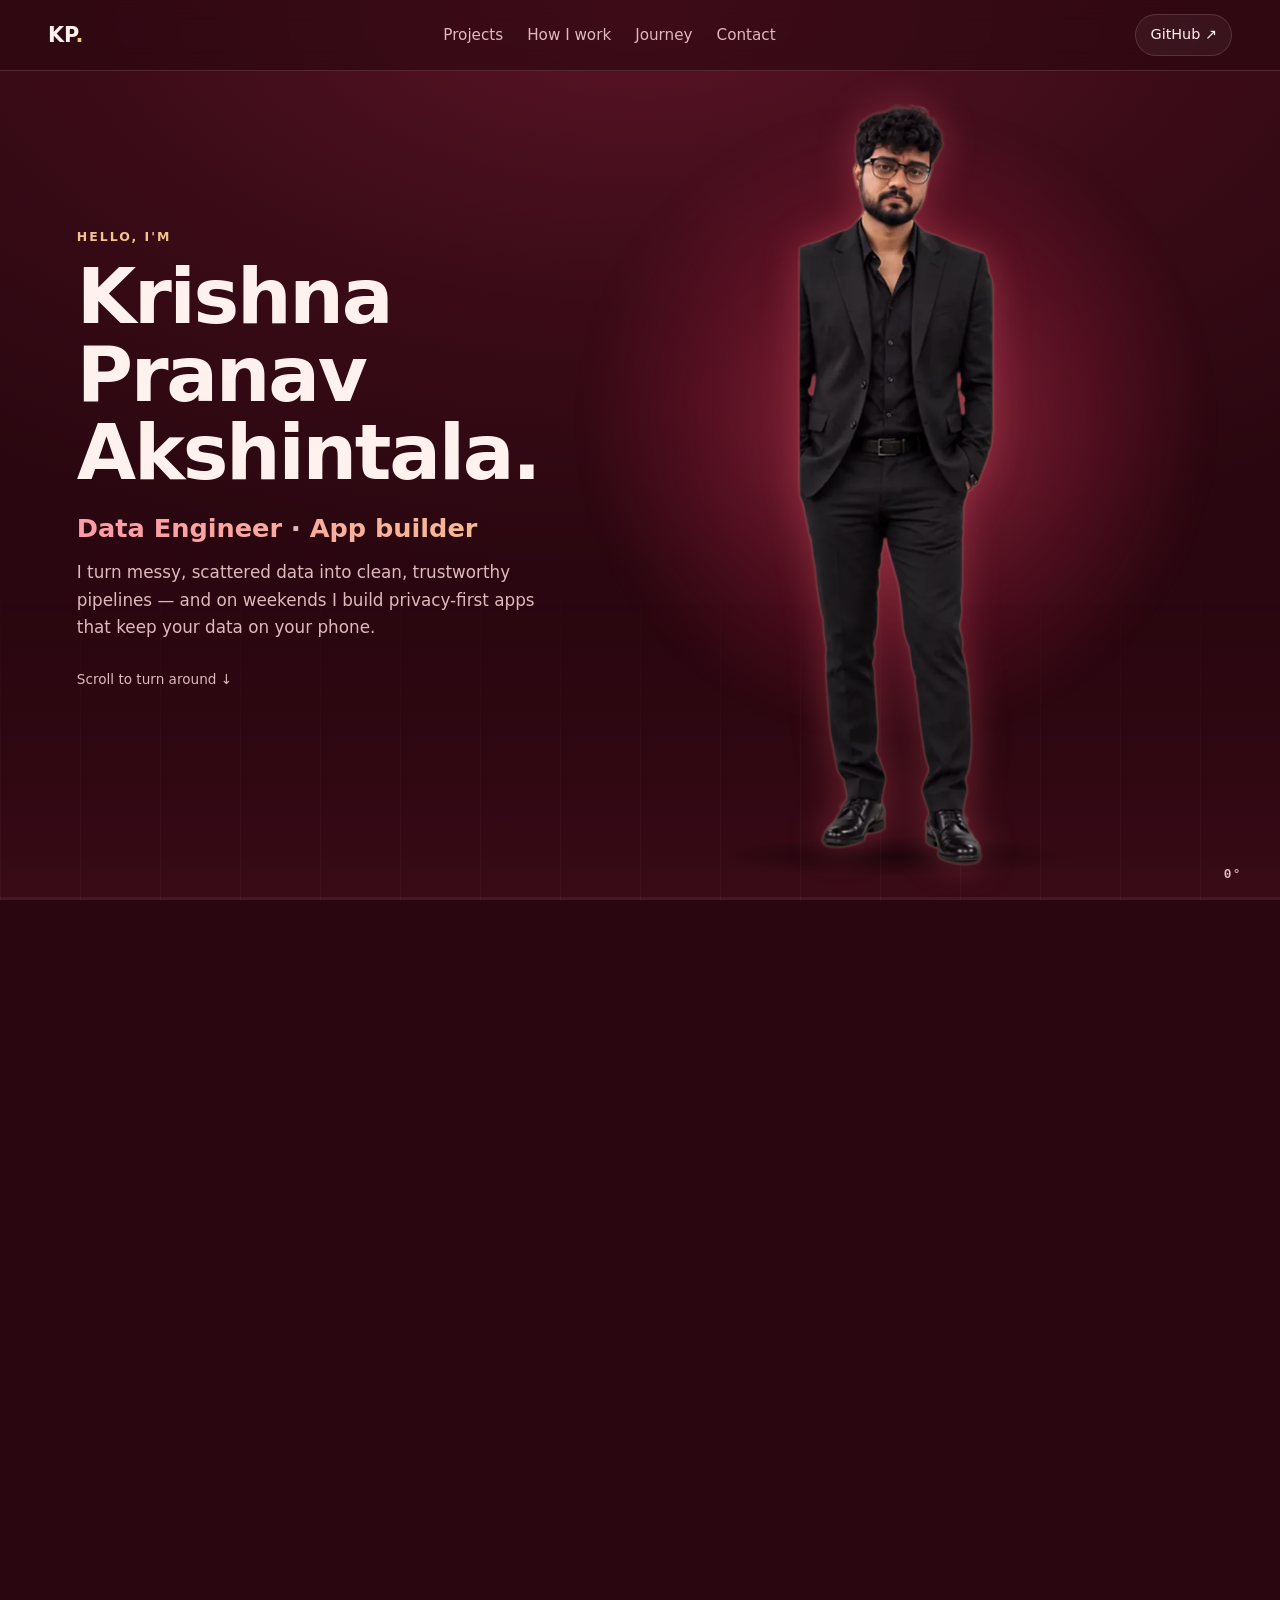
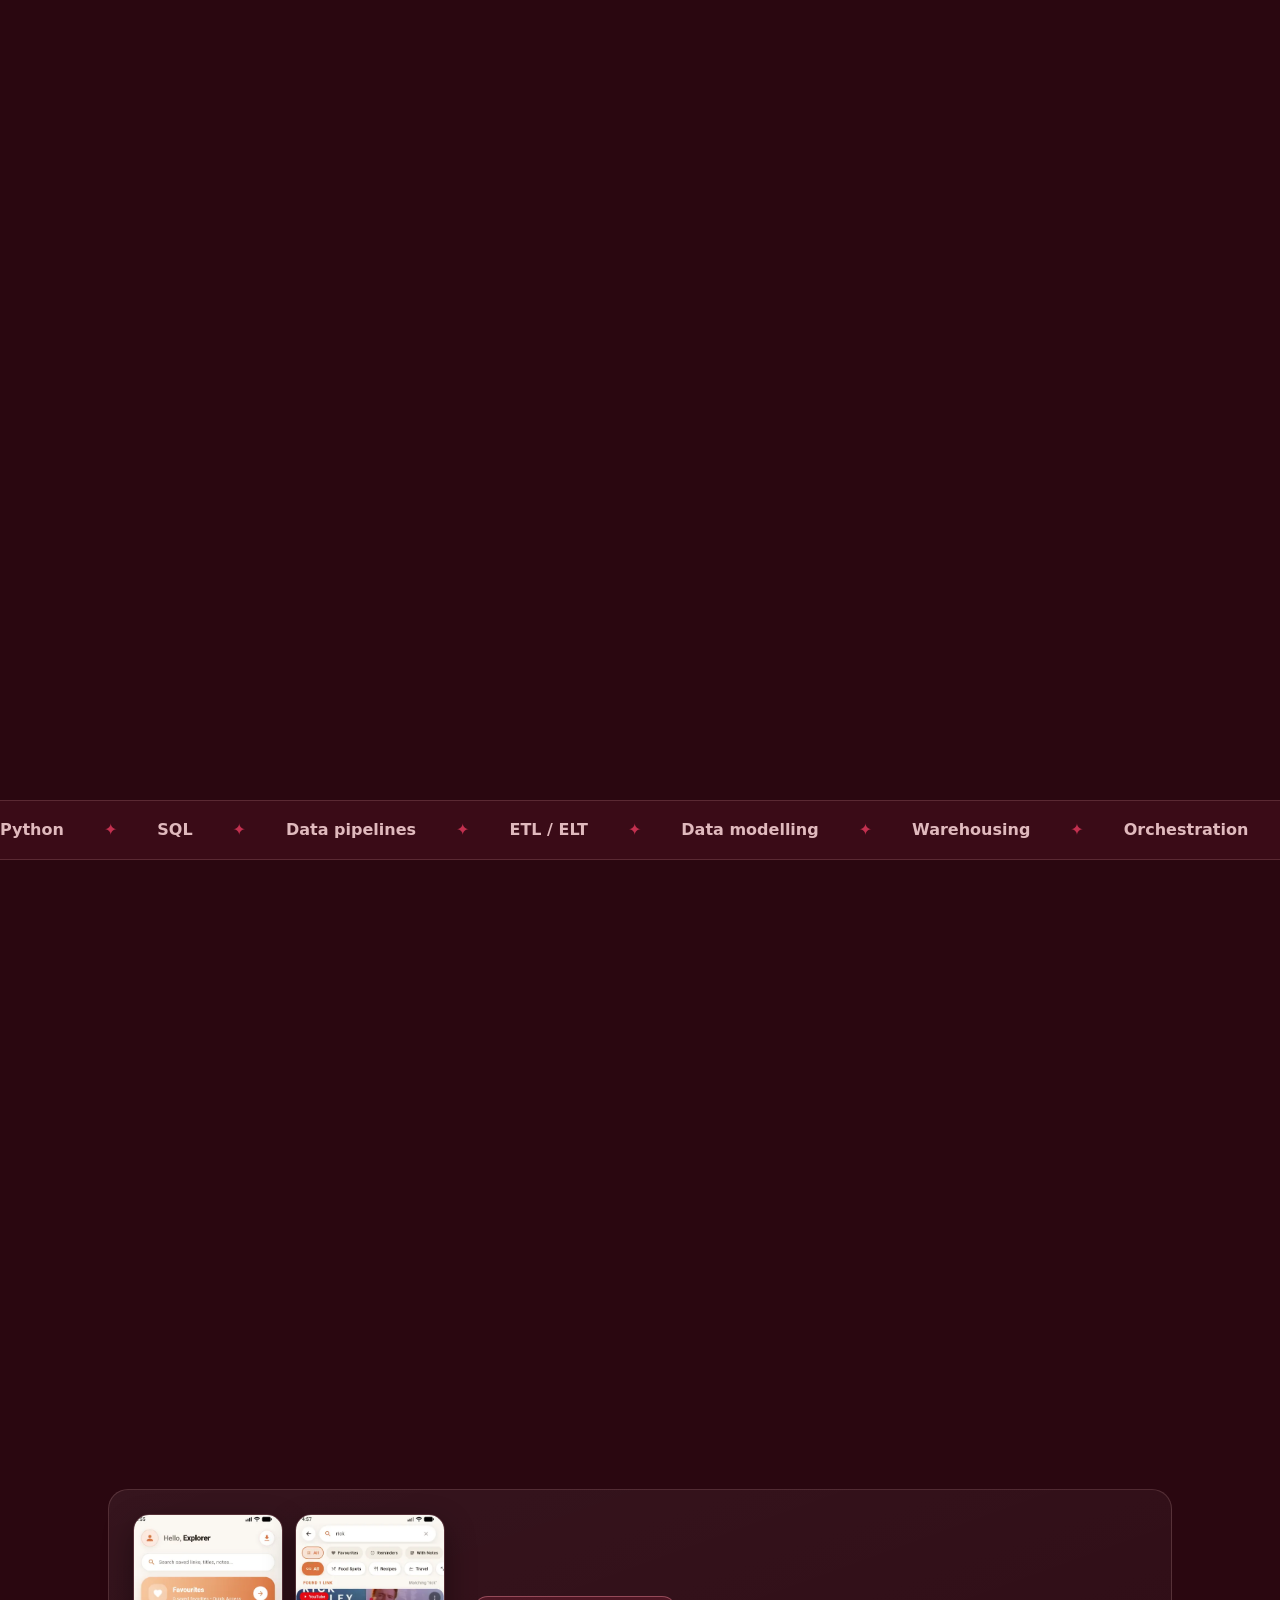
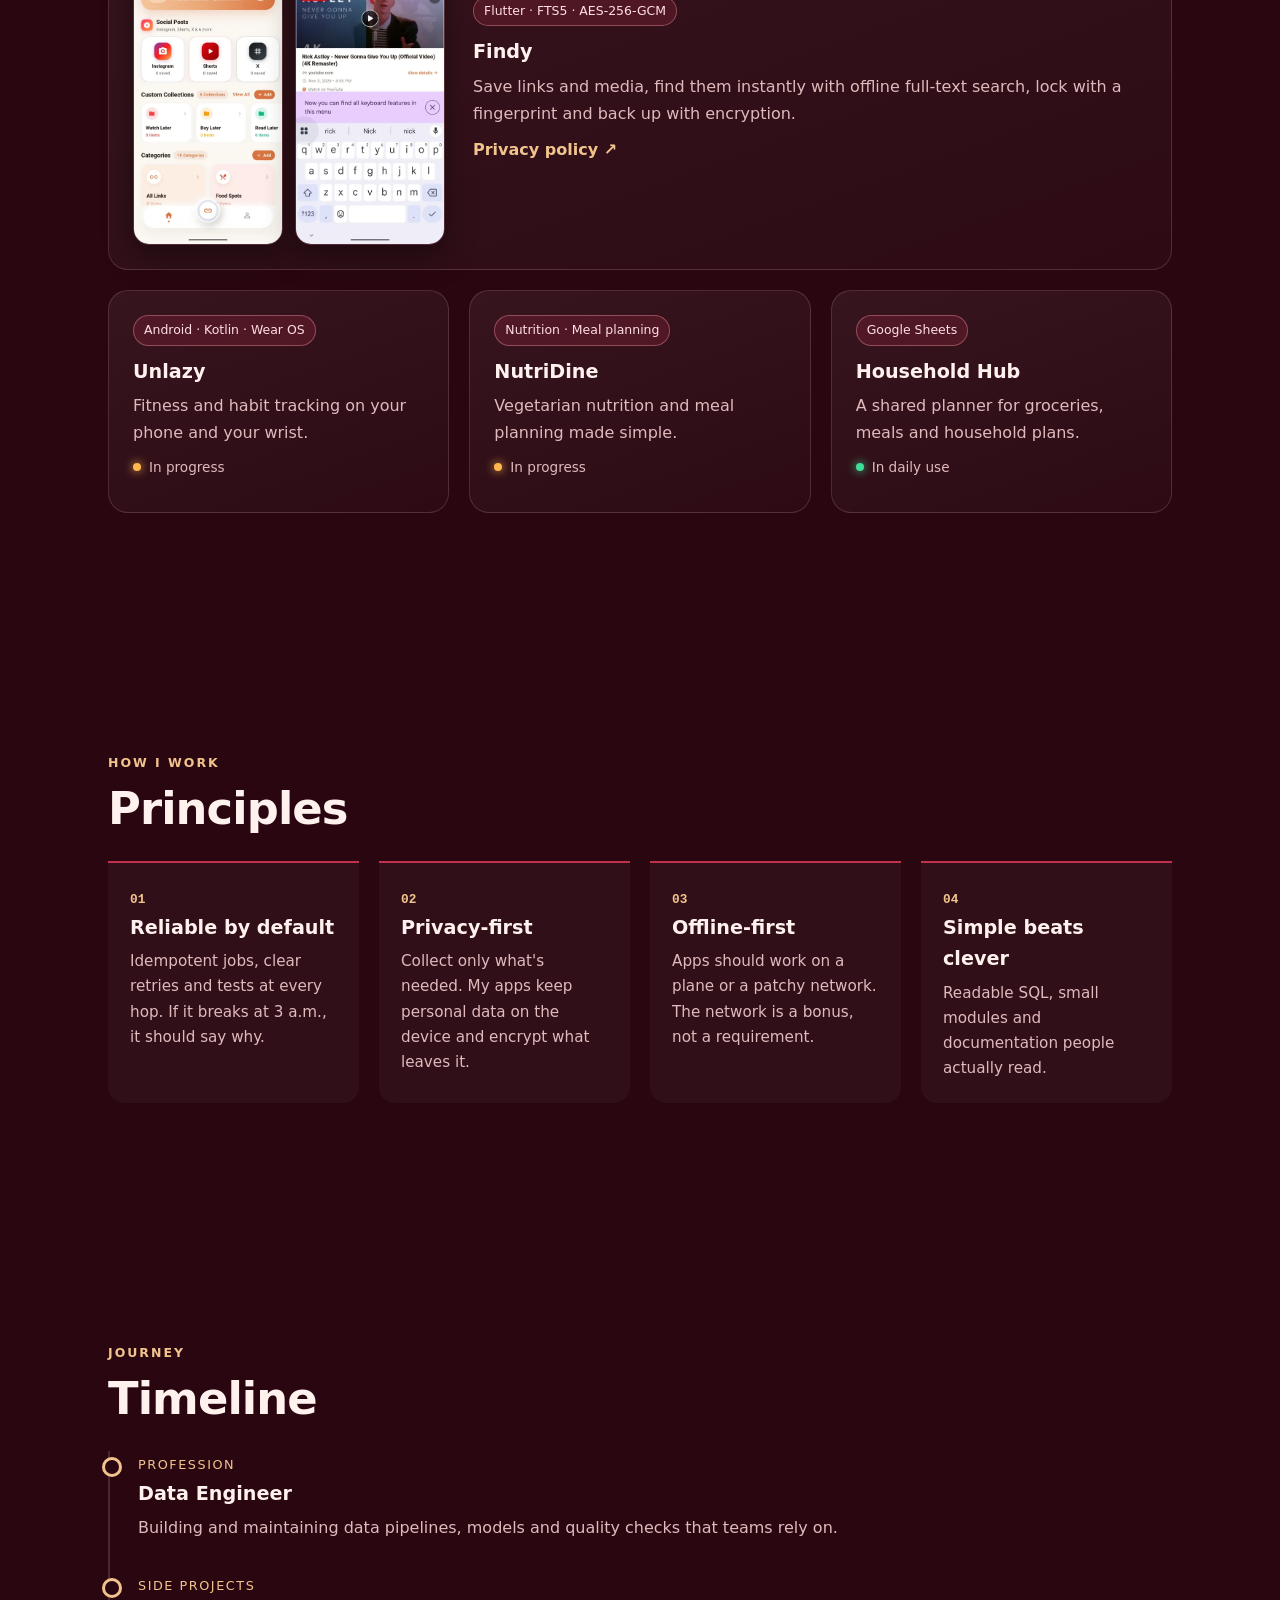
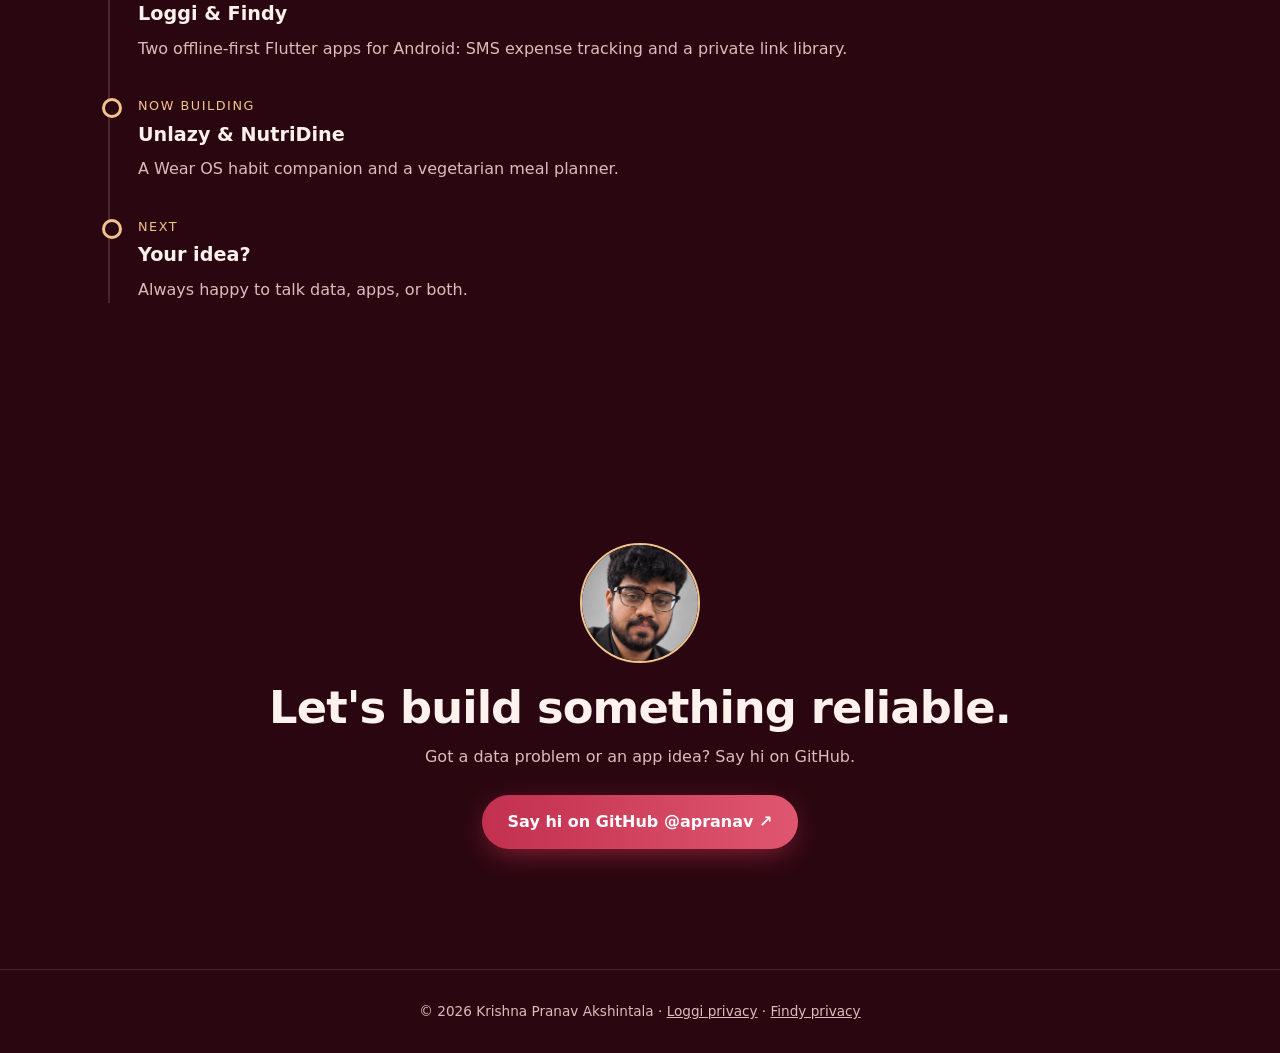
==== index.html @ 2c896a31 "v3: burgundy theme, clean birefnet cut-outs with wider crop (hands/shoes visible), mobile stage fit" ====
<!doctype html>
<html lang="en">
<head>
<meta charset="utf-8"><meta name="viewport" content="width=device-width,initial-scale=1">
<title>Krishna Pranav Akshintala — Data Engineer &amp; App Builder</title>
<meta name="description" content="Krishna Pranav Akshintala is a data engineer who builds reliable data pipelines by day and privacy-first, offline apps like Loggi, Findy, Unlazy and NutriDine on the side.">
<meta name="theme-color" content="#2a0710">
<meta property="og:type" content="website"><meta property="og:title" content="Krishna Pranav Akshintala — Data Engineer &amp; App Builder">
<meta property="og:description" content="Reliable data pipelines by day. Privacy-first, offline apps by night.">
<meta property="og:image" content="https://apranav.github.io/portfolio/assets/og.jpg"><meta property="og:image:width" content="1200"><meta property="og:image:height" content="630">
<meta property="og:url" content="https://apranav.github.io/portfolio/"><meta name="twitter:card" content="summary_large_image"><meta name="twitter:image" content="https://apranav.github.io/portfolio/assets/og.jpg">
<link rel="icon" href="favicon.ico" sizes="32x32"><link rel="icon" type="image/png" href="assets/favicon.png"><link rel="apple-touch-icon" href="assets/favicon.png">
<link rel="preload" as="image" href="sequence/frame_000.webp">
<link rel="stylesheet" href="styles.css">
</head>
<body>
<a class="skip" href="#main">Skip to content</a>
<header class="nav">
  <a class="logo" href="#top" aria-label="Back to top">KP<span>.</span></a>
  <nav aria-label="Primary"><ul>
    <li><a href="#work">Projects</a></li><li><a href="#principles">How I work</a></li><li><a href="#timeline">Journey</a></li><li><a href="#contact">Contact</a></li></ul></nav>
  <a class="navcta" href="https://github.com/apranav" target="_blank" rel="noopener">GitHub ↗</a>
</header>
<main id="main">
<section id="top" class="scrolly" aria-label="Story: who I am and what I build">
  <div class="sticky">
    <div class="stage" aria-hidden="true"><div class="spot"></div><div class="floor"></div><div class="grid-bg"></div></div>
    <canvas id="seq" role="img" aria-label="Krishna Pranav Akshintala turning a full 360 degrees, in a black suit and glasses"></canvas>
    <div class="loader" id="loader" aria-hidden="true"><span></span></div>

    <article class="ov" data-from="0" data-to=".12">
      <p class="eyebrow">Hello, I'm</p>
      <h1>Krishna Pranav<br>Akshintala.</h1>
      <p class="role">Data Engineer <span>·</span> App builder</p>
      <p class="lead">I turn messy, scattered data into clean, trustworthy pipelines — and on weekends I build privacy-first apps that keep your data on your phone.</p>
      <span class="hint" aria-hidden="true">Scroll to turn around ↓</span>
    </article>

    <article class="ov" data-from=".14" data-to=".30">
      <p class="eyebrow">01 — The day job</p>
      <h2>Data engineering</h2>
      <p class="lead">I design and run the plumbing that gets data from where it's born to where decisions are made.</p>
      <ul class="caps">
        <li><b>Ingestion</b> batch and incremental loads from APIs, databases and files</li>
        <li><b>ETL / ELT</b> transformations in Python and SQL that are readable and testable</li>
        <li><b>Modelling &amp; warehousing</b> clear, well-documented models analysts can trust</li>
        <li><b>Orchestration</b> scheduled, dependency-aware jobs with retries and alerts</li>
        <li><b>Data quality</b> checks, freshness and reconciliation so numbers stay right</li>
        <li><b>Performance &amp; cost</b> partitioning, incremental processing and right-sized compute</li>
      </ul>
    </article>

    <article class="ov ov-wide" data-from=".32" data-to=".46">
      <p class="eyebrow">02 — How data flows</p>
      <h2>From raw to reliable.</h2>
      <svg class="pipe" viewBox="0 0 560 300" role="img" aria-label="Pipeline diagram: sources flow into ingestion, transformation, the warehouse and finally dashboards">
        <defs><linearGradient id="g" x1="0" x2="1"><stop offset="0" stop-color="#e0566f"/><stop offset="1" stop-color="#f2c48d"/></linearGradient></defs>
        <path class="flow" d="M70 150 H490" />
        <path class="flow" d="M70 60 C120 60 110 150 160 150" /><path class="flow" d="M70 240 C120 240 110 150 160 150"/>
        <g class="node" data-k="0"><rect x="20" y="40" width="100" height="40" rx="10"/><text x="70" y="65">APIs</text></g>
        <g class="node" data-k="0"><rect x="20" y="130" width="100" height="40" rx="10"/><text x="70" y="155">Databases</text></g>
        <g class="node" data-k="0"><rect x="20" y="220" width="100" height="40" rx="10"/><text x="70" y="245">Files &amp; events</text></g>
        <g class="node" data-k="1"><rect x="150" y="125" width="90" height="50" rx="12"/><text x="195" y="155">Ingest</text></g>
        <g class="node" data-k="2"><rect x="265" y="125" width="100" height="50" rx="12"/><text x="315" y="155">Transform</text></g>
        <g class="node" data-k="3"><rect x="390" y="125" width="100" height="50" rx="12"/><text x="440" y="155">Warehouse</text></g>
        <g class="node" data-k="4"><rect x="400" y="215" width="140" height="44" rx="12"/><text x="470" y="242">Dashboards &amp; ML</text></g>
        <path class="flow" d="M440 175 V215"/>
        <g class="node qa" data-k="3"><rect x="265" y="50" width="100" height="36" rx="18"/><text x="315" y="73">✓ quality checks</text></g>
        <path class="flow thin" d="M315 86 V125"/>
      </svg>
      <p class="small">Every stage is observable, re-runnable and tested — so a bad upstream file becomes an alert, not a wrong number in a meeting.</p>
    </article>

    <article class="ov" data-from=".48" data-to=".58">
      <p class="eyebrow">03 — Beyond the day job</p>
      <h2>Loggi</h2>
      <p class="lead">A privacy-first, offline expense tracker. It reads bank and UPI SMS on the device and turns them into categorised spending insights — no account, no cloud.</p>
      <ul class="tags"><li>Flutter</li><li>Dart</li><li>Riverpod</li><li>SQLite / Drift</li><li>On-device parsing</li></ul>
      <p class="status"><i class="dot live"></i>Android app · actively developed</p>
    </article>

    <article class="ov" data-from=".60" data-to=".70">
      <p class="eyebrow">04 — Beyond the day job</p>
      <h2>Findy</h2>
      <p class="lead"><em>Save it. Find it.</em> Share any link or video into Findy and it's organised into categories, searchable offline, and backed up with encryption.</p>
      <ul class="tags"><li>Flutter</li><li>Dart</li><li>Riverpod</li><li>SQLite / Drift · FTS5</li><li>AES-256-GCM</li><li>Fingerprint lock</li></ul>
      <p class="status"><i class="dot live"></i>Android app · actively developed</p>
    </article>

    <article class="ov" data-from=".72" data-to=".80">
      <p class="eyebrow">05 — Beyond the day job</p>
      <h2>Unlazy</h2>
      <p class="lead">A fitness and habit companion for Android with a Wear OS app on the wrist — small nudges that make showing up a little easier.</p>
      <ul class="tags"><li>Android</li><li>Kotlin</li><li>Wear OS</li></ul>
      <p class="status"><i class="dot wip"></i>In progress</p>
    </article>

    <article class="ov" data-from=".82" data-to=".89">
      <p class="eyebrow">06 — Beyond the day job</p>
      <h2>NutriDine</h2>
      <p class="lead">Vegetarian nutrition and meal planning — balanced plans and a clear picture of what's on your plate.</p>
      <ul class="tags"><li>Mobile app</li><li>Nutrition</li><li>Meal planning</li></ul>
      <p class="status"><i class="dot wip"></i>In progress</p>
    </article>

    <article class="ov" data-from=".91" data-to="1.01">
      <p class="eyebrow">07 — Beyond the day job</p>
      <h2>Household Hub</h2>
      <p class="lead">A shared Google Sheets planner for groceries, meals and plans — proof that the right spreadsheet beats a new app.</p>
      <ul class="tags"><li>Google Sheets</li><li>Data modelling</li><li>Shared planning</li></ul>
      <div class="counters">
        <div><b data-count="4">0</b><span>personal apps</span></div>
        <div><b data-count="5">0</b><span>side projects</span></div>
        <div><b data-count="2">0</b><span>platforms: phone + watch</span></div>
      </div>
    </article>

    <div class="progress" aria-hidden="true"><span id="bar"></span></div>
    <div class="angle" aria-hidden="true"><span id="deg">0</span>°</div>
  </div>
</section>

<div class="ticker" aria-label="Skills"><div class="track">
  <span>Python</span><span>SQL</span><span>Data pipelines</span><span>ETL / ELT</span><span>Data modelling</span><span>Warehousing</span><span>Orchestration</span><span>Data quality</span><span>Flutter</span><span>Dart</span><span>Riverpod</span><span>SQLite / Drift</span><span>Kotlin</span><span>Wear OS</span><span>AES-256 encryption</span><span>Figma</span><span>Git</span>
  <span aria-hidden="true">Python</span><span aria-hidden="true">SQL</span><span aria-hidden="true">Data pipelines</span><span aria-hidden="true">ETL / ELT</span><span aria-hidden="true">Data modelling</span><span aria-hidden="true">Warehousing</span><span aria-hidden="true">Orchestration</span><span aria-hidden="true">Data quality</span><span aria-hidden="true">Flutter</span><span aria-hidden="true">Dart</span><span aria-hidden="true">Riverpod</span><span aria-hidden="true">SQLite / Drift</span><span aria-hidden="true">Kotlin</span><span aria-hidden="true">Wear OS</span><span aria-hidden="true">AES-256 encryption</span><span aria-hidden="true">Figma</span><span aria-hidden="true">Git</span>
</div></div>

<section id="work" class="sec">
  <p class="eyebrow reveal">Selected work</p><h2 class="reveal">Projects</h2>
  <div class="grid">
    <article class="card reveal feat">
      <div class="shots"><img src="assets/shots/loggi-home.webp" width="405" height="900" loading="lazy" alt="Loggi home screen with monthly spending summary"><img src="assets/shots/loggi-categories.webp" width="405" height="900" loading="lazy" alt="Loggi spending breakdown by category"></div>
      <div><span class="tag">Flutter · Riverpod · Drift</span><h3>Loggi</h3><p>Offline expense tracking from bank and UPI SMS. Parsing, categorising and insights all happen on the phone.</p><a href="https://github.com/apranav/Loggi" target="_blank" rel="noopener">Privacy policy ↗</a></div>
    </article>
    <article class="card reveal feat">
      <div class="shots"><img src="assets/shots/findy-home.webp" width="405" height="900" loading="lazy" alt="Findy home screen with saved links"><img src="assets/shots/findy-search.webp" width="405" height="900" loading="lazy" alt="Findy offline search results"></div>
      <div><span class="tag">Flutter · FTS5 · AES-256-GCM</span><h3>Findy</h3><p>Save links and media, find them instantly with offline full-text search, lock with a fingerprint and back up with encryption.</p><a href="https://github.com/apranav/Findy" target="_blank" rel="noopener">Privacy policy ↗</a></div>
    </article>
    <article class="card reveal"><span class="tag">Android · Kotlin · Wear OS</span><h3>Unlazy</h3><p>Fitness and habit tracking on your phone and your wrist.</p><p class="status"><i class="dot wip"></i>In progress</p></article>
    <article class="card reveal"><span class="tag">Nutrition · Meal planning</span><h3>NutriDine</h3><p>Vegetarian nutrition and meal planning made simple.</p><p class="status"><i class="dot wip"></i>In progress</p></article>
    <article class="card reveal"><span class="tag">Google Sheets</span><h3>Household Hub</h3><p>A shared planner for groceries, meals and household plans.</p><p class="status"><i class="dot live"></i>In daily use</p></article>
  </div>
</section>

<section id="principles" class="sec">
  <p class="eyebrow reveal">How I work</p><h2 class="reveal">Principles</h2>
  <div class="prin">
    <div class="reveal"><span>01</span><h3>Reliable by default</h3><p>Idempotent jobs, clear retries and tests at every hop. If it breaks at 3 a.m., it should say why.</p></div>
    <div class="reveal"><span>02</span><h3>Privacy-first</h3><p>Collect only what's needed. My apps keep personal data on the device and encrypt what leaves it.</p></div>
    <div class="reveal"><span>03</span><h3>Offline-first</h3><p>Apps should work on a plane or a patchy network. The network is a bonus, not a requirement.</p></div>
    <div class="reveal"><span>04</span><h3>Simple beats clever</h3><p>Readable SQL, small modules and documentation people actually read.</p></div>
  </div>
</section>

<section id="timeline" class="sec">
  <p class="eyebrow reveal">Journey</p><h2 class="reveal">Timeline</h2>
  <ol class="timeline">
    <li class="reveal"><span class="when">Profession</span><h3>Data Engineer</h3><p>Building and maintaining data pipelines, models and quality checks that teams rely on.</p></li>
    <li class="reveal"><span class="when">Side projects</span><h3>Loggi &amp; Findy</h3><p>Two offline-first Flutter apps for Android: SMS expense tracking and a private link library.</p></li>
    <li class="reveal"><span class="when">Now building</span><h3>Unlazy &amp; NutriDine</h3><p>A Wear OS habit companion and a vegetarian meal planner.</p></li>
    <li class="reveal"><span class="when">Next</span><h3>Your idea?</h3><p>Always happy to talk data, apps, or both.</p></li>
  </ol>
</section>

<section id="contact" class="sec contact reveal">
  <img class="head" src="assets/krishna.webp" width="120" height="120" loading="lazy" alt="Headshot of Krishna Pranav Akshintala">
  <h2>Let's build something reliable.</h2>
  <p>Got a data problem or an app idea? Say hi on GitHub.</p>
  <a class="btn" href="https://github.com/apranav" target="_blank" rel="noopener">Say hi on GitHub @apranav ↗</a>
</section>
</main>
<footer><p>© <span id="yr"></span> Krishna Pranav Akshintala · <a href="https://github.com/apranav/Loggi" target="_blank" rel="noopener">Loggi privacy</a> · <a href="https://github.com/apranav/Findy" target="_blank" rel="noopener">Findy privacy</a></p></footer>
<script src="main.js" defer></script>
</body></html>
---- styles.css ----
:root{--bg:#2a0710;--bg2:#3a0b17;--fg:#fff1ee;--mute:#e0b9bd;--blue:#c2304f;--cyan:#f2c48d;--line:rgba(255,200,200,.16);--glass:rgba(48,8,20,.62)}
*{box-sizing:border-box;margin:0;padding:0}
html{scroll-behavior:smooth}
body{background:linear-gradient(180deg,#2a0710,#4a0e1c 50%,#2a0710) fixed;font:16px/1.65 Inter,system-ui,-apple-system,"Segoe UI",Roboto,sans-serif;background:var(--bg);color:var(--fg);overflow-x:hidden}
a{color:inherit}img{max-width:100%;display:block}
.skip{position:absolute;left:-999px;top:8px;background:var(--cyan);color:#2a0710;padding:8px 12px;z-index:99}.skip:focus{left:8px}
.nav{position:fixed;inset:0 0 auto;z-index:50;display:flex;align-items:center;justify-content:space-between;gap:16px;padding:14px clamp(16px,4vw,48px);backdrop-filter:blur(12px);background:rgba(42,7,16,.6);border-bottom:1px solid var(--line)}
.logo{font-weight:800;font-size:1.3rem;text-decoration:none}.logo span{color:var(--cyan)}
.nav ul{display:flex;gap:24px;list-style:none}.nav ul a{text-decoration:none;color:var(--mute);font-size:.95rem}.nav ul a:hover{color:var(--fg)}
.navcta{text-decoration:none;font-size:.9rem;padding:8px 14px;border:1px solid var(--line);border-radius:999px;background:rgba(255,255,255,.05)}
@media(max-width:760px){.nav ul{display:none}}
/* scroll story */
.scrolly{height:800vh;position:relative}
.sticky{position:sticky;top:0;height:100vh;height:100svh;overflow:hidden}
.stage{position:absolute;inset:0;background:radial-gradient(120% 90% at 50% 0%,#5a1426 0%,#3a0b17 38%,var(--bg) 70%)}
.spot{position:absolute;width:min(70vh,640px);aspect-ratio:1;right:var(--fx,8vw);top:12%;transform:translateX(50%);border-radius:50%;background:radial-gradient(circle,rgba(196,58,88,.62),rgba(139,26,53,.35) 45%,transparent 70%);filter:blur(10px)}
.floor{position:absolute;right:var(--fx,8vw);bottom:var(--fy,5%);transform:translateX(50%);width:min(40vh,360px);height:40px;border-radius:50%;background:radial-gradient(closest-side,rgba(0,0,0,.65),transparent);}
.grid-bg{position:absolute;inset:auto 0 0;height:38%;background:linear-gradient(transparent,rgba(194,48,79,.10)),repeating-linear-gradient(90deg,rgba(255,255,255,.04) 0 1px,transparent 1px 80px);mask:linear-gradient(transparent,#000)}
#seq{position:absolute;inset:0;width:100%;height:100%;filter:drop-shadow(0 0 1px rgba(255,190,170,.55)) drop-shadow(0 0 18px rgba(230,90,110,.35))}
.loader{position:absolute;left:0;right:0;bottom:0;height:2px}.loader span{display:block;height:100%;width:0;background:var(--cyan);transition:width .2s}
.ov{position:absolute;left:clamp(20px,6vw,96px);top:50%;width:min(540px,46vw);opacity:0;visibility:hidden;transform:translateY(calc(-50% + 40px));transition:opacity .5s,transform .6s cubic-bezier(.2,.7,.2,1),visibility .5s;padding:28px;border-radius:22px;background:var(--glass);border:1px solid var(--line);backdrop-filter:blur(14px)}
.ov.on{opacity:1;visibility:visible;transform:translateY(calc(-50% + var(--py,0px)))}
.ov-wide{width:min(620px,52vw)}
.ov:first-of-type{background:none;border:0;backdrop-filter:none;padding:0}
.eyebrow{text-transform:uppercase;letter-spacing:.16em;font-size:.78rem;color:var(--cyan);margin-bottom:10px;font-weight:600}
h1{font-size:clamp(2.4rem,6vw,5rem);line-height:1.02;letter-spacing:-.03em;font-weight:800}
h2{font-size:clamp(1.8rem,3.6vw,2.8rem);line-height:1.1;letter-spacing:-.02em;margin-bottom:12px}
h3{font-size:1.2rem;margin-bottom:6px}
.role{font-size:clamp(1.2rem,2.2vw,1.6rem);font-weight:600;margin:14px 0 10px;background:linear-gradient(90deg,#ff9aa8,var(--cyan));-webkit-background-clip:text;background-clip:text;color:transparent}.role span{color:var(--mute)}
.lead{color:var(--mute);font-size:1.05rem;max-width:46ch}
.hint{display:inline-block;margin-top:26px;font-size:.85rem;color:var(--mute);animation:bob 2s infinite}
@keyframes bob{50%{transform:translateY(6px)}}
.caps{list-style:none;margin-top:16px;display:grid;gap:8px}
.caps li{font-size:.92rem;color:var(--mute);padding-left:16px;position:relative}.caps li::before{content:"";position:absolute;left:0;top:.6em;width:6px;height:6px;border-radius:50%;background:var(--cyan)}
.caps b{color:var(--fg);margin-right:6px}
.tags{list-style:none;display:flex;flex-wrap:wrap;gap:8px;margin:16px 0 12px}
.tags li,.tag{font-size:.78rem;padding:4px 10px;border-radius:999px;border:1px solid rgba(255,154,168,.4);background:rgba(194,48,79,.2);color:#ffdfe2}
.status{font-size:.85rem;color:var(--mute);display:flex;align-items:center;gap:8px}
.dot{width:8px;height:8px;border-radius:50%;display:inline-block}.dot.live{background:#3ddc97;box-shadow:0 0 10px #3ddc97}.dot.wip{background:#ffb84d;box-shadow:0 0 10px #ffb84d}
.small{font-size:.88rem;color:var(--mute);margin-top:10px}
.pipe{width:100%;height:auto;margin-top:6px}
.pipe .flow{fill:none;stroke:url(#g);stroke-width:3;stroke-dasharray:6 8;opacity:.25;transition:opacity .4s}
.pipe .flow.thin{stroke-width:2}
.pipe.go .flow{opacity:1;animation:dash 1.2s linear infinite}
@keyframes dash{to{stroke-dashoffset:-28}}
.pipe .node rect{fill:#3d0c19;stroke:rgba(255,170,180,.35)}
.pipe .node text{fill:#ffe6e8;font-size:13px;text-anchor:middle;font-family:inherit}
.pipe .node{opacity:.25;transition:opacity .4s}.pipe .node.lit{opacity:1}.pipe .node.lit rect{stroke:var(--cyan);filter:drop-shadow(0 0 6px rgba(242,196,141,.5))}
.pipe .qa rect{fill:rgba(61,220,151,.12);stroke:#3ddc97}
.counters{display:flex;gap:22px;margin-top:16px}.counters b{display:block;font-size:2.4rem;line-height:1;color:var(--fg)}.counters span{font-size:.78rem;color:var(--mute)}
.progress{position:absolute;left:0;right:0;bottom:0;height:3px;background:rgba(255,255,255,.06)}.progress span{display:block;height:100%;width:0;background:linear-gradient(90deg,var(--blue),var(--cyan))}
.angle{position:absolute;right:clamp(16px,3vw,40px);bottom:18px;font:600 .8rem ui-monospace,monospace;color:var(--mute);letter-spacing:.1em}
@media(max-width:820px){
 .scrolly{height:700vh}
 .ov,.ov-wide{left:12px;right:12px;width:auto;top:auto;bottom:16px;transform:translateY(40px);padding:18px}
 .ov.on{transform:translateY(0)}
 .ov:first-of-type{background:var(--glass);border:1px solid var(--line);backdrop-filter:blur(14px);padding:18px}
 h1{font-size:2.1rem}h2{font-size:1.5rem}.lead{font-size:.92rem}.role{margin:8px 0 6px;font-size:1.1rem}
 .caps{gap:4px}.caps li{font-size:.8rem}.hint{margin-top:10px}
 .tags{margin:10px 0 8px}.counters b{font-size:1.8rem}.small{display:none}
 .spot{right:50%;top:6%;width:80vw}.floor{right:50%}
 .angle{top:70px;bottom:auto}
}
/* ticker */
.ticker{overflow:hidden;border-block:1px solid var(--line);background:var(--bg2);padding:16px 0}
.track{display:flex;gap:40px;width:max-content;animation:mq 40s linear infinite}
.track span{font-weight:600;color:var(--mute);white-space:nowrap}.track span::after{content:"✦";margin-left:40px;color:var(--blue)}
@keyframes mq{to{transform:translateX(-50%)}}
/* sections */
.sec{max-width:1160px;margin:0 auto;padding:clamp(72px,10vw,120px) clamp(20px,4vw,48px)}
.grid{display:grid;grid-template-columns:repeat(3,1fr);gap:20px;margin-top:28px}
.card{padding:24px;border-radius:20px;background:linear-gradient(160deg,rgba(255,255,255,.06),rgba(255,255,255,.02));border:1px solid var(--line);transition:transform .3s,box-shadow .3s,border-color .3s}
.card:hover{transform:translateY(-4px);border-color:rgba(242,196,141,.5);box-shadow:0 10px 50px -10px rgba(194,48,79,.6)}
.card p{color:var(--mute);margin:6px 0 10px}.card .tag{display:inline-block;margin-bottom:10px}
.card a{color:var(--cyan);text-decoration:none;font-weight:600}
.card.feat{grid-column:span 3;display:grid;grid-template-columns:auto 1fr;gap:28px;align-items:center}
.shots{display:flex;gap:12px}.shots img{width:150px;height:auto;border-radius:16px;border:1px solid var(--line);box-shadow:0 12px 30px rgba(0,0,0,.4)}
.prin{display:grid;grid-template-columns:repeat(4,1fr);gap:20px;margin-top:28px}
.prin div{padding:22px;border-top:2px solid var(--blue);background:rgba(255,255,255,.03);border-radius:0 0 16px 16px}
.prin span{font:600 .8rem ui-monospace,monospace;color:var(--cyan)}.prin p{color:var(--mute);font-size:.95rem}
.timeline{list-style:none;margin-top:28px;border-left:2px solid var(--line);padding-left:28px;display:grid;gap:30px}
.timeline li{position:relative}.timeline li::before{content:"";position:absolute;left:-36px;top:6px;width:14px;height:14px;border-radius:50%;background:var(--bg);border:3px solid var(--cyan)}
.when{font-size:.8rem;text-transform:uppercase;letter-spacing:.12em;color:var(--cyan)}.timeline p{color:var(--mute)}
.contact{text-align:center}.contact p{color:var(--mute);margin-bottom:24px}
.head{width:120px;height:120px;border-radius:50%;object-fit:cover;object-position:50% 8%;margin:0 auto 20px;border:2px solid var(--cyan)}
.btn{display:inline-block;padding:14px 26px;border-radius:999px;background:linear-gradient(90deg,var(--blue),#e0566f);color:#fff;text-decoration:none;font-weight:600;box-shadow:0 8px 30px -8px rgba(194,48,79,.8)}
footer{text-align:center;padding:30px;color:var(--mute);font-size:.85rem;border-top:1px solid var(--line)}
.reveal{opacity:0;transform:translateY(24px);transition:opacity .7s,transform .7s}.reveal.in{opacity:1;transform:none}
@media(max-width:900px){.grid{grid-template-columns:1fr}.card.feat{grid-column:auto;grid-template-columns:1fr}.prin{grid-template-columns:1fr 1fr}.shots img{width:46%}}
@media(max-width:520px){.prin{grid-template-columns:1fr}}
@media (prefers-reduced-motion:reduce){html{scroll-behavior:auto}*,*::before{animation:none!important;transition:none!important}.reveal{opacity:1;transform:none}}
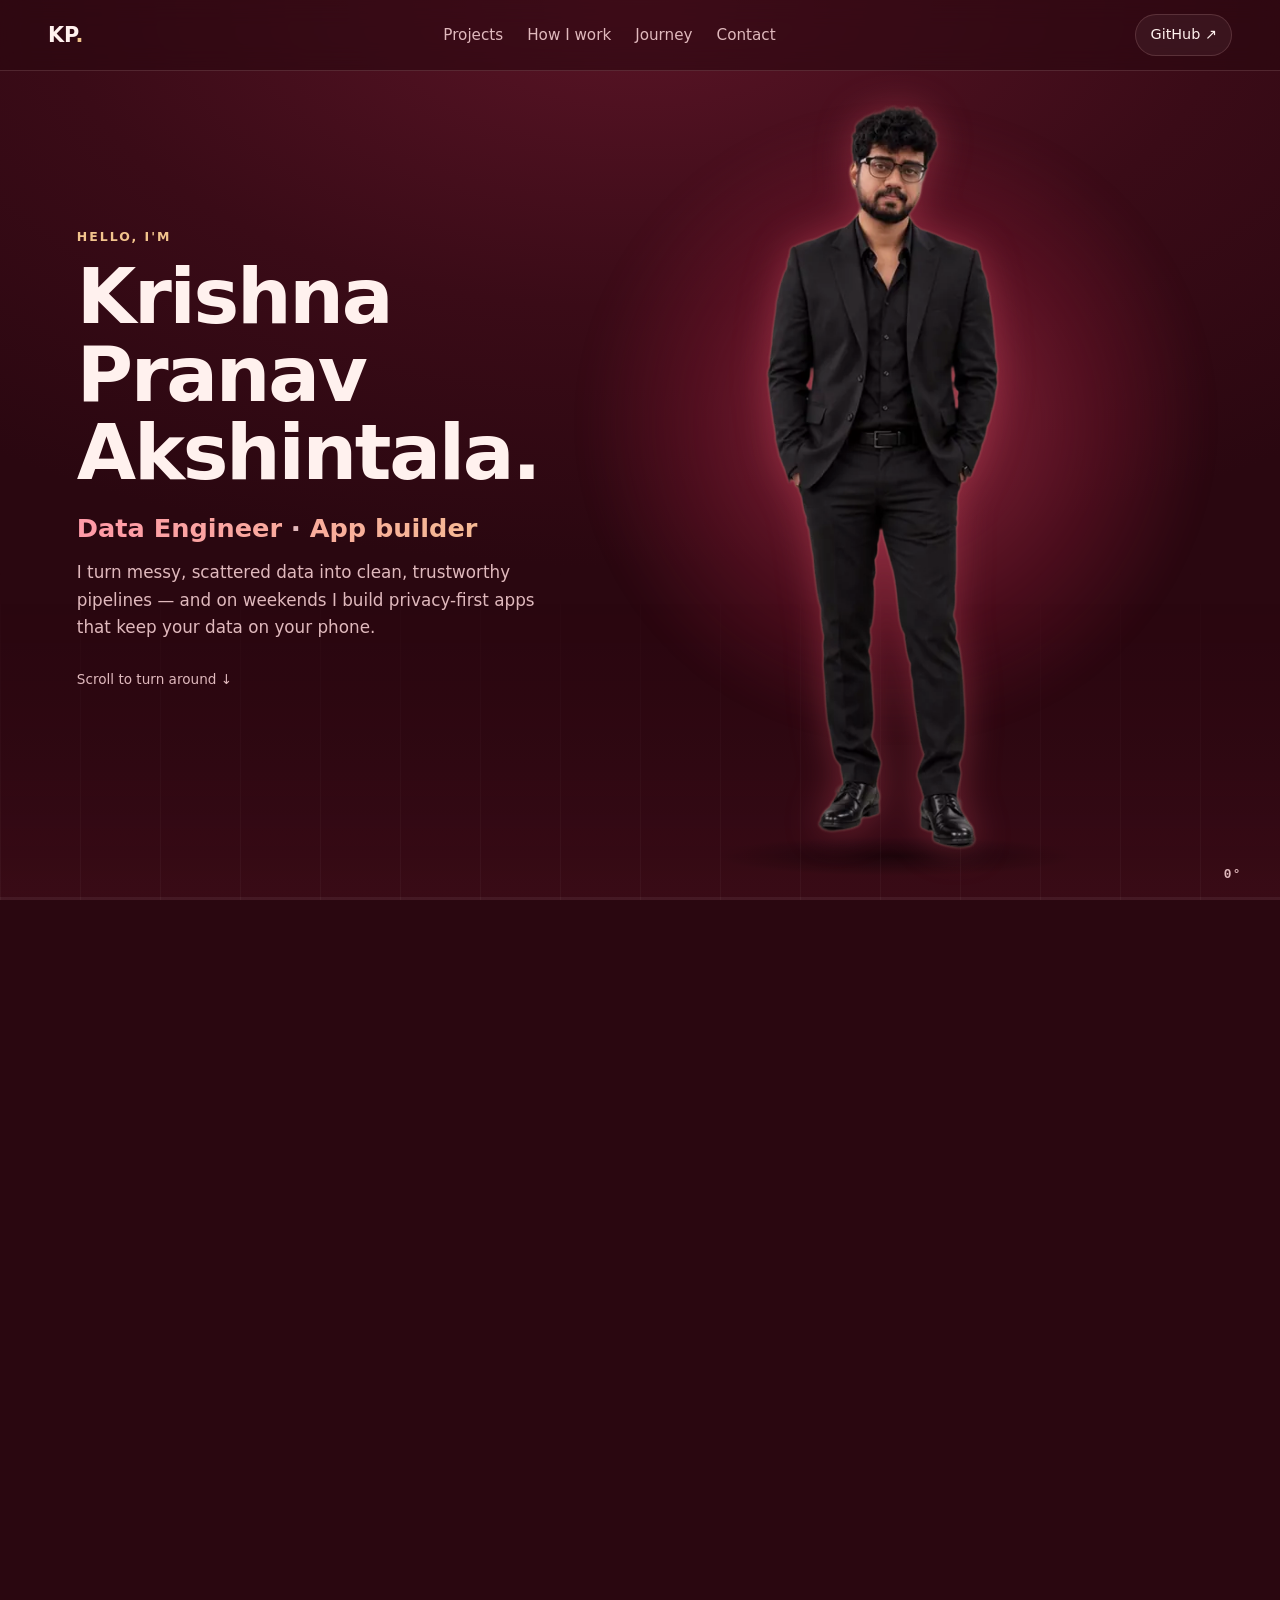
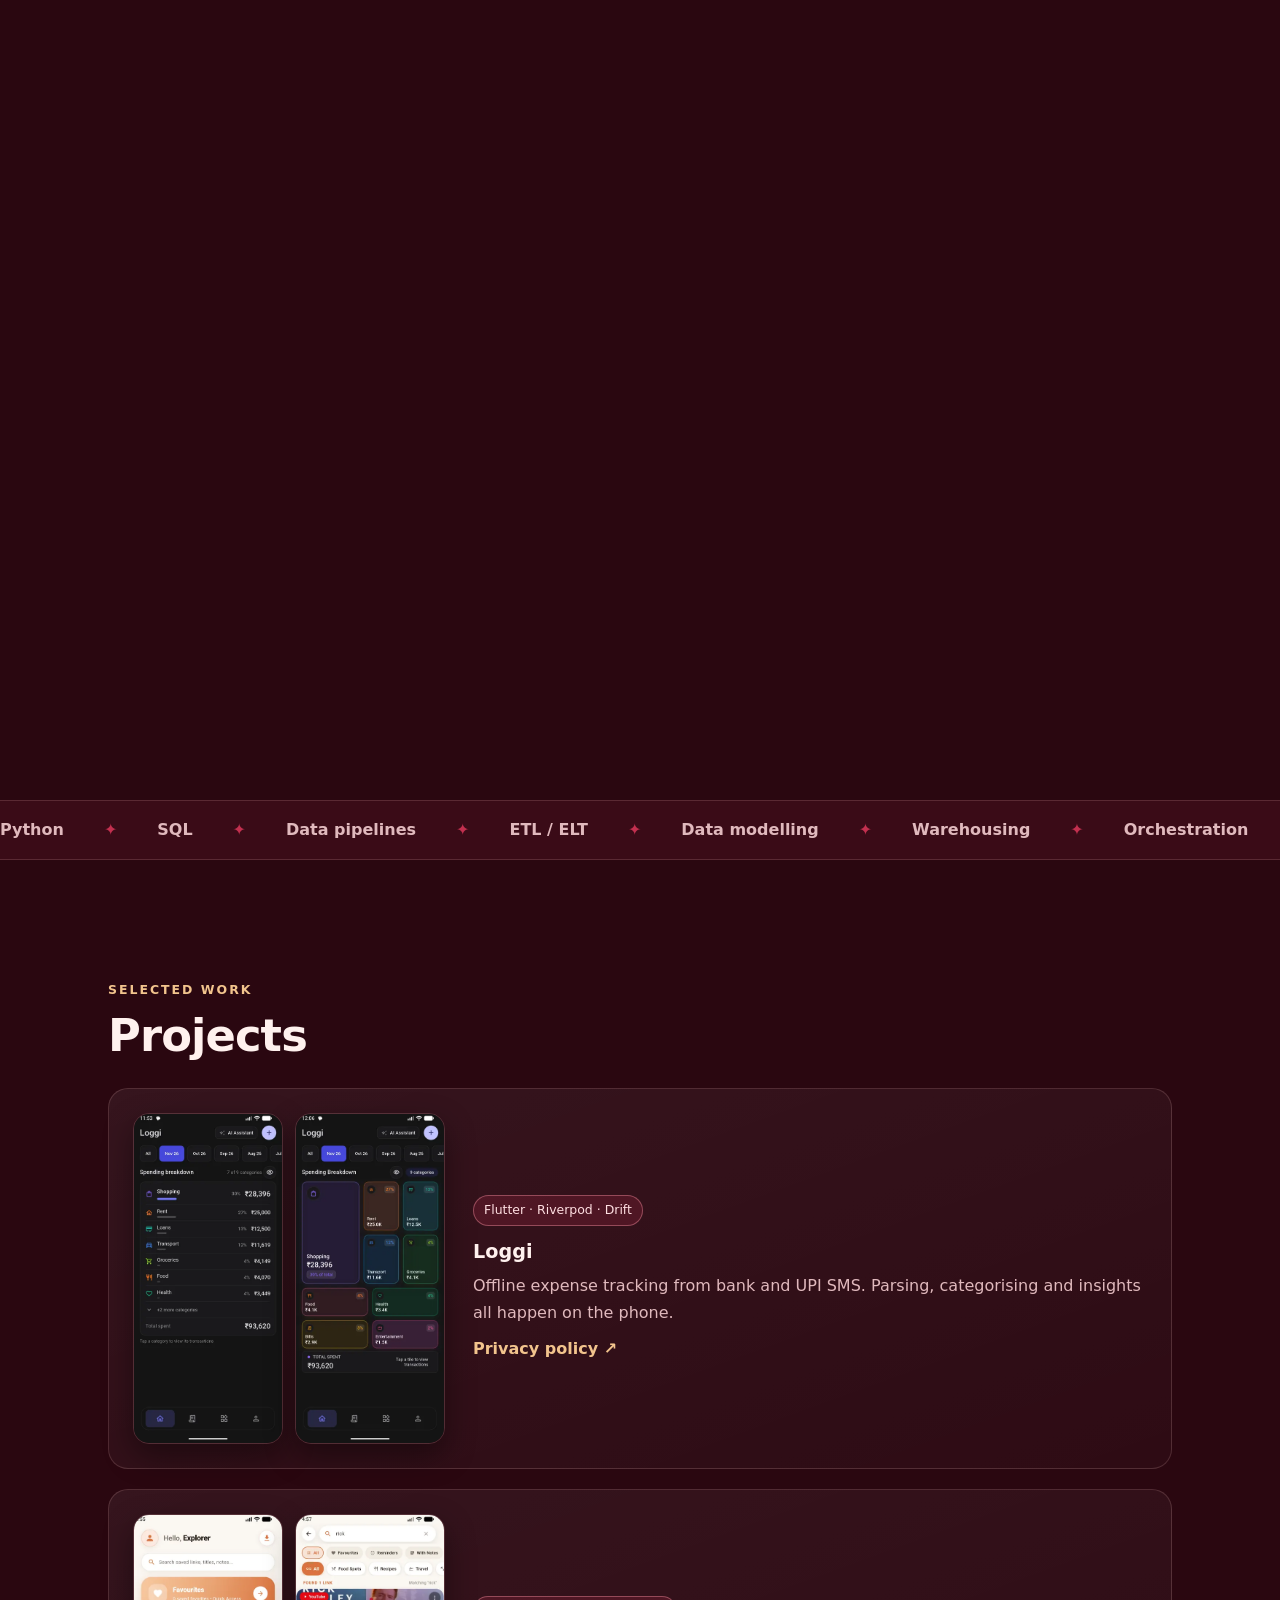
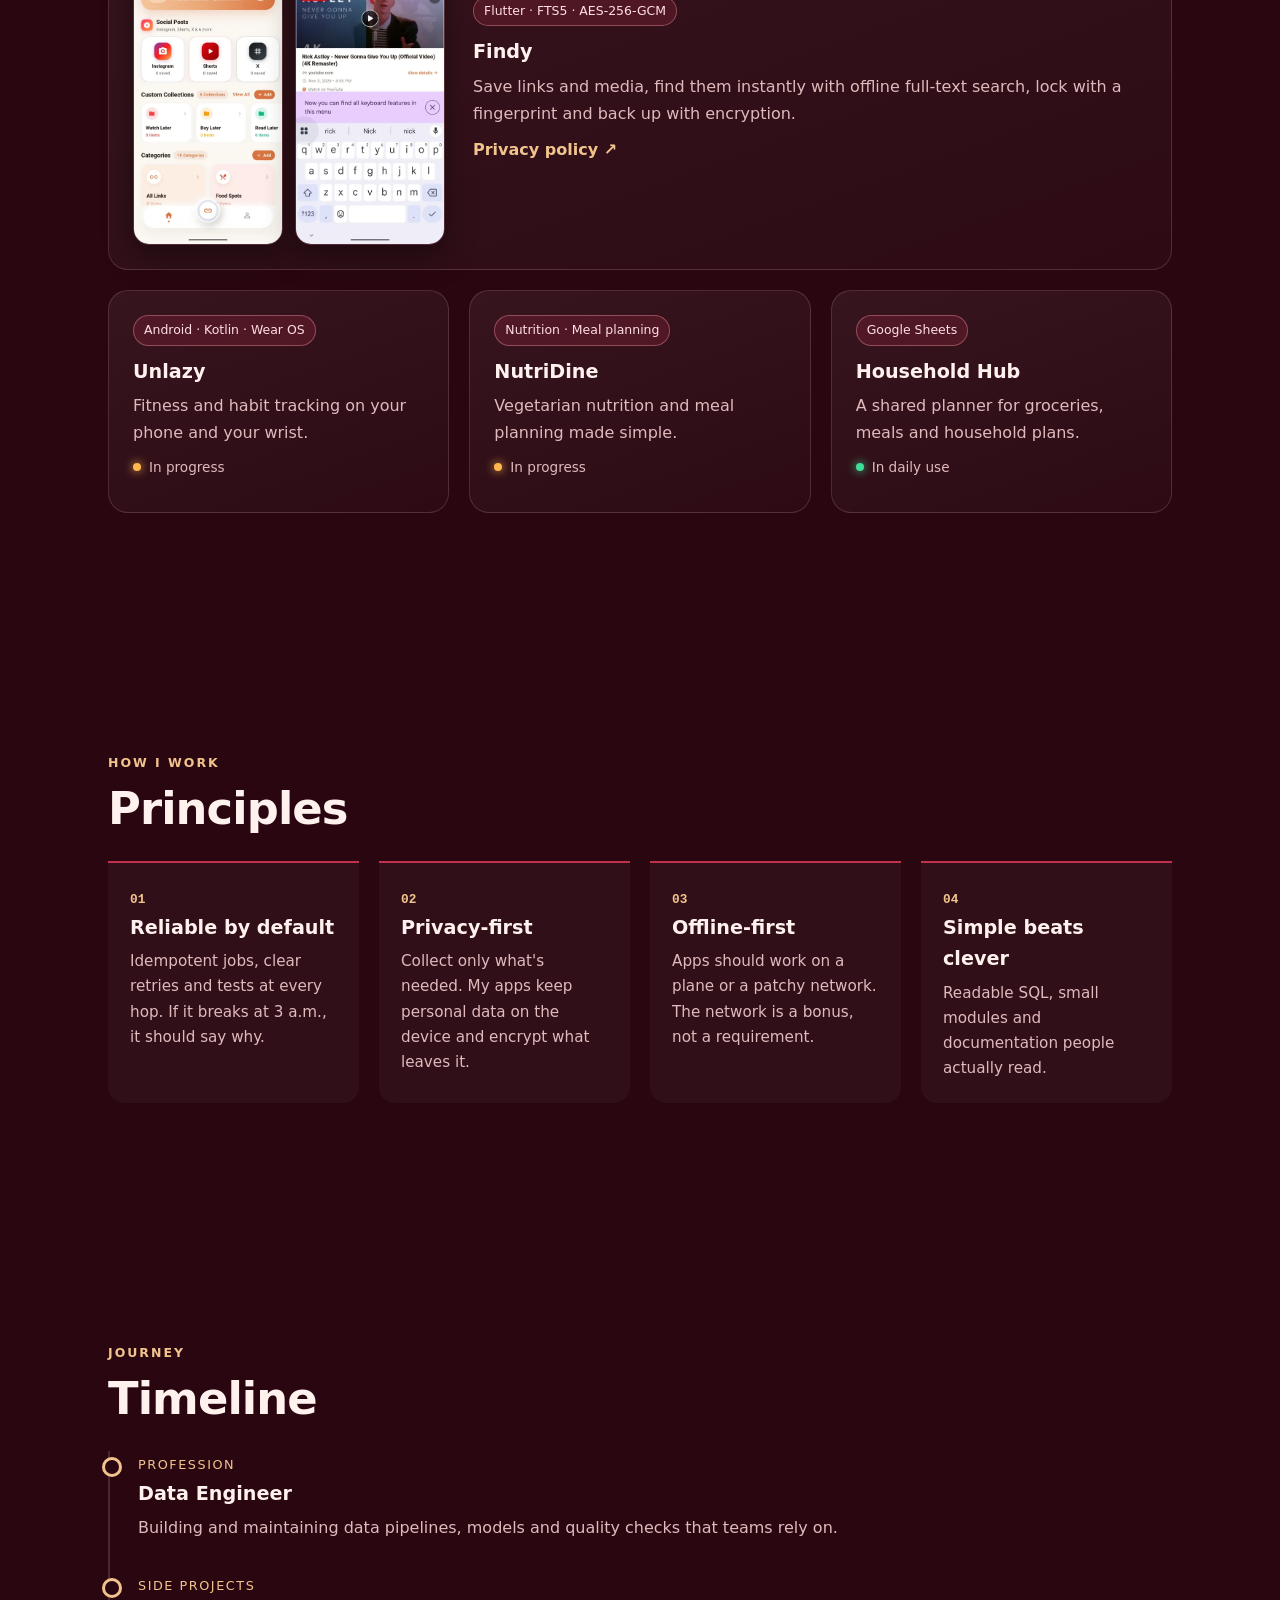
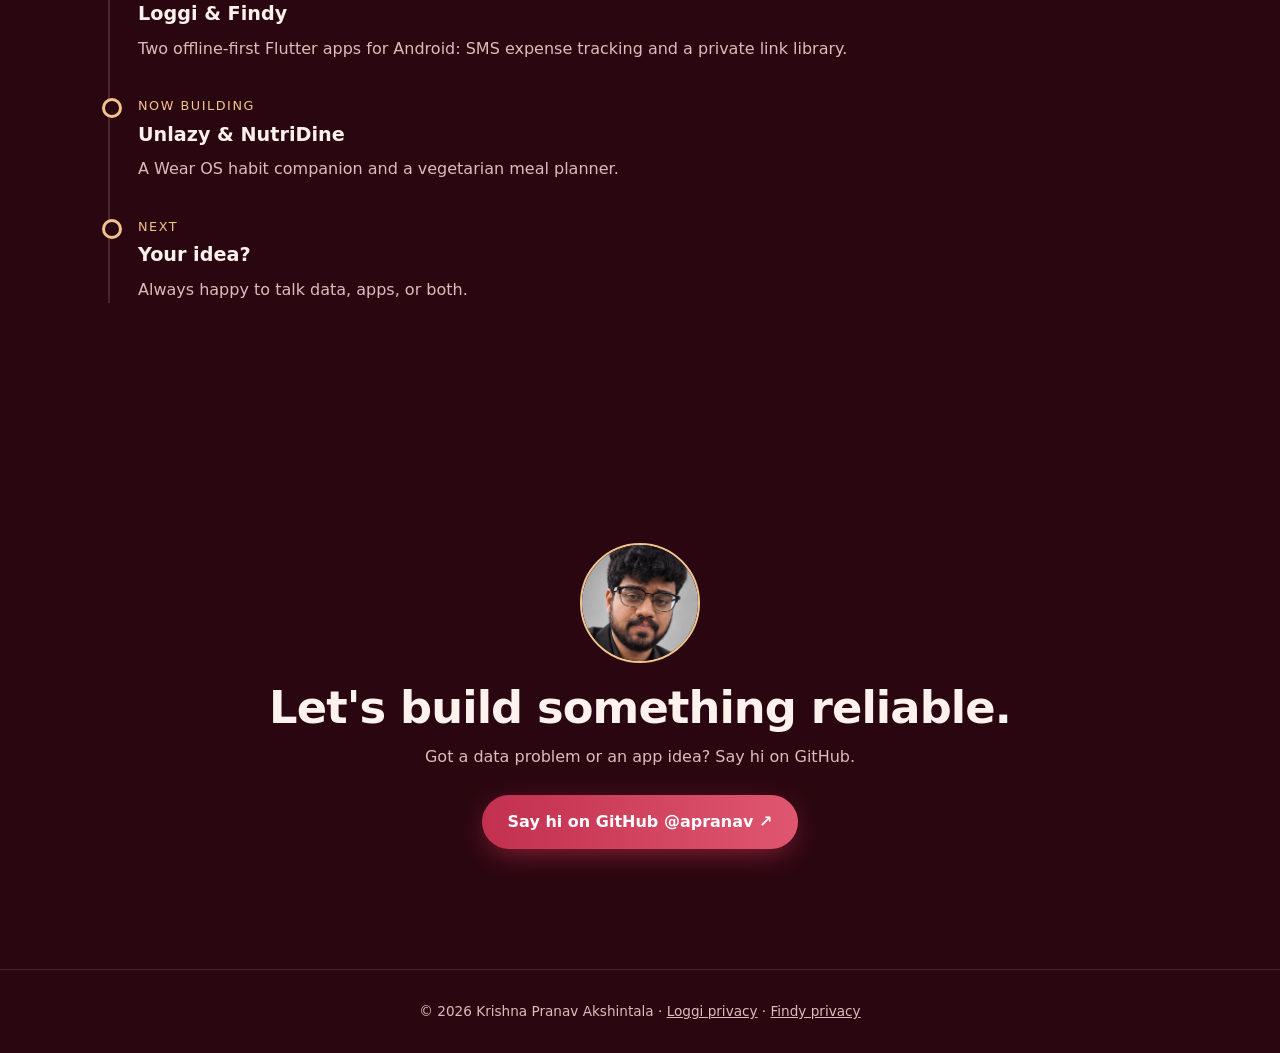
==== commit 54fe2724: "v4: new turntable2 360° cut-outs (birefnet, 360px), compact mobile panels so full body stays visible" ====
--- a/index.html
+++ b/index.html
@@ -41,12 +41,12 @@
       <h2>Data engineering</h2>
       <p class="lead">I design and run the plumbing that gets data from where it's born to where decisions are made.</p>
       <ul class="caps">
-        <li><b>Ingestion</b> batch and incremental loads from APIs, databases and files</li>
-        <li><b>ETL / ELT</b> transformations in Python and SQL that are readable and testable</li>
-        <li><b>Modelling &amp; warehousing</b> clear, well-documented models analysts can trust</li>
-        <li><b>Orchestration</b> scheduled, dependency-aware jobs with retries and alerts</li>
-        <li><b>Data quality</b> checks, freshness and reconciliation so numbers stay right</li>
-        <li><b>Performance &amp; cost</b> partitioning, incremental processing and right-sized compute</li>
+        <li><b>Ingestion</b><span class="d"> batch and incremental loads from APIs, databases and files</span></li>
+        <li><b>ETL / ELT</b><span class="d"> transformations in Python and SQL that are readable and testable</span></li>
+        <li><b>Modelling &amp; warehousing</b><span class="d"> clear, well-documented models analysts can trust</span></li>
+        <li><b>Orchestration</b><span class="d"> scheduled, dependency-aware jobs with retries and alerts</span></li>
+        <li><b>Data quality</b><span class="d"> checks, freshness and reconciliation so numbers stay right</span></li>
+        <li><b>Performance &amp; cost</b><span class="d"> partitioning, incremental processing and right-sized compute</span></li>
       </ul>
     </article>
 
--- a/styles.css
+++ b/styles.css
@@ -60,6 +60,9 @@
  .tags{margin:10px 0 8px}.counters b{font-size:1.8rem}.small{display:none}
  .spot{right:50%;top:6%;width:80vw}.floor{right:50%}
  .angle{top:70px;bottom:auto}
+ .counters{gap:16px;margin-top:8px}.counters b{font-size:1.4rem}.counters span{font-size:.68rem}
+ .caps{display:flex;flex-wrap:wrap;gap:6px;margin-top:10px}.caps li{padding:3px 9px;border:1px solid var(--line);border-radius:999px;font-size:.74rem}.caps li::before{display:none}.caps b{margin:0;font-weight:600}.caps .d{display:none}
+ .ov,.ov-wide{max-height:44vh;max-height:44svh;overflow:hidden}
 }
 /* ticker */
 .ticker{overflow:hidden;border-block:1px solid var(--line);background:var(--bg2);padding:16px 0}
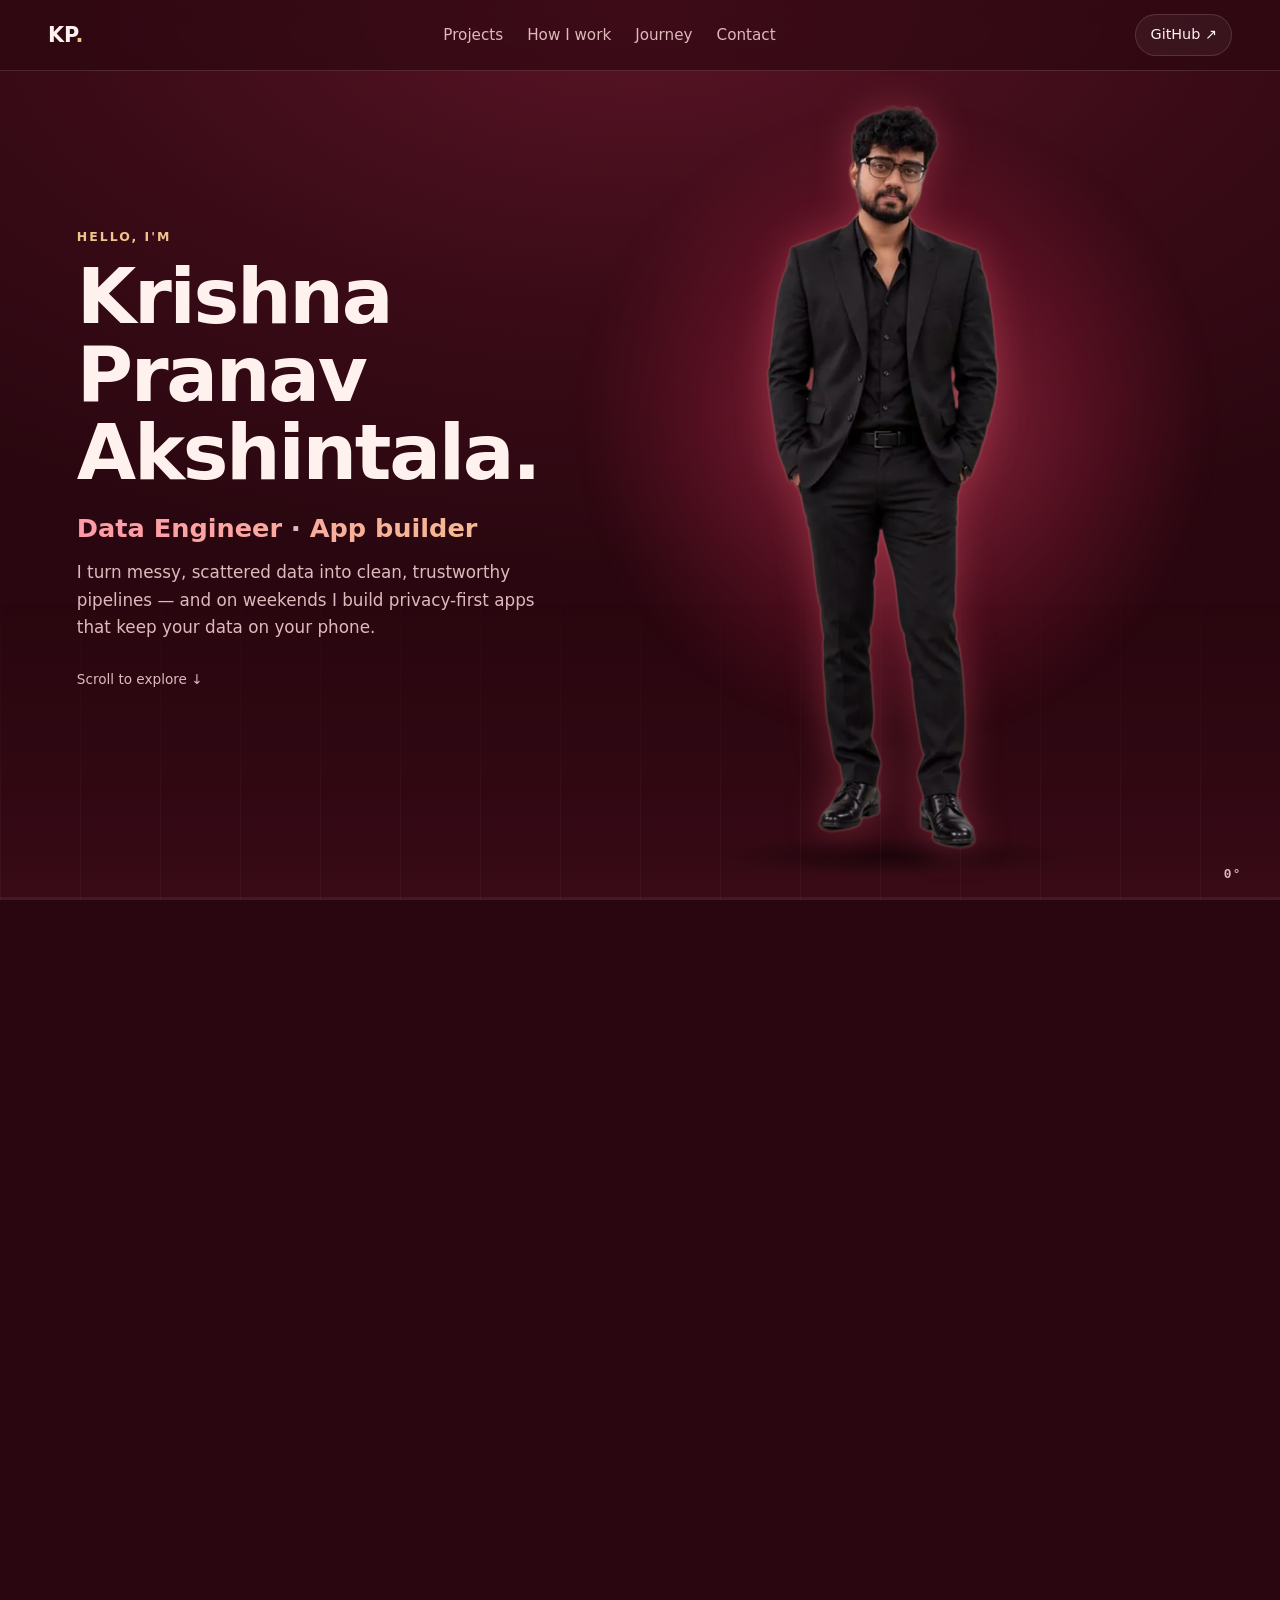
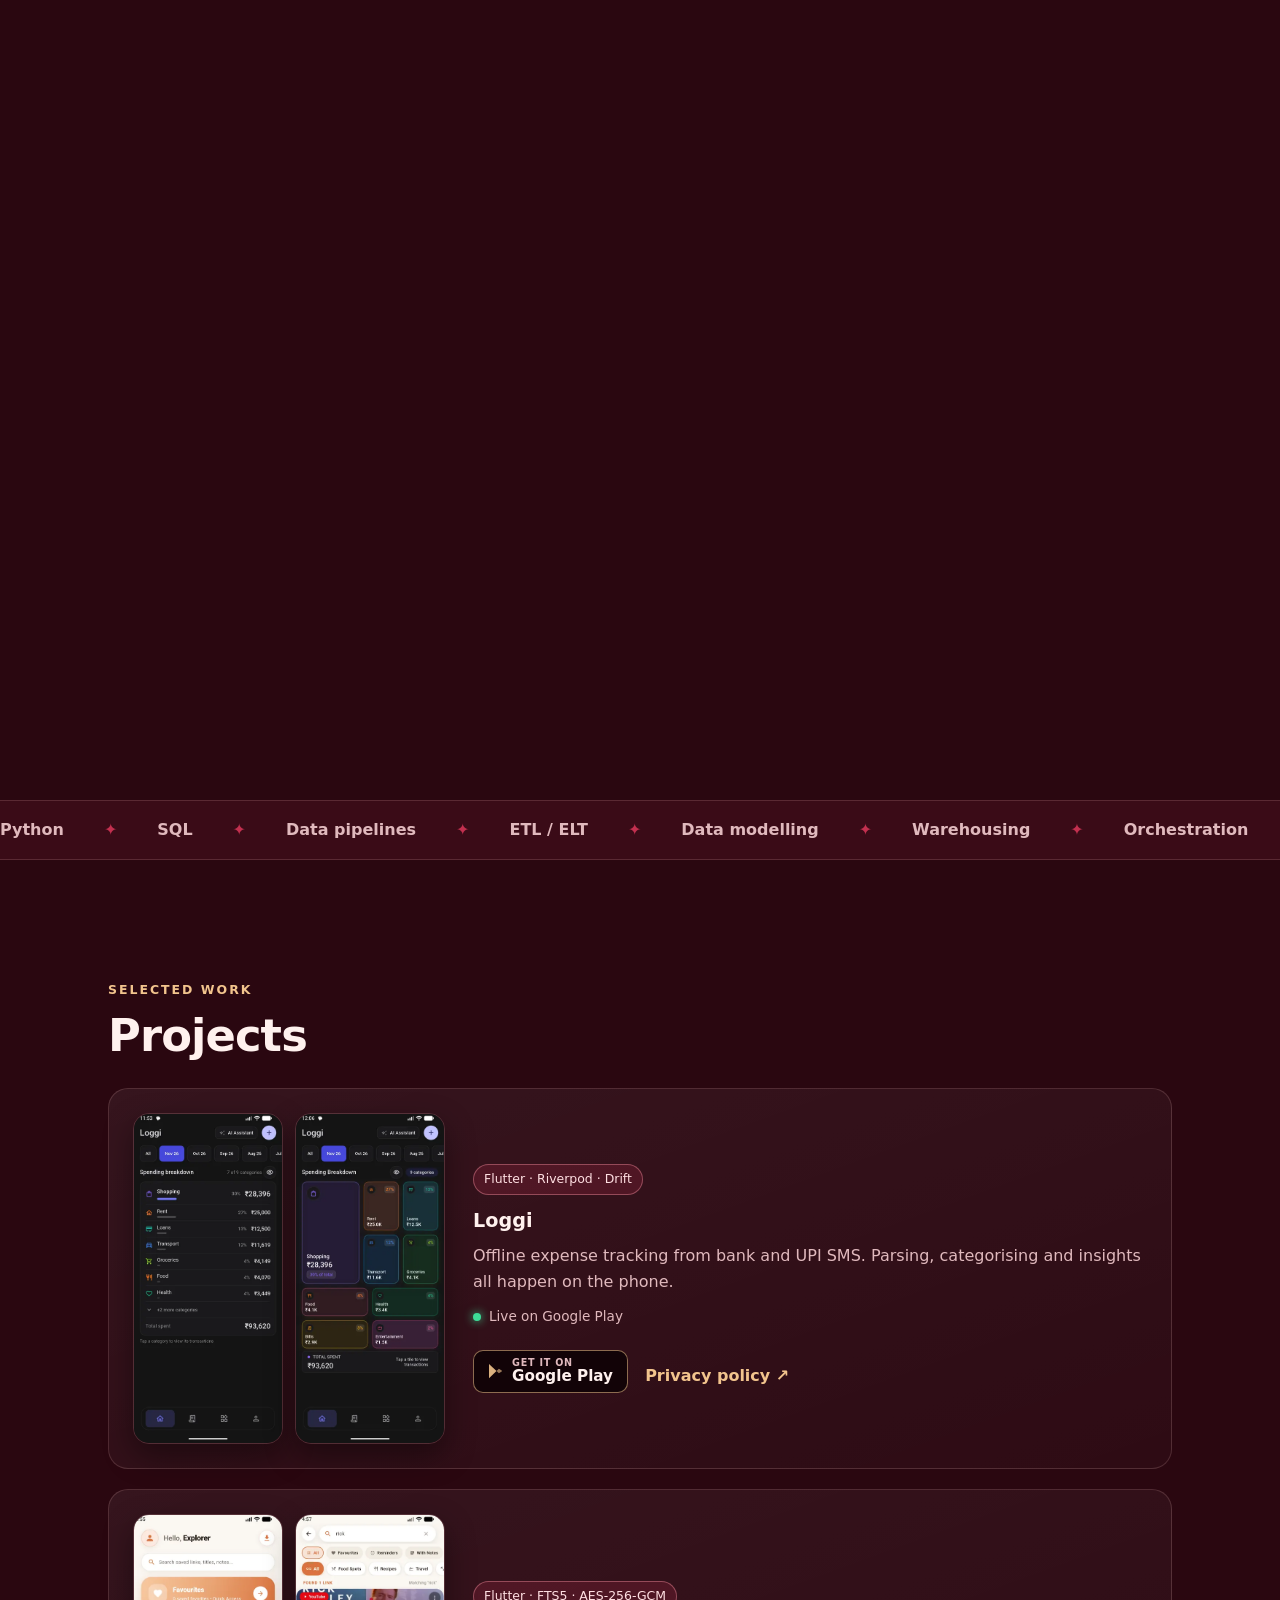
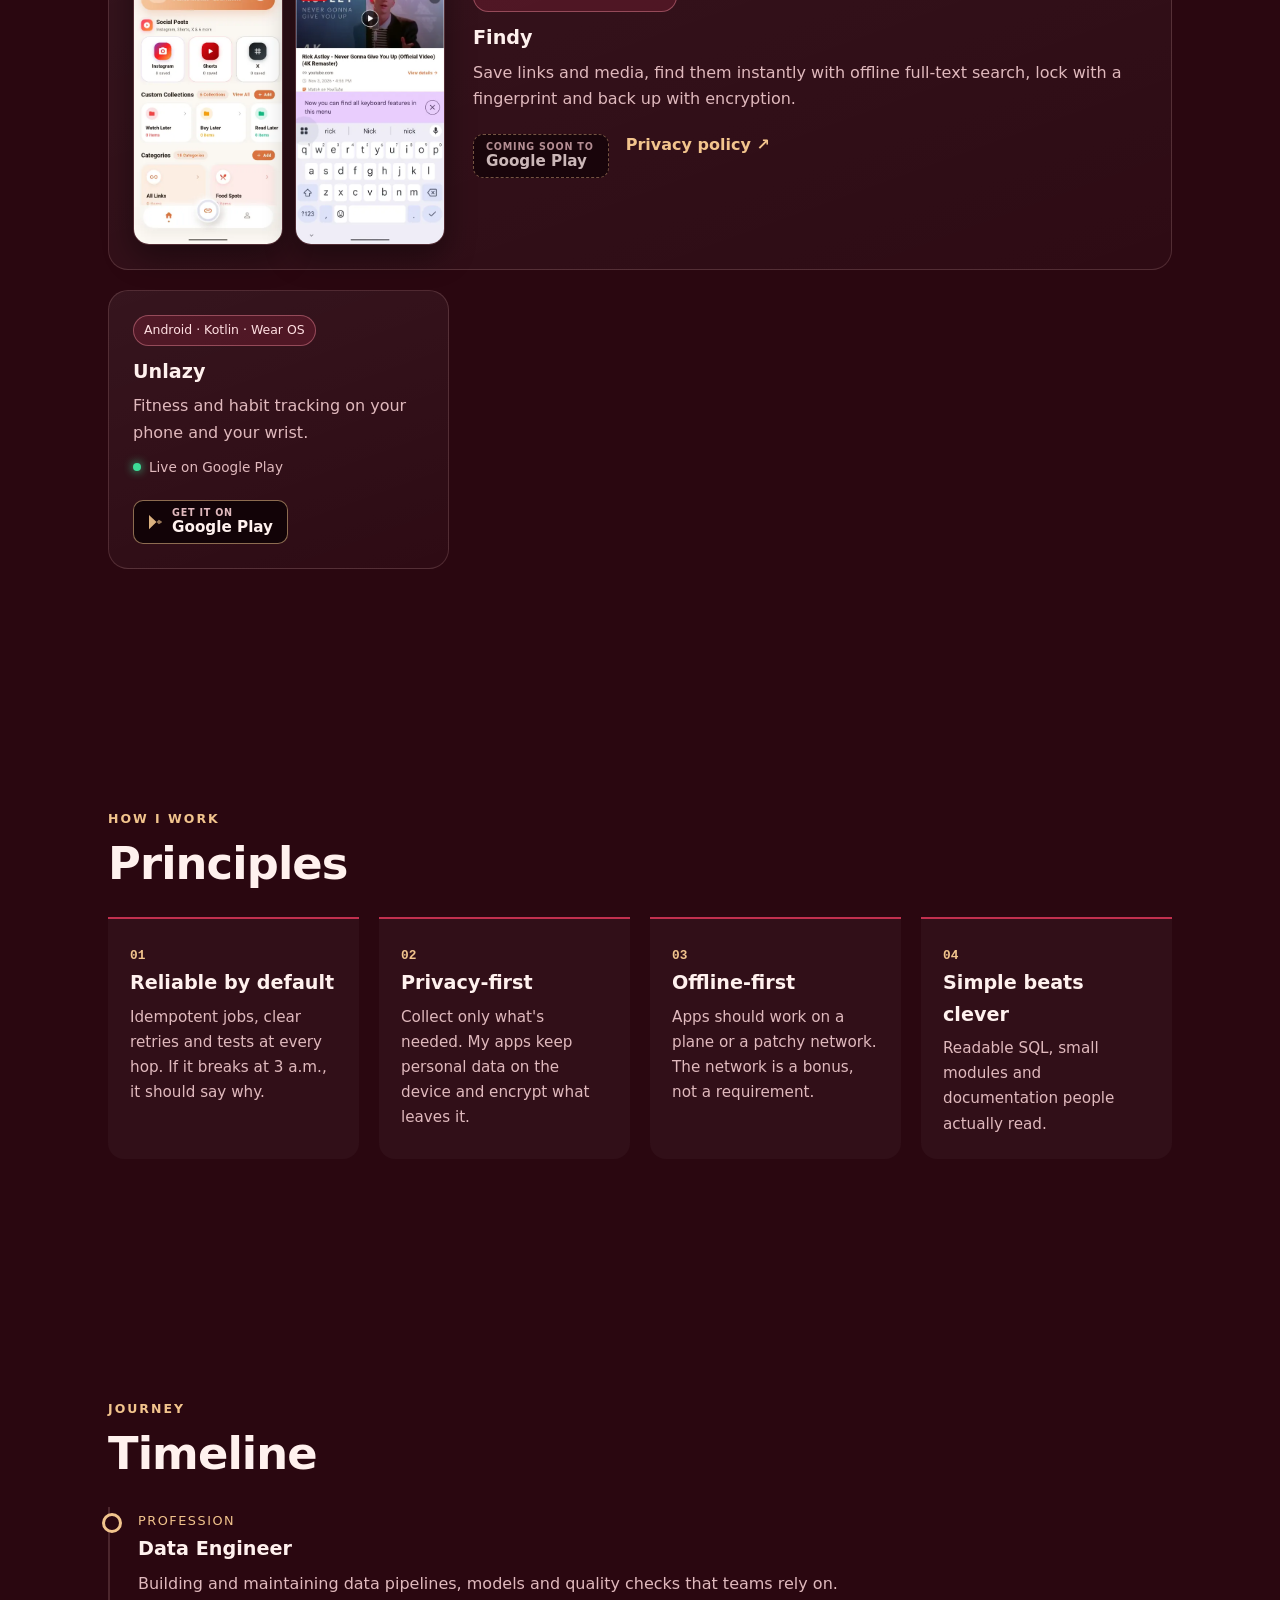
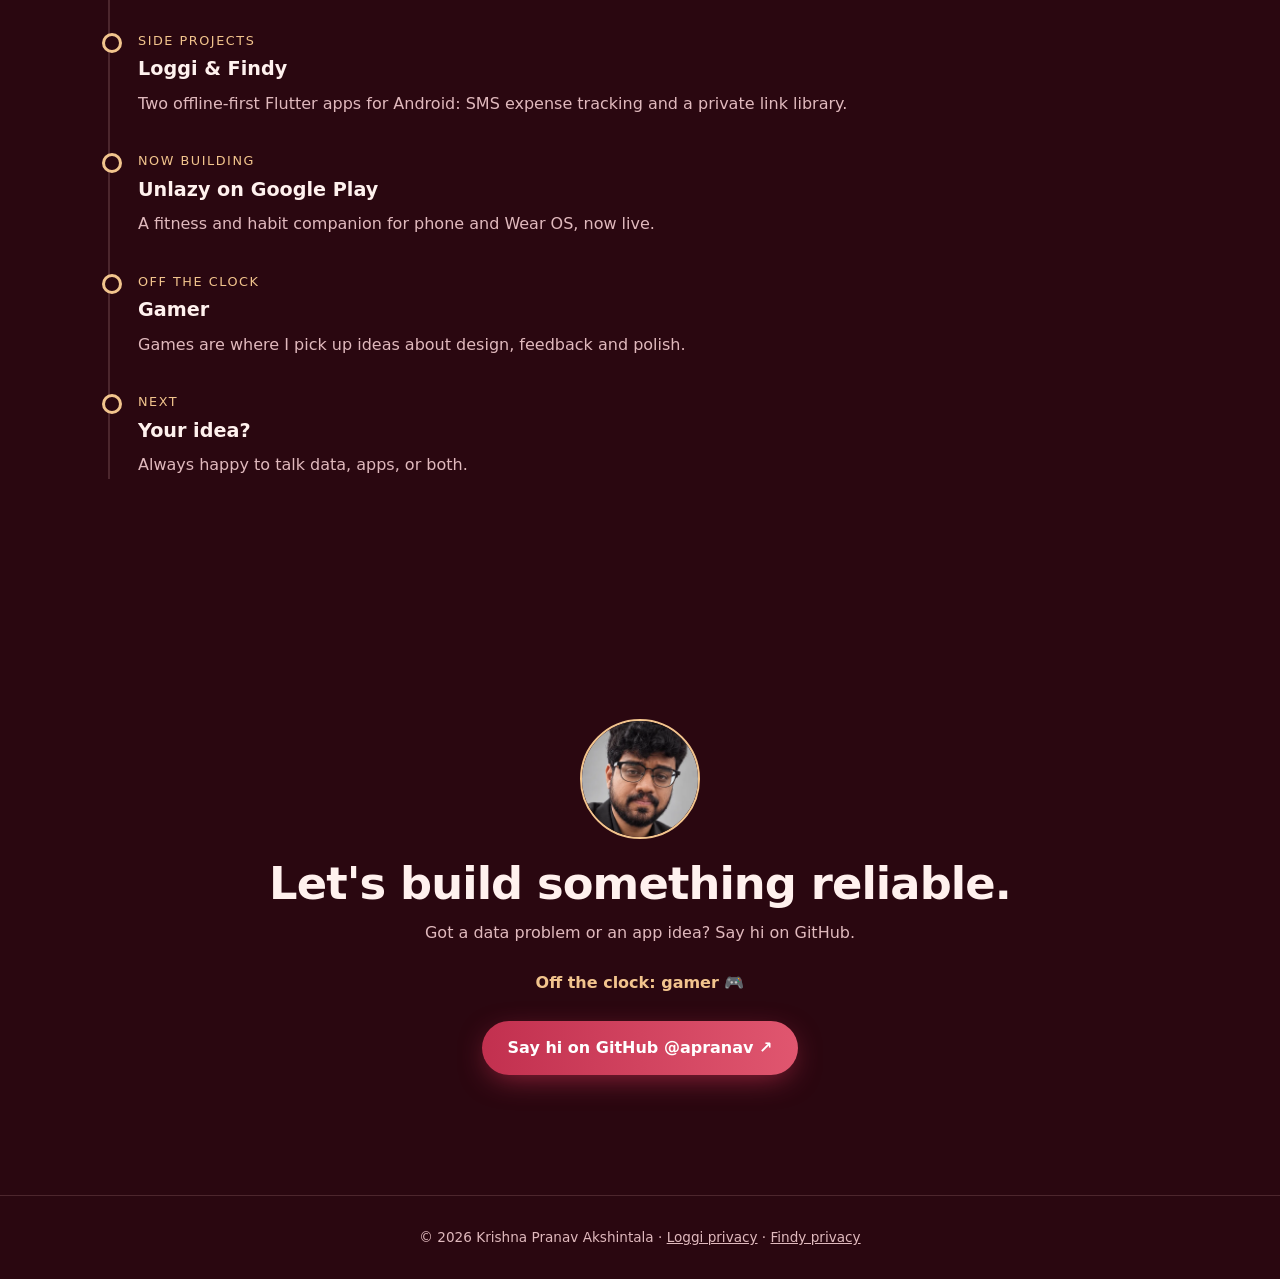
==== commit 0bc55ebe: "v6: drop NutriDine & Household Hub, Google Play badges, gamer chapter, true counters" ====
--- a/index.html
+++ b/index.html
@@ -3,7 +3,7 @@
 <head>
 <meta charset="utf-8"><meta name="viewport" content="width=device-width,initial-scale=1">
 <title>Krishna Pranav Akshintala — Data Engineer &amp; App Builder</title>
-<meta name="description" content="Krishna Pranav Akshintala is a data engineer who builds reliable data pipelines by day and privacy-first, offline apps like Loggi, Findy, Unlazy and NutriDine on the side.">
+<meta name="description" content="Krishna Pranav Akshintala is a data engineer who builds reliable data pipelines by day and privacy-first, offline apps like Loggi, Findy and Unlazy on the side — and games in his free time.">
 <meta name="theme-color" content="#2a0710">
 <meta property="og:type" content="website"><meta property="og:title" content="Krishna Pranav Akshintala — Data Engineer &amp; App Builder">
 <meta property="og:description" content="Reliable data pipelines by day. Privacy-first, offline apps by night.">
@@ -25,18 +25,18 @@
 <section id="top" class="scrolly" aria-label="Story: who I am and what I build">
   <div class="sticky">
     <div class="stage" aria-hidden="true"><div class="spot"></div><div class="floor"></div><div class="grid-bg"></div></div>
-    <canvas id="seq" role="img" aria-label="Krishna Pranav Akshintala turning a full 360 degrees, in a black suit and glasses"></canvas>
+    <canvas id="seq" role="img" aria-label="Krishna Pranav Akshintala swinging side to side, in a black suit and glasses"></canvas>
     <div class="loader" id="loader" aria-hidden="true"><span></span></div>
 
-    <article class="ov" data-from="0" data-to=".12">
+    <article class="ov" data-from="0" data-to=".13">
       <p class="eyebrow">Hello, I'm</p>
       <h1>Krishna Pranav<br>Akshintala.</h1>
       <p class="role">Data Engineer <span>·</span> App builder</p>
       <p class="lead">I turn messy, scattered data into clean, trustworthy pipelines — and on weekends I build privacy-first apps that keep your data on your phone.</p>
-      <span class="hint" aria-hidden="true">Scroll to turn around ↓</span>
+      <span class="hint" aria-hidden="true">Scroll to explore ↓</span>
     </article>
 
-    <article class="ov" data-from=".14" data-to=".30">
+    <article class="ov" data-from=".143" data-to=".27">
       <p class="eyebrow">01 — The day job</p>
       <h2>Data engineering</h2>
       <p class="lead">I design and run the plumbing that gets data from where it's born to where decisions are made.</p>
@@ -50,7 +50,7 @@
       </ul>
     </article>
 
-    <article class="ov ov-wide" data-from=".32" data-to=".46">
+    <article class="ov ov-wide" data-from=".286" data-to=".41">
       <p class="eyebrow">02 — How data flows</p>
       <h2>From raw to reliable.</h2>
       <svg class="pipe" viewBox="0 0 560 300" role="img" aria-label="Pipeline diagram: sources flow into ingestion, transformation, the warehouse and finally dashboards">
@@ -71,47 +71,42 @@
       <p class="small">Every stage is observable, re-runnable and tested — so a bad upstream file becomes an alert, not a wrong number in a meeting.</p>
     </article>
 
-    <article class="ov" data-from=".48" data-to=".58">
+    <article class="ov" data-from=".429" data-to=".55">
       <p class="eyebrow">03 — Beyond the day job</p>
       <h2>Loggi</h2>
       <p class="lead">A privacy-first, offline expense tracker. It reads bank and UPI SMS on the device and turns them into categorised spending insights — no account, no cloud.</p>
       <ul class="tags"><li>Flutter</li><li>Dart</li><li>Riverpod</li><li>SQLite / Drift</li><li>On-device parsing</li></ul>
-      <p class="status"><i class="dot live"></i>Android app · actively developed</p>
+      <p class="status"><i class="dot live"></i>Live on Google Play</p>
+      <a class="play" href="https://play.google.com/store/apps/details?id=com.AutoLedger" target="_blank" rel="noopener"><svg viewBox="0 0 24 24" width="18" height="18" aria-hidden="true"><path fill="currentColor" d="M4 2.5v19l10-9.5z" opacity=".9"/><path fill="currentColor" d="M14 12l3.2 3 3.3-1.9c.9-.5.9-1.7 0-2.2L17.2 9z" opacity=".6"/></svg><span><small>GET IT ON</small>Google Play</span></a>
     </article>
 
-    <article class="ov" data-from=".60" data-to=".70">
+    <article class="ov" data-from=".571" data-to=".70">
       <p class="eyebrow">04 — Beyond the day job</p>
       <h2>Findy</h2>
       <p class="lead"><em>Save it. Find it.</em> Share any link or video into Findy and it's organised into categories, searchable offline, and backed up with encryption.</p>
       <ul class="tags"><li>Flutter</li><li>Dart</li><li>Riverpod</li><li>SQLite / Drift · FTS5</li><li>AES-256-GCM</li><li>Fingerprint lock</li></ul>
-      <p class="status"><i class="dot live"></i>Android app · actively developed</p>
+      <p class="status"><i class="dot wip"></i>Android app · actively developed</p>
+      <span class="play soon"><span><small>COMING SOON TO</small>Google Play</span></span>
     </article>
 
-    <article class="ov" data-from=".72" data-to=".80">
+    <article class="ov" data-from=".714" data-to=".84">
       <p class="eyebrow">05 — Beyond the day job</p>
       <h2>Unlazy</h2>
       <p class="lead">A fitness and habit companion for Android with a Wear OS app on the wrist — small nudges that make showing up a little easier.</p>
       <ul class="tags"><li>Android</li><li>Kotlin</li><li>Wear OS</li></ul>
-      <p class="status"><i class="dot wip"></i>In progress</p>
+      <p class="status"><i class="dot live"></i>Live on Google Play</p>
+      <a class="play" href="https://play.google.com/store/apps/details?id=com.unlazy" target="_blank" rel="noopener"><svg viewBox="0 0 24 24" width="18" height="18" aria-hidden="true"><path fill="currentColor" d="M4 2.5v19l10-9.5z" opacity=".9"/><path fill="currentColor" d="M14 12l3.2 3 3.3-1.9c.9-.5.9-1.7 0-2.2L17.2 9z" opacity=".6"/></svg><span><small>GET IT ON</small>Google Play</span></a>
     </article>
 
-    <article class="ov" data-from=".82" data-to=".89">
-      <p class="eyebrow">06 — Beyond the day job</p>
-      <h2>NutriDine</h2>
-      <p class="lead">Vegetarian nutrition and meal planning — balanced plans and a clear picture of what's on your plate.</p>
-      <ul class="tags"><li>Mobile app</li><li>Nutrition</li><li>Meal planning</li></ul>
-      <p class="status"><i class="dot wip"></i>In progress</p>
-    </article>
-
-    <article class="ov" data-from=".91" data-to="1.01">
-      <p class="eyebrow">07 — Beyond the day job</p>
-      <h2>Household Hub</h2>
-      <p class="lead">A shared Google Sheets planner for groceries, meals and plans — proof that the right spreadsheet beats a new app.</p>
-      <ul class="tags"><li>Google Sheets</li><li>Data modelling</li><li>Shared planning</li></ul>
+    <article class="ov" data-from=".857" data-to="1.01">
+      <p class="eyebrow">06 — Off the clock</p>
+      <h2>Gamer at heart</h2>
+      <p class="lead">When the laptop closes, the controller comes out. I love games for their design, the puzzles they make you solve and a good bit of friendly competition — and they quietly shape how I build: the polish, the feedback and the feel I chase in every app.</p>
+      <ul class="tags gtags"><li>Game design</li><li>Problem-solving</li><li>Competition</li></ul>
       <div class="counters">
-        <div><b data-count="4">0</b><span>personal apps</span></div>
-        <div><b data-count="5">0</b><span>side projects</span></div>
-        <div><b data-count="2">0</b><span>platforms: phone + watch</span></div>
+        <div><b data-count="3">0</b><span>personal apps</span></div>
+        <div><b data-count="2">0</b><span>live on Google Play</span></div>
+        <div><b data-count="2">0</b><span>platforms: phone + Wear OS</span></div>
       </div>
     </article>
 
@@ -121,8 +116,8 @@
 </section>
 
 <div class="ticker" aria-label="Skills"><div class="track">
-  <span>Python</span><span>SQL</span><span>Data pipelines</span><span>ETL / ELT</span><span>Data modelling</span><span>Warehousing</span><span>Orchestration</span><span>Data quality</span><span>Flutter</span><span>Dart</span><span>Riverpod</span><span>SQLite / Drift</span><span>Kotlin</span><span>Wear OS</span><span>AES-256 encryption</span><span>Figma</span><span>Git</span>
-  <span aria-hidden="true">Python</span><span aria-hidden="true">SQL</span><span aria-hidden="true">Data pipelines</span><span aria-hidden="true">ETL / ELT</span><span aria-hidden="true">Data modelling</span><span aria-hidden="true">Warehousing</span><span aria-hidden="true">Orchestration</span><span aria-hidden="true">Data quality</span><span aria-hidden="true">Flutter</span><span aria-hidden="true">Dart</span><span aria-hidden="true">Riverpod</span><span aria-hidden="true">SQLite / Drift</span><span aria-hidden="true">Kotlin</span><span aria-hidden="true">Wear OS</span><span aria-hidden="true">AES-256 encryption</span><span aria-hidden="true">Figma</span><span aria-hidden="true">Git</span>
+  <span>Python</span><span>SQL</span><span>Data pipelines</span><span>ETL / ELT</span><span>Data modelling</span><span>Warehousing</span><span>Orchestration</span><span>Data quality</span><span>Flutter</span><span>Dart</span><span>Riverpod</span><span>SQLite / Drift</span><span>Kotlin</span><span>Wear OS</span><span>AES-256 encryption</span><span>Figma</span><span>Git</span><span>Gaming</span>
+  <span aria-hidden="true">Python</span><span aria-hidden="true">SQL</span><span aria-hidden="true">Data pipelines</span><span aria-hidden="true">ETL / ELT</span><span aria-hidden="true">Data modelling</span><span aria-hidden="true">Warehousing</span><span aria-hidden="true">Orchestration</span><span aria-hidden="true">Data quality</span><span aria-hidden="true">Flutter</span><span aria-hidden="true">Dart</span><span aria-hidden="true">Riverpod</span><span aria-hidden="true">SQLite / Drift</span><span aria-hidden="true">Kotlin</span><span aria-hidden="true">Wear OS</span><span aria-hidden="true">AES-256 encryption</span><span aria-hidden="true">Figma</span><span aria-hidden="true">Git</span><span aria-hidden="true">Gaming</span>
 </div></div>
 
 <section id="work" class="sec">
@@ -130,15 +125,13 @@
   <div class="grid">
     <article class="card reveal feat">
       <div class="shots"><img src="assets/shots/loggi-home.webp" width="405" height="900" loading="lazy" alt="Loggi home screen with monthly spending summary"><img src="assets/shots/loggi-categories.webp" width="405" height="900" loading="lazy" alt="Loggi spending breakdown by category"></div>
-      <div><span class="tag">Flutter · Riverpod · Drift</span><h3>Loggi</h3><p>Offline expense tracking from bank and UPI SMS. Parsing, categorising and insights all happen on the phone.</p><a href="https://github.com/apranav/Loggi" target="_blank" rel="noopener">Privacy policy ↗</a></div>
+      <div><span class="tag">Flutter · Riverpod · Drift</span><h3>Loggi</h3><p>Offline expense tracking from bank and UPI SMS. Parsing, categorising and insights all happen on the phone.</p><p class="status"><i class="dot live"></i>Live on Google Play</p><a class="play" href="https://play.google.com/store/apps/details?id=com.AutoLedger" target="_blank" rel="noopener"><svg viewBox="0 0 24 24" width="18" height="18" aria-hidden="true"><path fill="currentColor" d="M4 2.5v19l10-9.5z" opacity=".9"/><path fill="currentColor" d="M14 12l3.2 3 3.3-1.9c.9-.5.9-1.7 0-2.2L17.2 9z" opacity=".6"/></svg><span><small>GET IT ON</small>Google Play</span></a> <a href="https://github.com/apranav/Loggi" target="_blank" rel="noopener">Privacy policy ↗</a></div>
     </article>
     <article class="card reveal feat">
       <div class="shots"><img src="assets/shots/findy-home.webp" width="405" height="900" loading="lazy" alt="Findy home screen with saved links"><img src="assets/shots/findy-search.webp" width="405" height="900" loading="lazy" alt="Findy offline search results"></div>
-      <div><span class="tag">Flutter · FTS5 · AES-256-GCM</span><h3>Findy</h3><p>Save links and media, find them instantly with offline full-text search, lock with a fingerprint and back up with encryption.</p><a href="https://github.com/apranav/Findy" target="_blank" rel="noopener">Privacy policy ↗</a></div>
+      <div><span class="tag">Flutter · FTS5 · AES-256-GCM</span><h3>Findy</h3><p>Save links and media, find them instantly with offline full-text search, lock with a fingerprint and back up with encryption.</p><span class="play soon"><span><small>COMING SOON TO</small>Google Play</span></span> <a href="https://github.com/apranav/Findy" target="_blank" rel="noopener">Privacy policy ↗</a></div>
     </article>
-    <article class="card reveal"><span class="tag">Android · Kotlin · Wear OS</span><h3>Unlazy</h3><p>Fitness and habit tracking on your phone and your wrist.</p><p class="status"><i class="dot wip"></i>In progress</p></article>
-    <article class="card reveal"><span class="tag">Nutrition · Meal planning</span><h3>NutriDine</h3><p>Vegetarian nutrition and meal planning made simple.</p><p class="status"><i class="dot wip"></i>In progress</p></article>
-    <article class="card reveal"><span class="tag">Google Sheets</span><h3>Household Hub</h3><p>A shared planner for groceries, meals and household plans.</p><p class="status"><i class="dot live"></i>In daily use</p></article>
+    <article class="card reveal"><span class="tag">Android · Kotlin · Wear OS</span><h3>Unlazy</h3><p>Fitness and habit tracking on your phone and your wrist.</p><p class="status"><i class="dot live"></i>Live on Google Play</p><a class="play" href="https://play.google.com/store/apps/details?id=com.unlazy" target="_blank" rel="noopener"><svg viewBox="0 0 24 24" width="18" height="18" aria-hidden="true"><path fill="currentColor" d="M4 2.5v19l10-9.5z" opacity=".9"/><path fill="currentColor" d="M14 12l3.2 3 3.3-1.9c.9-.5.9-1.7 0-2.2L17.2 9z" opacity=".6"/></svg><span><small>GET IT ON</small>Google Play</span></a></article>
   </div>
 </section>
 
@@ -157,7 +150,8 @@
   <ol class="timeline">
     <li class="reveal"><span class="when">Profession</span><h3>Data Engineer</h3><p>Building and maintaining data pipelines, models and quality checks that teams rely on.</p></li>
     <li class="reveal"><span class="when">Side projects</span><h3>Loggi &amp; Findy</h3><p>Two offline-first Flutter apps for Android: SMS expense tracking and a private link library.</p></li>
-    <li class="reveal"><span class="when">Now building</span><h3>Unlazy &amp; NutriDine</h3><p>A Wear OS habit companion and a vegetarian meal planner.</p></li>
+    <li class="reveal"><span class="when">Now building</span><h3>Unlazy on Google Play</h3><p>A fitness and habit companion for phone and Wear OS, now live.</p></li>
+    <li class="reveal"><span class="when">Off the clock</span><h3>Gamer</h3><p>Games are where I pick up ideas about design, feedback and polish.</p></li>
     <li class="reveal"><span class="when">Next</span><h3>Your idea?</h3><p>Always happy to talk data, apps, or both.</p></li>
   </ol>
 </section>
@@ -166,6 +160,7 @@
   <img class="head" src="assets/krishna.webp" width="120" height="120" loading="lazy" alt="Headshot of Krishna Pranav Akshintala">
   <h2>Let's build something reliable.</h2>
   <p>Got a data problem or an app idea? Say hi on GitHub.</p>
+  <p class="hobby">Off the clock: gamer 🎮</p>
   <a class="btn" href="https://github.com/apranav" target="_blank" rel="noopener">Say hi on GitHub @apranav ↗</a>
 </section>
 </main>
--- a/styles.css
+++ b/styles.css
@@ -92,3 +92,10 @@
 @media(max-width:900px){.grid{grid-template-columns:1fr}.card.feat{grid-column:auto;grid-template-columns:1fr}.prin{grid-template-columns:1fr 1fr}.shots img{width:46%}}
 @media(max-width:520px){.prin{grid-template-columns:1fr}}
 @media (prefers-reduced-motion:reduce){html{scroll-behavior:auto}*,*::before{animation:none!important;transition:none!important}.reveal{opacity:1;transform:none}}
+.play{display:inline-flex;align-items:center;gap:8px;margin-top:12px;padding:7px 14px 7px 12px;border-radius:10px;background:#120307;border:1px solid rgba(242,196,141,.55);color:#fff1ee;text-decoration:none;line-height:1.1;font-weight:700;font-size:.95rem;transition:border-color .2s,box-shadow .2s}
+.play small{display:block;font-size:.6rem;font-weight:600;letter-spacing:.08em;color:var(--mute)}.play svg{color:var(--cyan)}
+a.play:hover{border-color:var(--cyan);box-shadow:0 0 18px rgba(242,196,141,.35)}.play.soon{opacity:.75;border-style:dashed;cursor:default}
+.card .play{color:#fff1ee;margin-right:12px}.hobby{font-weight:600;color:var(--cyan)!important}
+@media(max-width:820px){.ov .play{margin-top:8px;padding:5px 11px;font-size:.85rem}}
+@media(max-width:820px){.ov .tags{gap:5px;margin:8px 0 6px}.ov .tags li{font-size:.68rem;padding:2px 8px}.ov .gtags{display:none}.ov .status{font-size:.78rem}}
+@media(max-width:820px) and (max-height:780px){.ov .tags{display:none}.ov .lead{font-size:.86rem;line-height:1.5}}
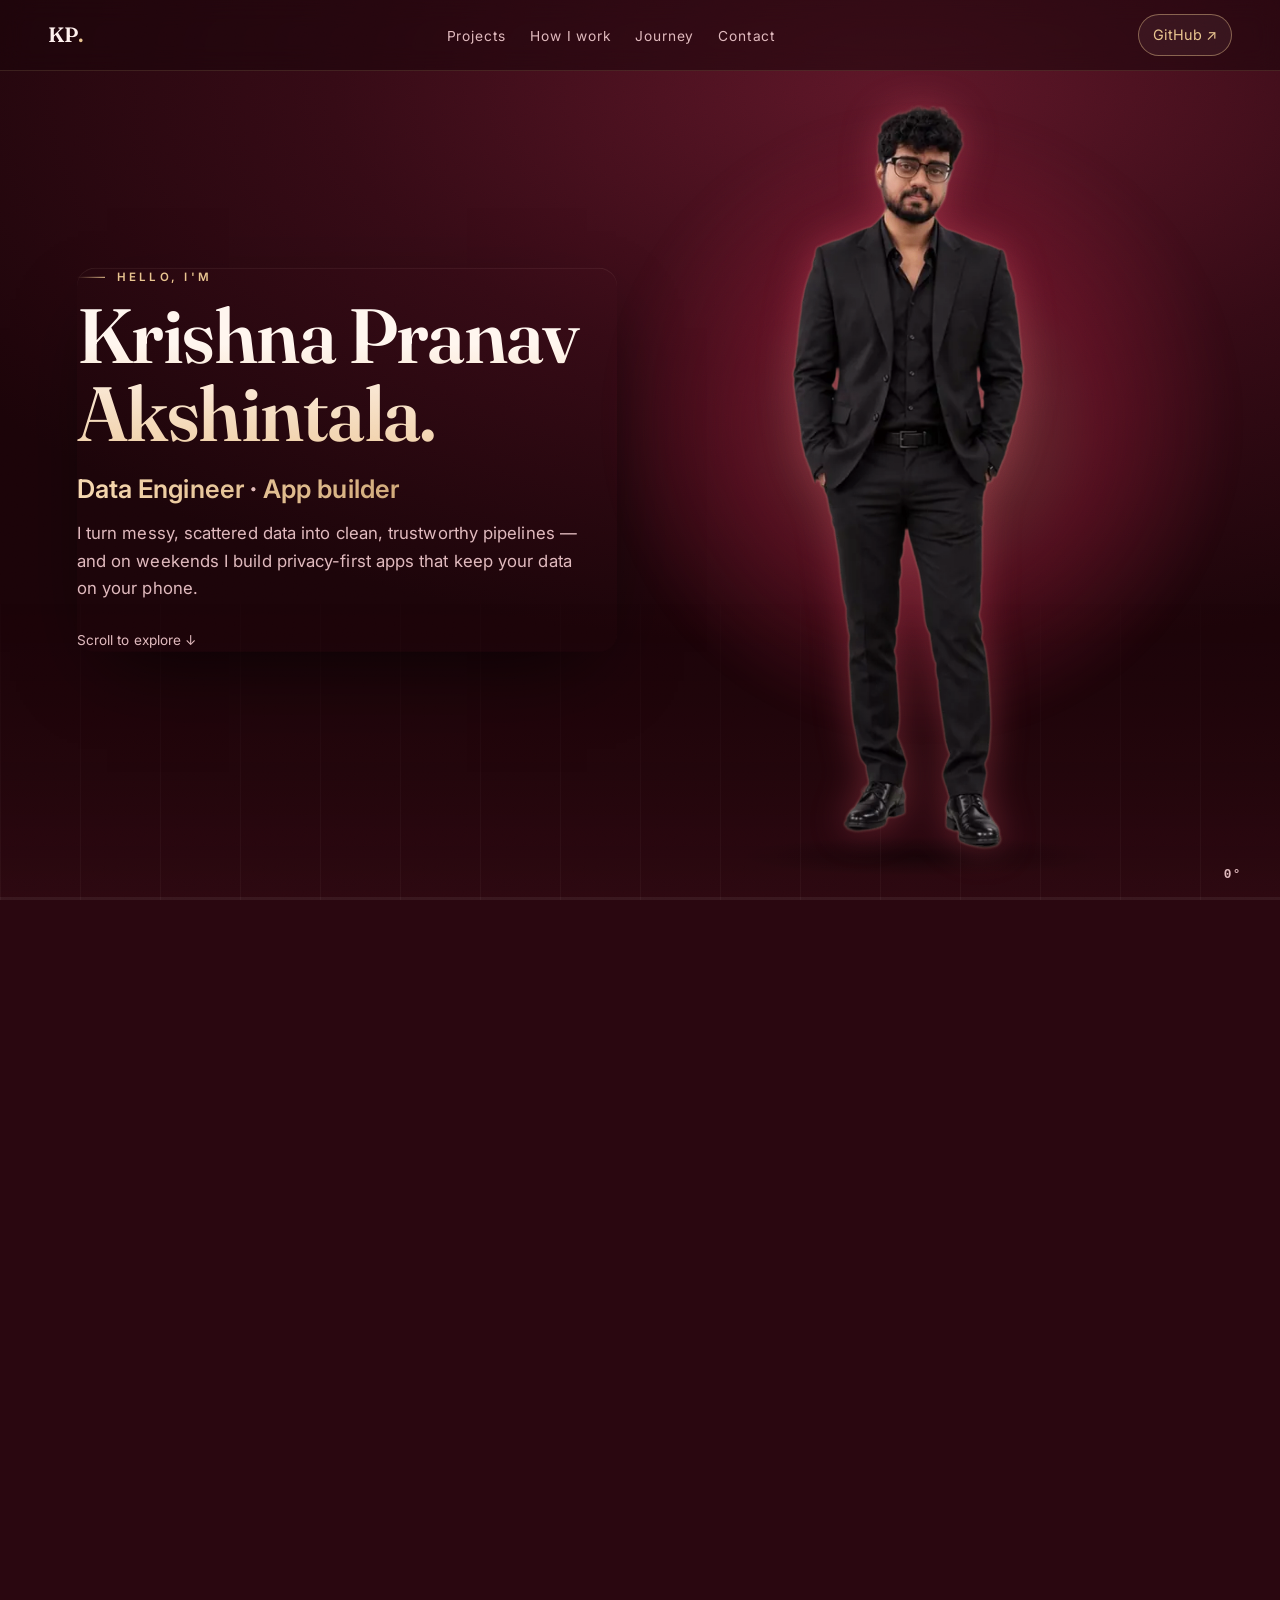
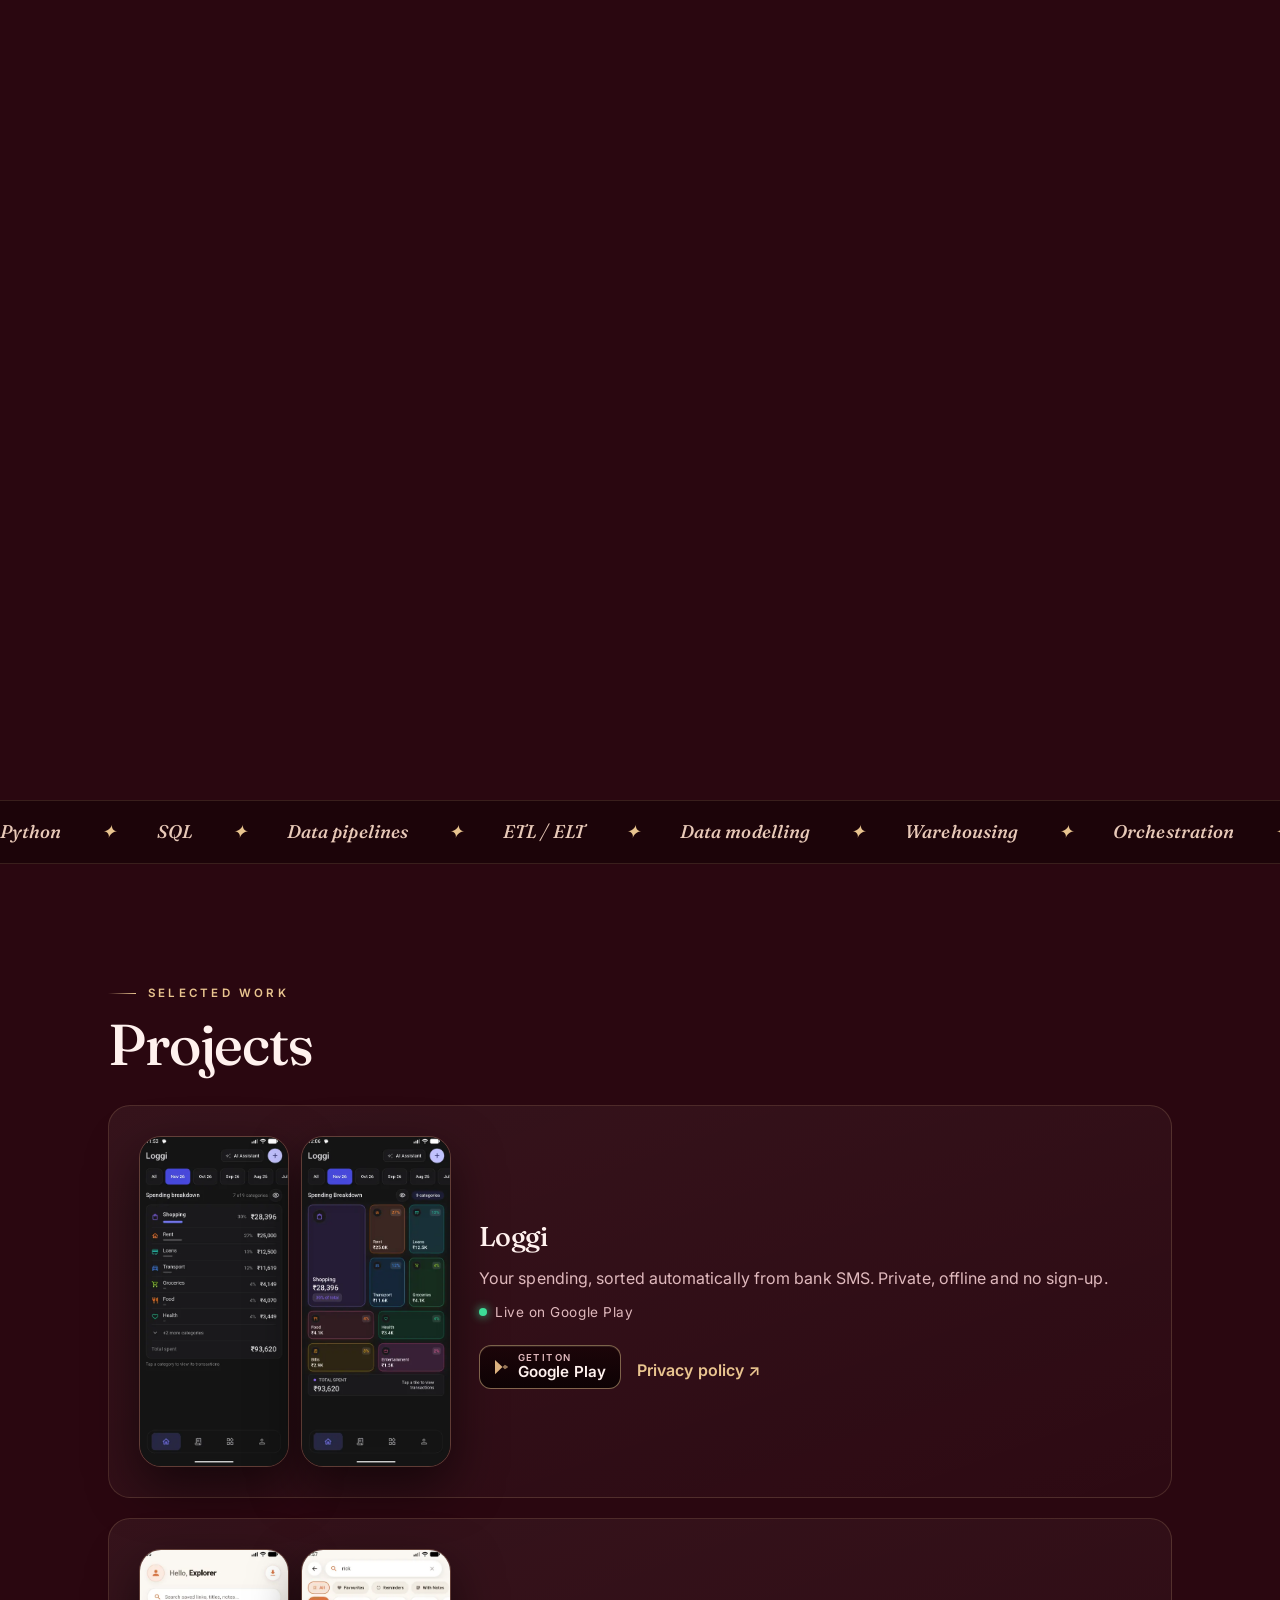
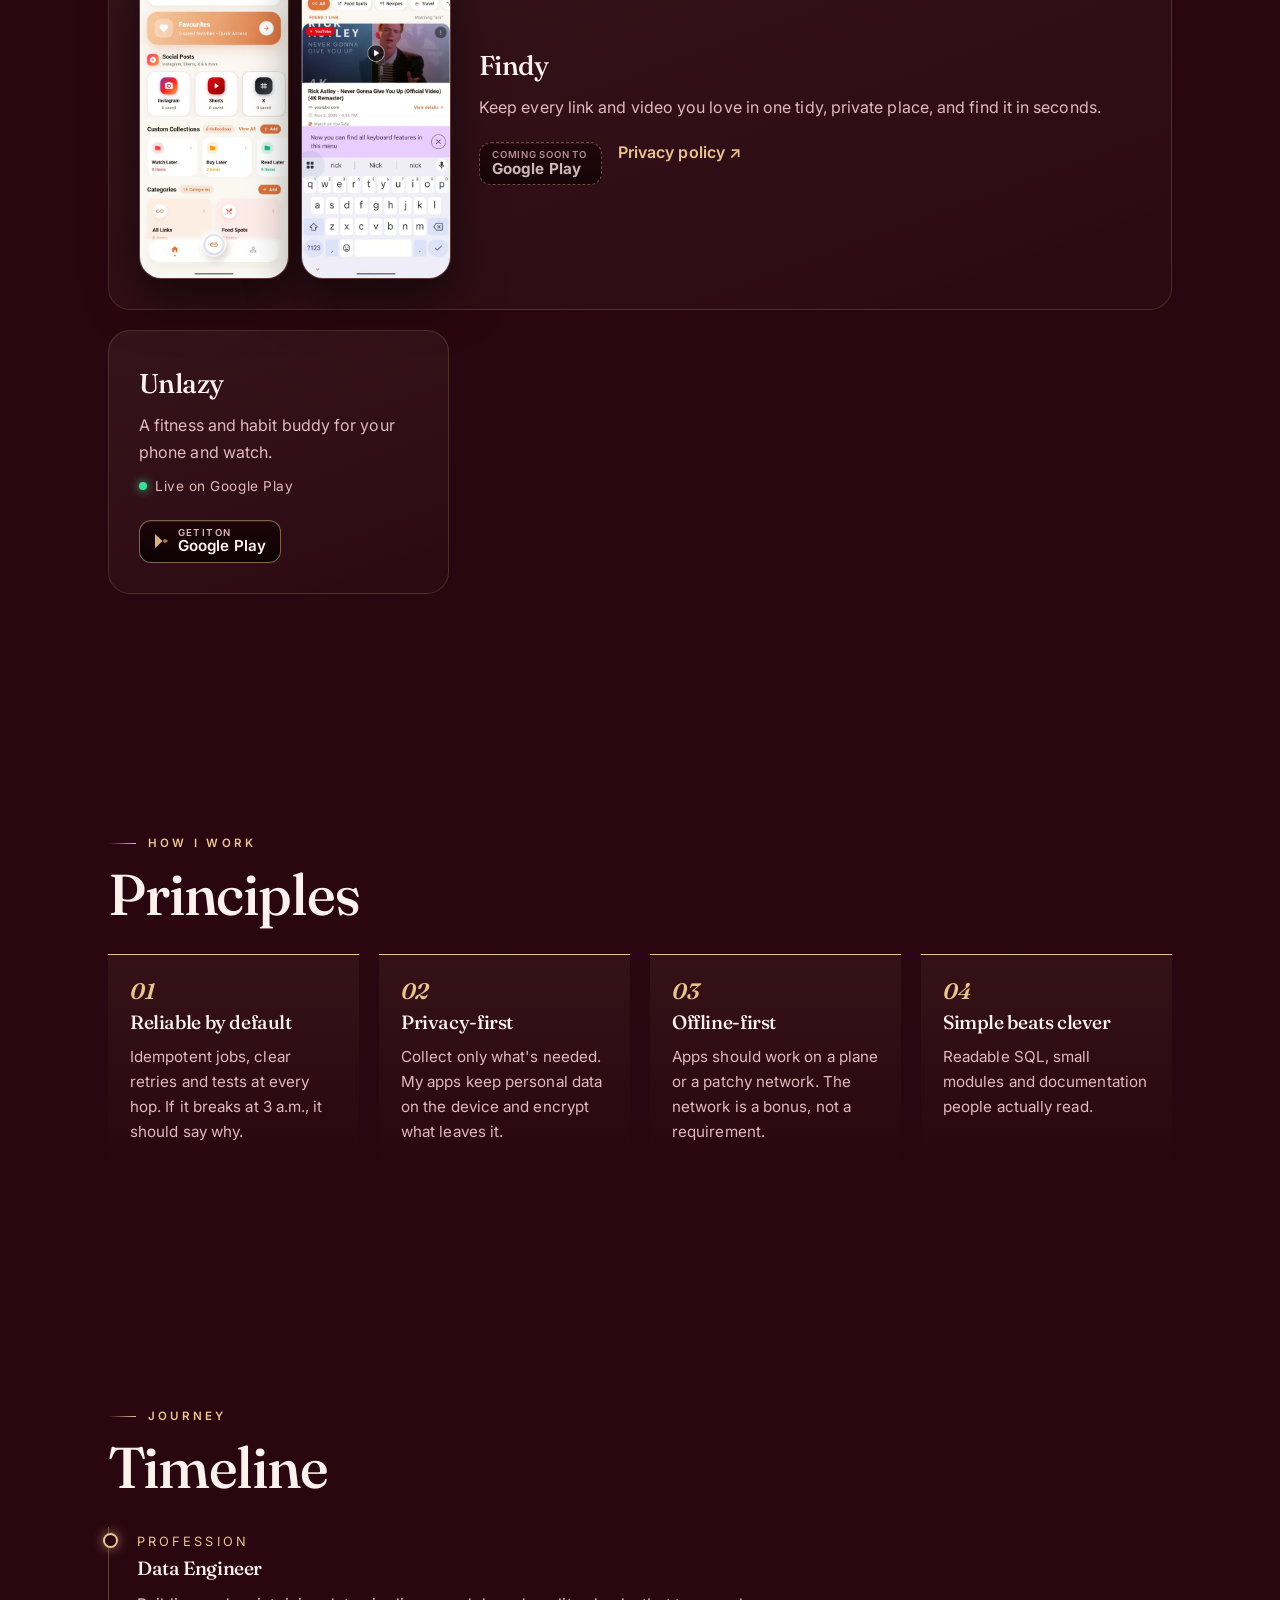
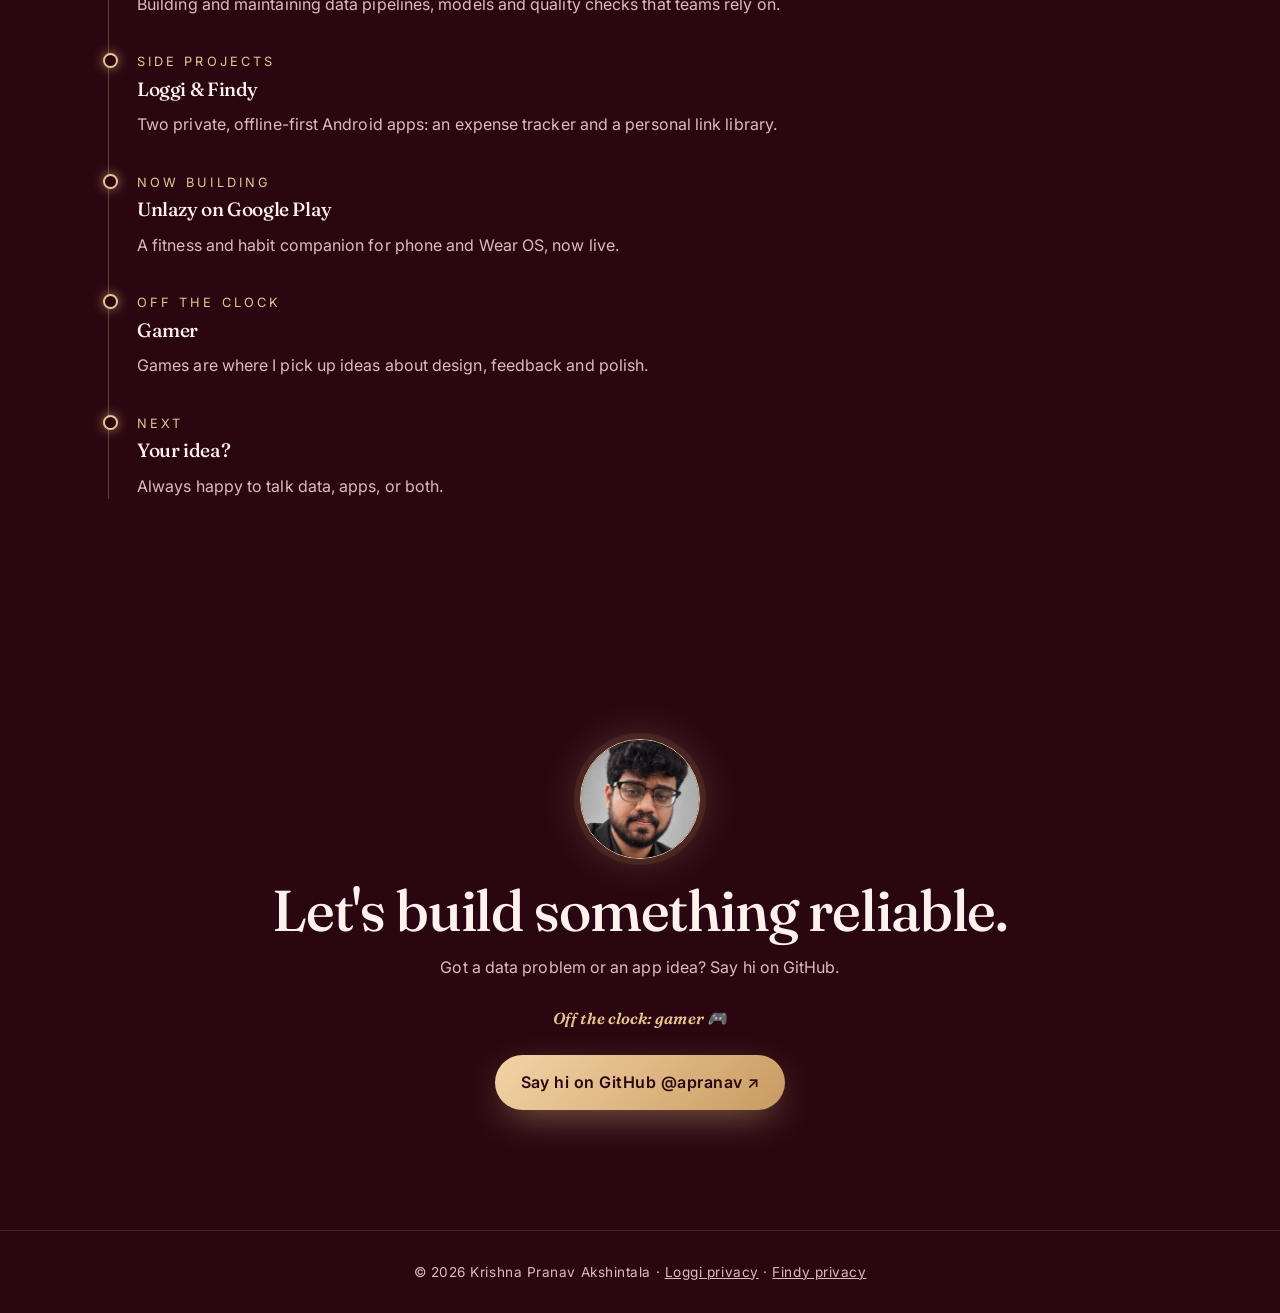
==== commit 0159a28c: "v8: premium polish (serif type, gold accents, grain, refined cards); short app descriptions, tech st" ====
--- a/index.html
+++ b/index.html
@@ -11,9 +11,12 @@
 <meta property="og:url" content="https://apranav.github.io/portfolio/"><meta name="twitter:card" content="summary_large_image"><meta name="twitter:image" content="https://apranav.github.io/portfolio/assets/og.jpg">
 <link rel="icon" href="favicon.ico" sizes="32x32"><link rel="icon" type="image/png" href="assets/favicon.png"><link rel="apple-touch-icon" href="assets/favicon.png">
 <link rel="preload" as="image" href="sequence/frame_000.webp">
+<link rel="preconnect" href="https://fonts.googleapis.com"><link rel="preconnect" href="https://fonts.gstatic.com" crossorigin>
+<link href="https://fonts.googleapis.com/css2?family=Fraunces:ital,opsz,wght@0,9..144,500;0,9..144,600;1,9..144,500&family=Inter:wght@400;500;600&display=swap" rel="stylesheet">
 <link rel="stylesheet" href="styles.css">
 </head>
 <body>
+<div class="grain" aria-hidden="true"></div>
 <a class="skip" href="#main">Skip to content</a>
 <header class="nav">
   <a class="logo" href="#top" aria-label="Back to top">KP<span>.</span></a>
@@ -74,8 +77,7 @@
     <article class="ov" data-from=".429" data-to=".55">
       <p class="eyebrow">03 — Beyond the day job</p>
       <h2>Loggi</h2>
-      <p class="lead">A privacy-first, offline expense tracker. It reads bank and UPI SMS on the device and turns them into categorised spending insights — no account, no cloud.</p>
-      <ul class="tags"><li>Flutter</li><li>Dart</li><li>Riverpod</li><li>SQLite / Drift</li><li>On-device parsing</li></ul>
+      <p class="lead">Your spending, sorted automatically from bank SMS. Private, offline and no sign-up.</p>
       <p class="status"><i class="dot live"></i>Live on Google Play</p>
       <a class="play" href="https://play.google.com/store/apps/details?id=com.AutoLedger" target="_blank" rel="noopener"><svg viewBox="0 0 24 24" width="18" height="18" aria-hidden="true"><path fill="currentColor" d="M4 2.5v19l10-9.5z" opacity=".9"/><path fill="currentColor" d="M14 12l3.2 3 3.3-1.9c.9-.5.9-1.7 0-2.2L17.2 9z" opacity=".6"/></svg><span><small>GET IT ON</small>Google Play</span></a>
     </article>
@@ -83,17 +85,15 @@
     <article class="ov" data-from=".571" data-to=".70">
       <p class="eyebrow">04 — Beyond the day job</p>
       <h2>Findy</h2>
-      <p class="lead"><em>Save it. Find it.</em> Share any link or video into Findy and it's organised into categories, searchable offline, and backed up with encryption.</p>
-      <ul class="tags"><li>Flutter</li><li>Dart</li><li>Riverpod</li><li>SQLite / Drift · FTS5</li><li>AES-256-GCM</li><li>Fingerprint lock</li></ul>
-      <p class="status"><i class="dot wip"></i>Android app · actively developed</p>
+      <p class="lead"><em>Save it. Find it.</em> Keep every link and video you love in one tidy, private place.</p>
+      <p class="status"><i class="dot wip"></i>In the works</p>
       <span class="play soon"><span><small>COMING SOON TO</small>Google Play</span></span>
     </article>
 
     <article class="ov" data-from=".714" data-to=".84">
       <p class="eyebrow">05 — Beyond the day job</p>
       <h2>Unlazy</h2>
-      <p class="lead">A fitness and habit companion for Android with a Wear OS app on the wrist — small nudges that make showing up a little easier.</p>
-      <ul class="tags"><li>Android</li><li>Kotlin</li><li>Wear OS</li></ul>
+      <p class="lead">A fitness and habit buddy for your phone and watch that helps you keep showing up.</p>
       <p class="status"><i class="dot live"></i>Live on Google Play</p>
       <a class="play" href="https://play.google.com/store/apps/details?id=com.unlazy" target="_blank" rel="noopener"><svg viewBox="0 0 24 24" width="18" height="18" aria-hidden="true"><path fill="currentColor" d="M4 2.5v19l10-9.5z" opacity=".9"/><path fill="currentColor" d="M14 12l3.2 3 3.3-1.9c.9-.5.9-1.7 0-2.2L17.2 9z" opacity=".6"/></svg><span><small>GET IT ON</small>Google Play</span></a>
     </article>
@@ -116,8 +116,8 @@
 </section>
 
 <div class="ticker" aria-label="Skills"><div class="track">
-  <span>Python</span><span>SQL</span><span>Data pipelines</span><span>ETL / ELT</span><span>Data modelling</span><span>Warehousing</span><span>Orchestration</span><span>Data quality</span><span>Flutter</span><span>Dart</span><span>Riverpod</span><span>SQLite / Drift</span><span>Kotlin</span><span>Wear OS</span><span>AES-256 encryption</span><span>Figma</span><span>Git</span><span>Gaming</span>
-  <span aria-hidden="true">Python</span><span aria-hidden="true">SQL</span><span aria-hidden="true">Data pipelines</span><span aria-hidden="true">ETL / ELT</span><span aria-hidden="true">Data modelling</span><span aria-hidden="true">Warehousing</span><span aria-hidden="true">Orchestration</span><span aria-hidden="true">Data quality</span><span aria-hidden="true">Flutter</span><span aria-hidden="true">Dart</span><span aria-hidden="true">Riverpod</span><span aria-hidden="true">SQLite / Drift</span><span aria-hidden="true">Kotlin</span><span aria-hidden="true">Wear OS</span><span aria-hidden="true">AES-256 encryption</span><span aria-hidden="true">Figma</span><span aria-hidden="true">Git</span><span aria-hidden="true">Gaming</span>
+  <span>Python</span><span>SQL</span><span>Data pipelines</span><span>ETL / ELT</span><span>Data modelling</span><span>Warehousing</span><span>Orchestration</span><span>Data quality</span><span>Figma</span><span>Git</span><span>Gaming</span>
+  <span aria-hidden="true">Python</span><span aria-hidden="true">SQL</span><span aria-hidden="true">Data pipelines</span><span aria-hidden="true">ETL / ELT</span><span aria-hidden="true">Data modelling</span><span aria-hidden="true">Warehousing</span><span aria-hidden="true">Orchestration</span><span aria-hidden="true">Data quality</span><span aria-hidden="true">Figma</span><span aria-hidden="true">Git</span><span aria-hidden="true">Gaming</span>
 </div></div>
 
 <section id="work" class="sec">
@@ -125,13 +125,13 @@
   <div class="grid">
     <article class="card reveal feat">
       <div class="shots"><img src="assets/shots/loggi-home.webp" width="405" height="900" loading="lazy" alt="Loggi home screen with monthly spending summary"><img src="assets/shots/loggi-categories.webp" width="405" height="900" loading="lazy" alt="Loggi spending breakdown by category"></div>
-      <div><span class="tag">Flutter · Riverpod · Drift</span><h3>Loggi</h3><p>Offline expense tracking from bank and UPI SMS. Parsing, categorising and insights all happen on the phone.</p><p class="status"><i class="dot live"></i>Live on Google Play</p><a class="play" href="https://play.google.com/store/apps/details?id=com.AutoLedger" target="_blank" rel="noopener"><svg viewBox="0 0 24 24" width="18" height="18" aria-hidden="true"><path fill="currentColor" d="M4 2.5v19l10-9.5z" opacity=".9"/><path fill="currentColor" d="M14 12l3.2 3 3.3-1.9c.9-.5.9-1.7 0-2.2L17.2 9z" opacity=".6"/></svg><span><small>GET IT ON</small>Google Play</span></a> <a href="https://github.com/apranav/Loggi" target="_blank" rel="noopener">Privacy policy ↗</a></div>
+      <div><h3>Loggi</h3><p>Your spending, sorted automatically from bank SMS. Private, offline and no sign-up.</p><p class="status"><i class="dot live"></i>Live on Google Play</p><a class="play" href="https://play.google.com/store/apps/details?id=com.AutoLedger" target="_blank" rel="noopener"><svg viewBox="0 0 24 24" width="18" height="18" aria-hidden="true"><path fill="currentColor" d="M4 2.5v19l10-9.5z" opacity=".9"/><path fill="currentColor" d="M14 12l3.2 3 3.3-1.9c.9-.5.9-1.7 0-2.2L17.2 9z" opacity=".6"/></svg><span><small>GET IT ON</small>Google Play</span></a> <a href="https://github.com/apranav/Loggi" target="_blank" rel="noopener">Privacy policy ↗</a></div>
     </article>
     <article class="card reveal feat">
       <div class="shots"><img src="assets/shots/findy-home.webp" width="405" height="900" loading="lazy" alt="Findy home screen with saved links"><img src="assets/shots/findy-search.webp" width="405" height="900" loading="lazy" alt="Findy offline search results"></div>
-      <div><span class="tag">Flutter · FTS5 · AES-256-GCM</span><h3>Findy</h3><p>Save links and media, find them instantly with offline full-text search, lock with a fingerprint and back up with encryption.</p><span class="play soon"><span><small>COMING SOON TO</small>Google Play</span></span> <a href="https://github.com/apranav/Findy" target="_blank" rel="noopener">Privacy policy ↗</a></div>
+      <div><h3>Findy</h3><p>Keep every link and video you love in one tidy, private place, and find it in seconds.</p><span class="play soon"><span><small>COMING SOON TO</small>Google Play</span></span> <a href="https://github.com/apranav/Findy" target="_blank" rel="noopener">Privacy policy ↗</a></div>
     </article>
-    <article class="card reveal"><span class="tag">Android · Kotlin · Wear OS</span><h3>Unlazy</h3><p>Fitness and habit tracking on your phone and your wrist.</p><p class="status"><i class="dot live"></i>Live on Google Play</p><a class="play" href="https://play.google.com/store/apps/details?id=com.unlazy" target="_blank" rel="noopener"><svg viewBox="0 0 24 24" width="18" height="18" aria-hidden="true"><path fill="currentColor" d="M4 2.5v19l10-9.5z" opacity=".9"/><path fill="currentColor" d="M14 12l3.2 3 3.3-1.9c.9-.5.9-1.7 0-2.2L17.2 9z" opacity=".6"/></svg><span><small>GET IT ON</small>Google Play</span></a></article>
+    <article class="card reveal"><h3>Unlazy</h3><p>A fitness and habit buddy for your phone and watch.</p><p class="status"><i class="dot live"></i>Live on Google Play</p><a class="play" href="https://play.google.com/store/apps/details?id=com.unlazy" target="_blank" rel="noopener"><svg viewBox="0 0 24 24" width="18" height="18" aria-hidden="true"><path fill="currentColor" d="M4 2.5v19l10-9.5z" opacity=".9"/><path fill="currentColor" d="M14 12l3.2 3 3.3-1.9c.9-.5.9-1.7 0-2.2L17.2 9z" opacity=".6"/></svg><span><small>GET IT ON</small>Google Play</span></a></article>
   </div>
 </section>
 
@@ -149,7 +149,7 @@
   <p class="eyebrow reveal">Journey</p><h2 class="reveal">Timeline</h2>
   <ol class="timeline">
     <li class="reveal"><span class="when">Profession</span><h3>Data Engineer</h3><p>Building and maintaining data pipelines, models and quality checks that teams rely on.</p></li>
-    <li class="reveal"><span class="when">Side projects</span><h3>Loggi &amp; Findy</h3><p>Two offline-first Flutter apps for Android: SMS expense tracking and a private link library.</p></li>
+    <li class="reveal"><span class="when">Side projects</span><h3>Loggi &amp; Findy</h3><p>Two private, offline-first Android apps: an expense tracker and a personal link library.</p></li>
     <li class="reveal"><span class="when">Now building</span><h3>Unlazy on Google Play</h3><p>A fitness and habit companion for phone and Wear OS, now live.</p></li>
     <li class="reveal"><span class="when">Off the clock</span><h3>Gamer</h3><p>Games are where I pick up ideas about design, feedback and polish.</p></li>
     <li class="reveal"><span class="when">Next</span><h3>Your idea?</h3><p>Always happy to talk data, apps, or both.</p></li>
--- a/styles.css
+++ b/styles.css
@@ -99,3 +99,57 @@
 @media(max-width:820px){.ov .play{margin-top:8px;padding:5px 11px;font-size:.85rem}}
 @media(max-width:820px){.ov .tags{gap:5px;margin:8px 0 6px}.ov .tags li{font-size:.68rem;padding:2px 8px}.ov .gtags{display:none}.ov .status{font-size:.78rem}}
 @media(max-width:820px) and (max-height:780px){.ov .tags{display:none}.ov .lead{font-size:.86rem;line-height:1.5}}
+
+/* v7: character pinned to the side */
+@media(max-width:820px){
+ .ov,.ov-wide{left:10px;right:auto;width:54vw;top:50%;bottom:auto;transform:translateY(calc(-50% + 40px));padding:14px;max-height:78vh;max-height:78svh}
+ .ov.on{transform:translateY(-50%)}
+ .ov:first-of-type{padding:14px}
+ h1{font-size:1.7rem}h2{font-size:1.25rem}.lead{font-size:.84rem;line-height:1.5}.role{font-size:.95rem}
+ .counters{flex-wrap:wrap;gap:10px}
+ .spot{right:22vw;top:18%;width:70vw}.floor{right:var(--fx);width:40vw}
+ .angle{right:12px}
+ .pipe{margin-top:2px}
+}
+
+/* v8: premium layer */
+:root{--gold:#e9c48f;--gold2:#b98a55;--serif:"Fraunces",Georgia,serif}
+body{font-family:Inter,system-ui,sans-serif;letter-spacing:.005em}
+.grain{position:fixed;inset:0;z-index:60;pointer-events:none;opacity:.07;mix-blend-mode:overlay;background-image:url("data:image/svg+xml,%3Csvg xmlns='http://www.w3.org/2000/svg' width='160' height='160'%3E%3Cfilter id='n'%3E%3CfeTurbulence type='fractalNoise' baseFrequency='.9' numOctaves='2'/%3E%3C/filter%3E%3Crect width='100%25' height='100%25' filter='url(%23n)'/%3E%3C/svg%3E")}
+h1,h2,h3{font-family:var(--serif);font-weight:500;letter-spacing:-.02em}
+h1{font-weight:600;background:linear-gradient(180deg,#fff6ef 30%,#f0cfa6);-webkit-background-clip:text;background-clip:text;color:transparent}
+h2 em,.lead em{font-family:var(--serif);font-style:italic;color:var(--gold)}
+.eyebrow{color:var(--gold);letter-spacing:.28em;font-size:.72rem;display:flex;align-items:center;gap:12px}
+.eyebrow::before{content:"";width:28px;height:1px;background:linear-gradient(90deg,transparent,var(--gold))}
+.contact .eyebrow,.contact .eyebrow::before{justify-content:center}
+.role{background:linear-gradient(90deg,#f7d9b0,var(--gold2));-webkit-background-clip:text;background-clip:text}
+.nav{background:rgba(26,4,10,.55);border-bottom:1px solid rgba(233,196,143,.14)}
+.logo{font-family:var(--serif);font-weight:600;letter-spacing:.02em}.logo span{color:var(--gold)}
+.nav ul a{letter-spacing:.06em;font-size:.86rem;position:relative}.nav ul a::after{content:"";position:absolute;left:0;right:100%;bottom:-6px;height:1px;background:var(--gold);transition:right .35s}.nav ul a:hover::after{right:0}
+.navcta{border-color:rgba(233,196,143,.45);color:var(--gold)}
+.ov{border-radius:18px;background:linear-gradient(160deg,rgba(70,14,30,.72),rgba(30,5,12,.72));border:1px solid transparent;background-clip:padding-box;box-shadow:0 30px 80px -30px rgba(0,0,0,.8),inset 0 1px 0 rgba(255,230,200,.08);position:absolute}
+.ov::before{content:"";position:absolute;inset:-1px;border-radius:inherit;padding:1px;background:linear-gradient(140deg,rgba(233,196,143,.65),rgba(233,196,143,.05) 40%,rgba(194,48,79,.35));-webkit-mask:linear-gradient(#000 0 0) content-box,linear-gradient(#000 0 0);-webkit-mask-composite:xor;mask-composite:exclude;pointer-events:none}
+.ov:first-of-type::before{display:none}
+.stage{background:radial-gradient(110% 80% at 70% 10%,#5e1628 0%,#350a15 40%,#1c0409 78%)}
+.spot{background:radial-gradient(circle,rgba(233,170,140,.35),rgba(160,30,60,.35) 40%,transparent 70%)}
+.play{border-radius:12px;background:linear-gradient(180deg,#1c0509,#0d0204);border-color:rgba(233,196,143,.5);box-shadow:inset 0 1px 0 rgba(255,230,200,.1)}
+.status{letter-spacing:.04em}
+.ticker{background:#1c0409;border-color:rgba(233,196,143,.14)}
+.track span{font-family:var(--serif);font-style:italic;font-weight:500;font-size:1.15rem;color:#e8c9b8}.track span::after{color:var(--gold)}
+.sec h2{font-size:clamp(2.2rem,4.6vw,3.6rem)}
+.card{border-radius:22px;background:linear-gradient(160deg,rgba(255,235,220,.06),rgba(255,255,255,.015));border-color:rgba(233,196,143,.16);padding:30px}
+.card:hover{border-color:rgba(233,196,143,.55);box-shadow:0 24px 70px -24px rgba(194,48,79,.55)}
+.card h3{font-size:1.7rem;margin-bottom:4px}
+.card a{color:var(--gold)}
+.shots img{border-radius:22px;border-color:rgba(233,196,143,.25);box-shadow:0 20px 50px rgba(0,0,0,.55)}
+.prin div{border-top:1px solid var(--gold);background:linear-gradient(180deg,rgba(233,196,143,.06),transparent)}
+.prin span{color:var(--gold);font-family:var(--serif);font-style:italic;font-size:1.4rem}
+.timeline{border-left:1px solid rgba(233,196,143,.3)}.timeline li::before{border:2px solid var(--gold);width:11px;height:11px;left:-34px;box-shadow:0 0 12px rgba(233,196,143,.6)}
+.when{color:var(--gold);letter-spacing:.24em}
+.head{border:1px solid var(--gold);box-shadow:0 0 0 6px rgba(233,196,143,.08),0 0 40px rgba(233,196,143,.25)}
+.btn{background:linear-gradient(135deg,#f3d4a6,#c99a62);color:#2a0710;letter-spacing:.03em;box-shadow:0 12px 40px -12px rgba(233,196,143,.6);transition:transform .25s,box-shadow .25s}.btn:hover{transform:translateY(-2px);box-shadow:0 18px 50px -12px rgba(233,196,143,.8)}
+.hobby{color:var(--gold)!important;font-family:var(--serif);font-style:italic}
+.counters b{font-family:var(--serif);font-weight:500;color:var(--gold)}
+footer{border-color:rgba(233,196,143,.14);letter-spacing:.04em}
+::selection{background:rgba(233,196,143,.35)}
+@media(max-width:820px){h1{font-size:1.8rem}h2{font-size:1.35rem}}
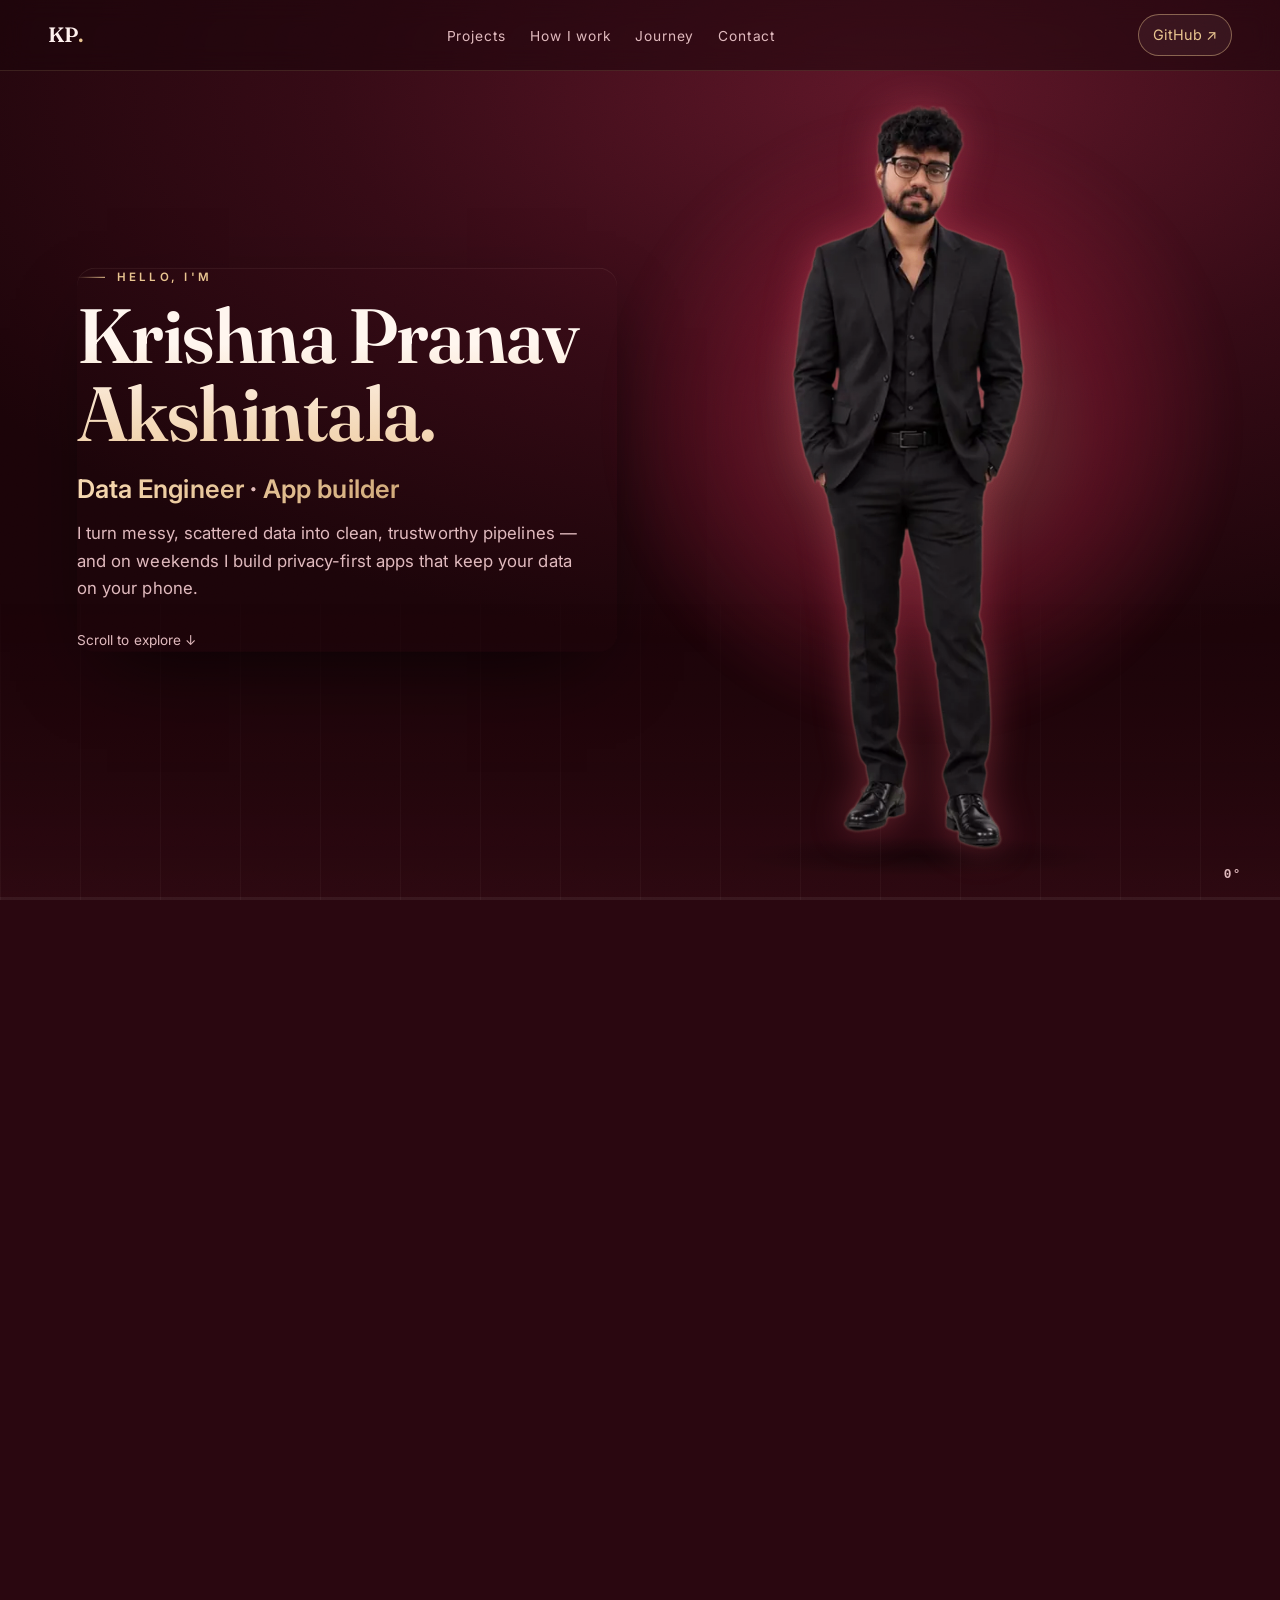
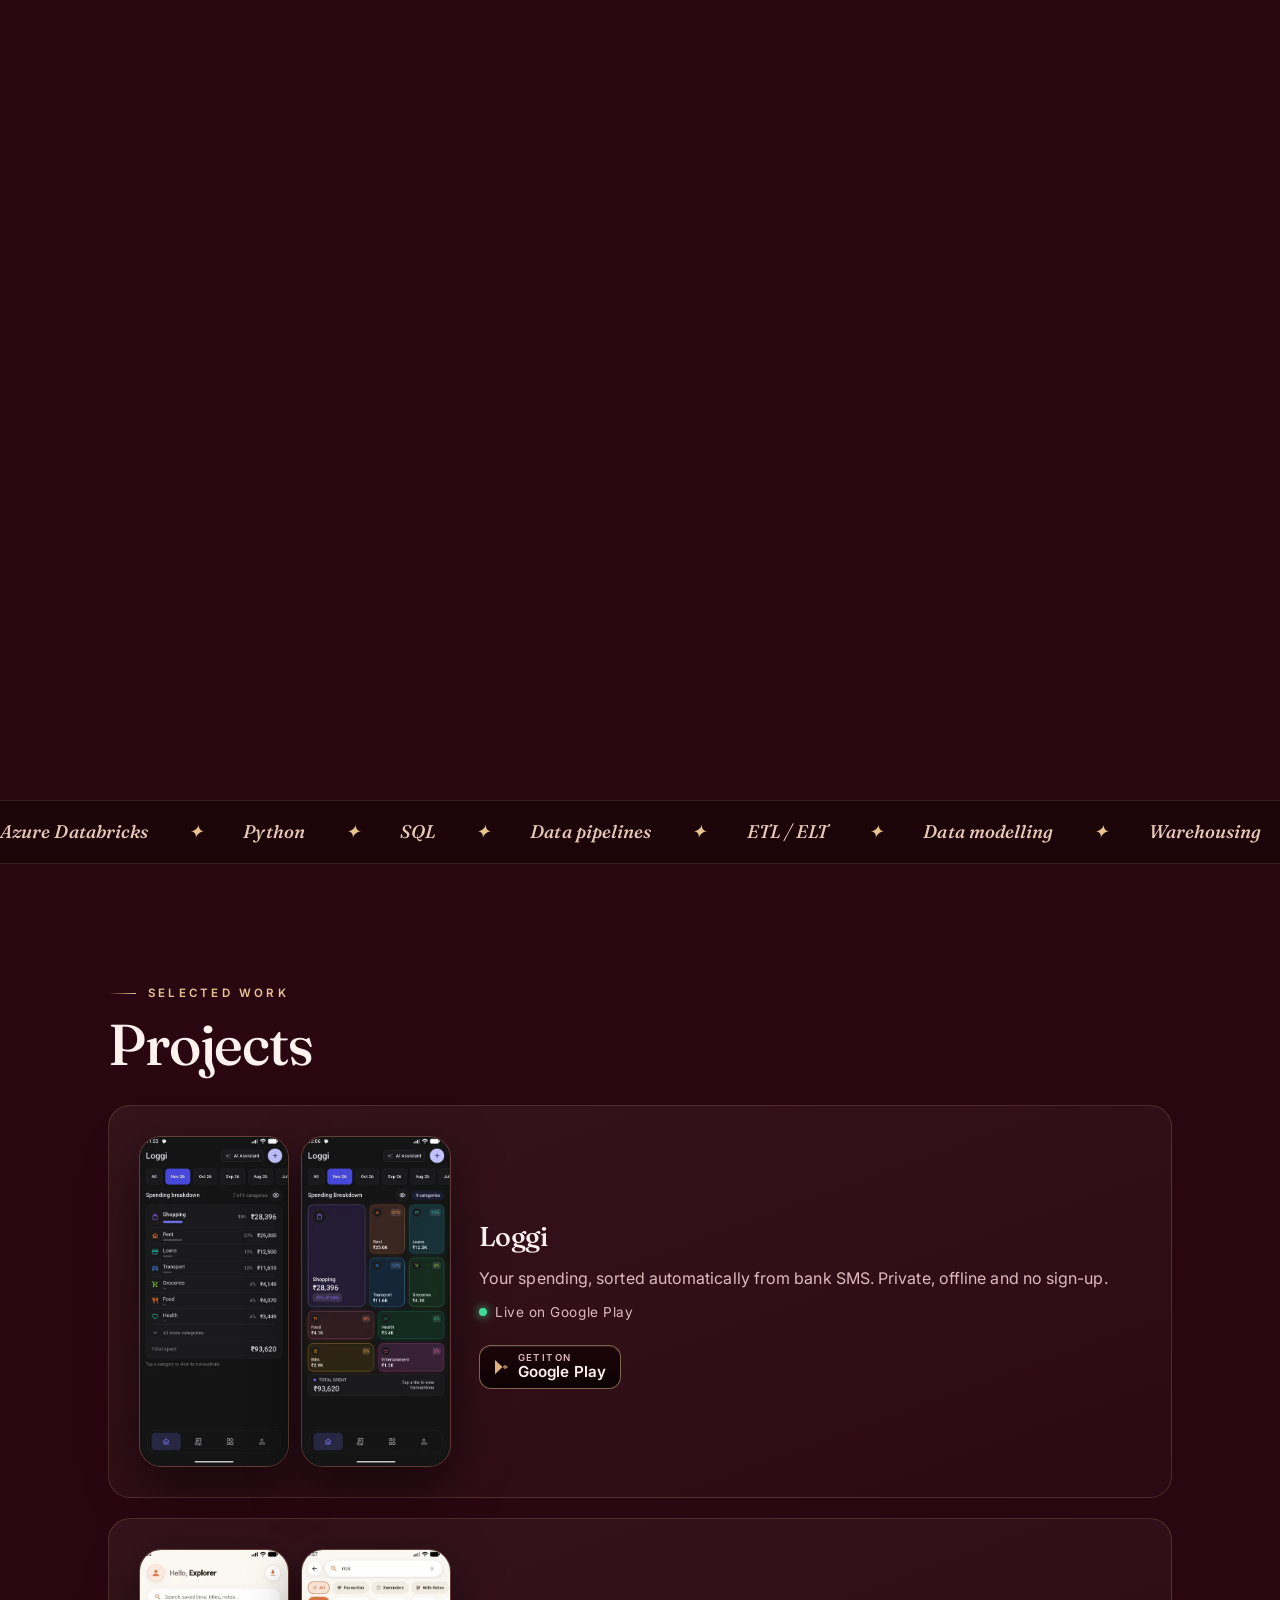
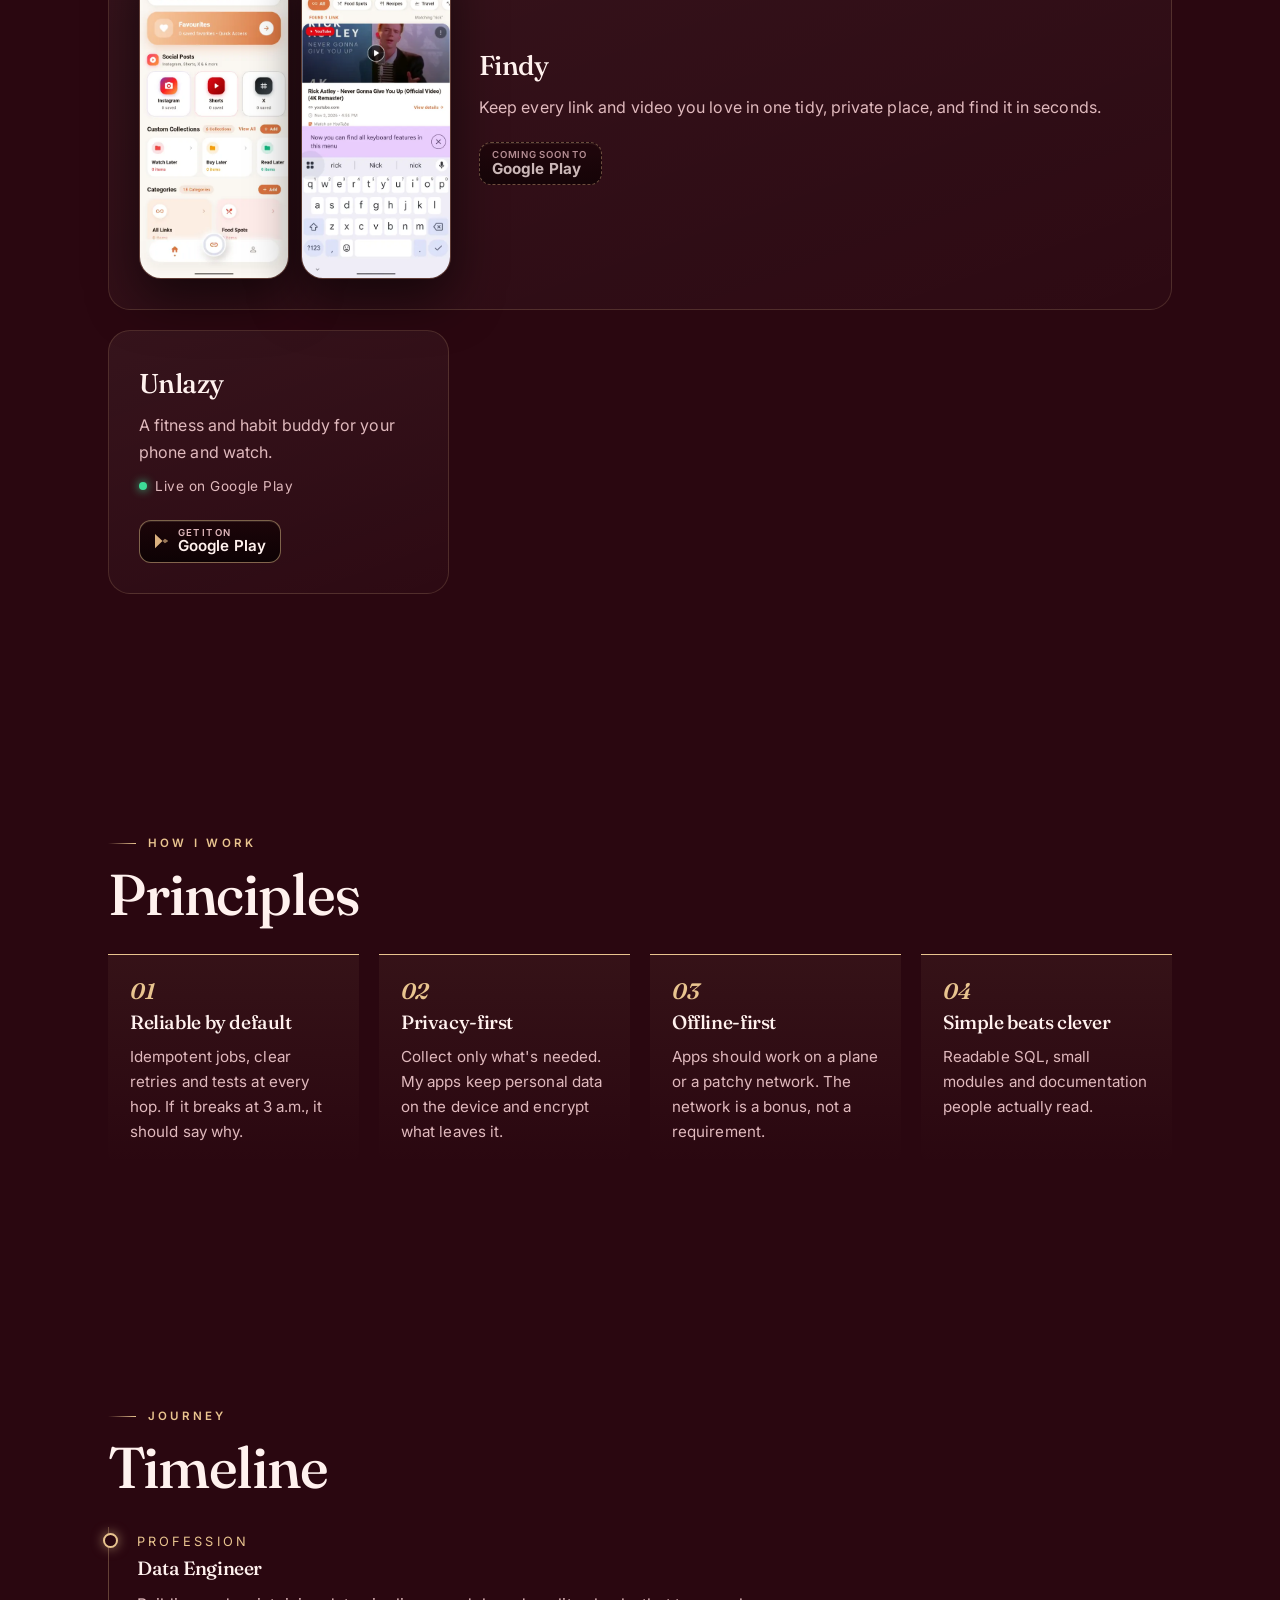
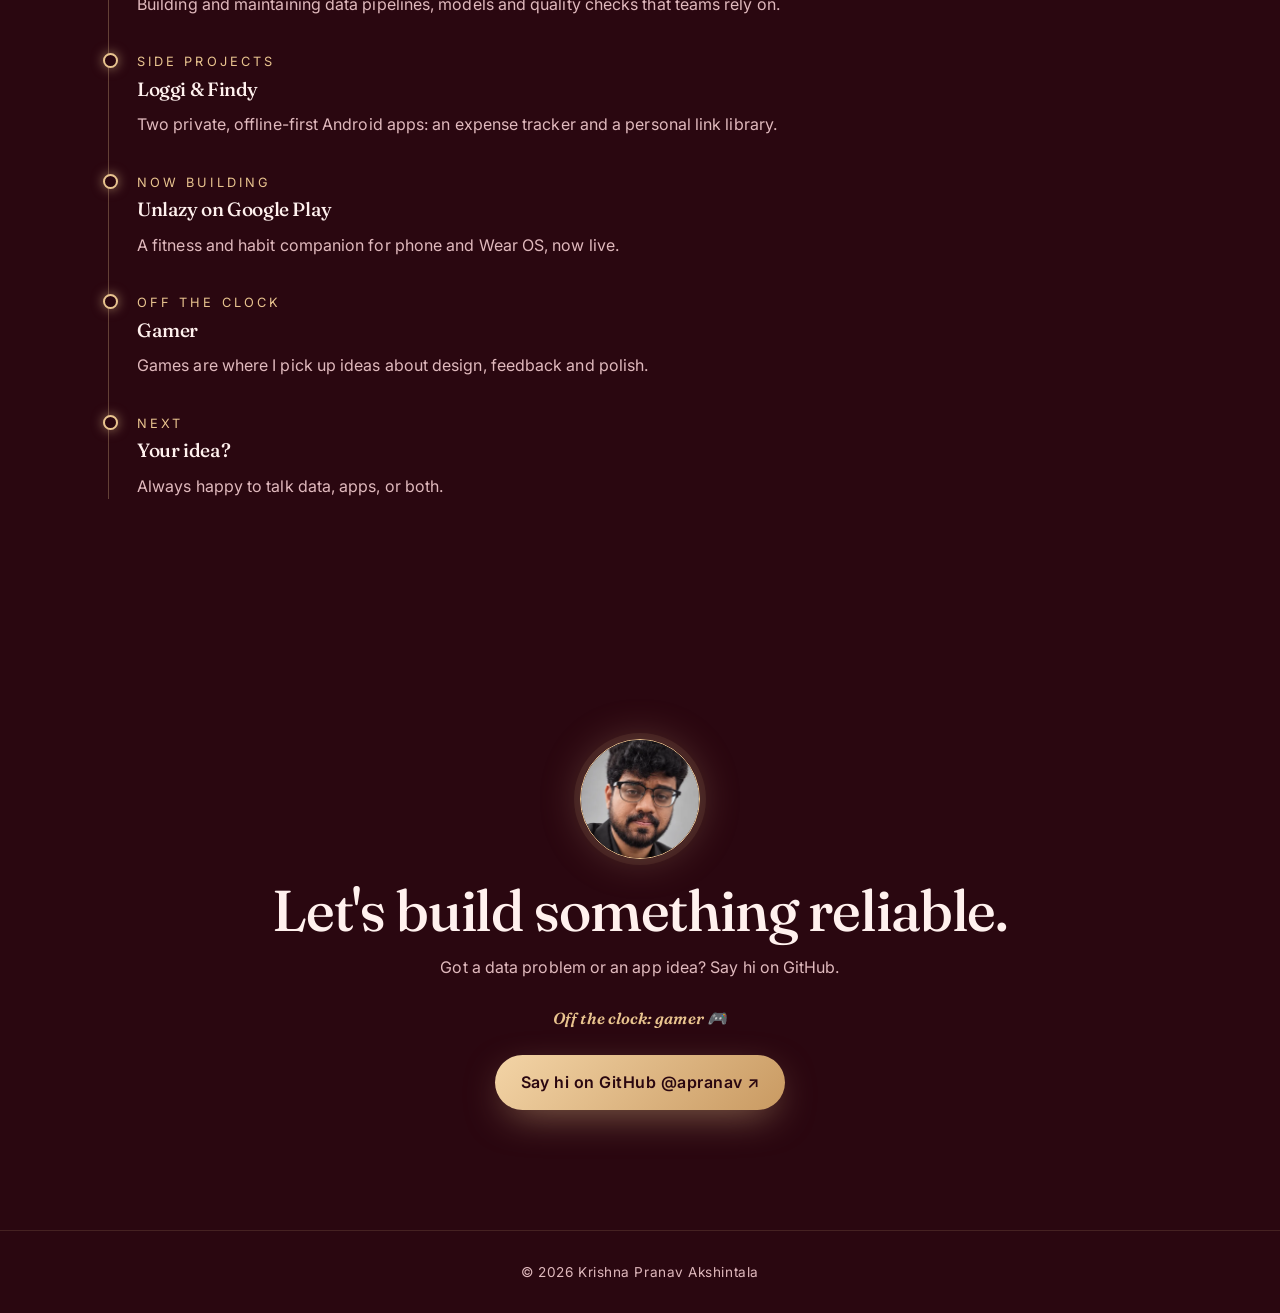
==== commit 8eaa05cd: "Remove privacy links; add Azure Databricks, Python, SQL to data engineering" ====
--- a/index.html
+++ b/index.html
@@ -43,9 +43,10 @@
       <p class="eyebrow">01 — The day job</p>
       <h2>Data engineering</h2>
       <p class="lead">I design and run the plumbing that gets data from where it's born to where decisions are made.</p>
+      <ul class="stack"><li>Azure Databricks</li><li>Python</li><li>SQL</li></ul>
       <ul class="caps">
         <li><b>Ingestion</b><span class="d"> batch and incremental loads from APIs, databases and files</span></li>
-        <li><b>ETL / ELT</b><span class="d"> transformations in Python and SQL that are readable and testable</span></li>
+        <li><b>ETL / ELT</b><span class="d"> transformations in Python and SQL on Azure Databricks that are readable and testable</span></li>
         <li><b>Modelling &amp; warehousing</b><span class="d"> clear, well-documented models analysts can trust</span></li>
         <li><b>Orchestration</b><span class="d"> scheduled, dependency-aware jobs with retries and alerts</span></li>
         <li><b>Data quality</b><span class="d"> checks, freshness and reconciliation so numbers stay right</span></li>
@@ -116,8 +117,8 @@
 </section>
 
 <div class="ticker" aria-label="Skills"><div class="track">
-  <span>Python</span><span>SQL</span><span>Data pipelines</span><span>ETL / ELT</span><span>Data modelling</span><span>Warehousing</span><span>Orchestration</span><span>Data quality</span><span>Figma</span><span>Git</span><span>Gaming</span>
-  <span aria-hidden="true">Python</span><span aria-hidden="true">SQL</span><span aria-hidden="true">Data pipelines</span><span aria-hidden="true">ETL / ELT</span><span aria-hidden="true">Data modelling</span><span aria-hidden="true">Warehousing</span><span aria-hidden="true">Orchestration</span><span aria-hidden="true">Data quality</span><span aria-hidden="true">Figma</span><span aria-hidden="true">Git</span><span aria-hidden="true">Gaming</span>
+  <span>Azure Databricks</span><span>Python</span><span>SQL</span><span>Data pipelines</span><span>ETL / ELT</span><span>Data modelling</span><span>Warehousing</span><span>Orchestration</span><span>Data quality</span><span>Figma</span><span>Git</span><span>Gaming</span>
+  <span aria-hidden="true">Azure Databricks</span><span aria-hidden="true">Python</span><span aria-hidden="true">SQL</span><span aria-hidden="true">Data pipelines</span><span aria-hidden="true">ETL / ELT</span><span aria-hidden="true">Data modelling</span><span aria-hidden="true">Warehousing</span><span aria-hidden="true">Orchestration</span><span aria-hidden="true">Data quality</span><span aria-hidden="true">Figma</span><span aria-hidden="true">Git</span><span aria-hidden="true">Gaming</span>
 </div></div>
 
 <section id="work" class="sec">
@@ -125,11 +126,11 @@
   <div class="grid">
     <article class="card reveal feat">
       <div class="shots"><img src="assets/shots/loggi-home.webp" width="405" height="900" loading="lazy" alt="Loggi home screen with monthly spending summary"><img src="assets/shots/loggi-categories.webp" width="405" height="900" loading="lazy" alt="Loggi spending breakdown by category"></div>
-      <div><h3>Loggi</h3><p>Your spending, sorted automatically from bank SMS. Private, offline and no sign-up.</p><p class="status"><i class="dot live"></i>Live on Google Play</p><a class="play" href="https://play.google.com/store/apps/details?id=com.AutoLedger" target="_blank" rel="noopener"><svg viewBox="0 0 24 24" width="18" height="18" aria-hidden="true"><path fill="currentColor" d="M4 2.5v19l10-9.5z" opacity=".9"/><path fill="currentColor" d="M14 12l3.2 3 3.3-1.9c.9-.5.9-1.7 0-2.2L17.2 9z" opacity=".6"/></svg><span><small>GET IT ON</small>Google Play</span></a> <a href="https://github.com/apranav/Loggi" target="_blank" rel="noopener">Privacy policy ↗</a></div>
+      <div><h3>Loggi</h3><p>Your spending, sorted automatically from bank SMS. Private, offline and no sign-up.</p><p class="status"><i class="dot live"></i>Live on Google Play</p><a class="play" href="https://play.google.com/store/apps/details?id=com.AutoLedger" target="_blank" rel="noopener"><svg viewBox="0 0 24 24" width="18" height="18" aria-hidden="true"><path fill="currentColor" d="M4 2.5v19l10-9.5z" opacity=".9"/><path fill="currentColor" d="M14 12l3.2 3 3.3-1.9c.9-.5.9-1.7 0-2.2L17.2 9z" opacity=".6"/></svg><span><small>GET IT ON</small>Google Play</span></a></div>
     </article>
     <article class="card reveal feat">
       <div class="shots"><img src="assets/shots/findy-home.webp" width="405" height="900" loading="lazy" alt="Findy home screen with saved links"><img src="assets/shots/findy-search.webp" width="405" height="900" loading="lazy" alt="Findy offline search results"></div>
-      <div><h3>Findy</h3><p>Keep every link and video you love in one tidy, private place, and find it in seconds.</p><span class="play soon"><span><small>COMING SOON TO</small>Google Play</span></span> <a href="https://github.com/apranav/Findy" target="_blank" rel="noopener">Privacy policy ↗</a></div>
+      <div><h3>Findy</h3><p>Keep every link and video you love in one tidy, private place, and find it in seconds.</p><span class="play soon"><span><small>COMING SOON TO</small>Google Play</span></span></div>
     </article>
     <article class="card reveal"><h3>Unlazy</h3><p>A fitness and habit buddy for your phone and watch.</p><p class="status"><i class="dot live"></i>Live on Google Play</p><a class="play" href="https://play.google.com/store/apps/details?id=com.unlazy" target="_blank" rel="noopener"><svg viewBox="0 0 24 24" width="18" height="18" aria-hidden="true"><path fill="currentColor" d="M4 2.5v19l10-9.5z" opacity=".9"/><path fill="currentColor" d="M14 12l3.2 3 3.3-1.9c.9-.5.9-1.7 0-2.2L17.2 9z" opacity=".6"/></svg><span><small>GET IT ON</small>Google Play</span></a></article>
   </div>
@@ -164,6 +165,6 @@
   <a class="btn" href="https://github.com/apranav" target="_blank" rel="noopener">Say hi on GitHub @apranav ↗</a>
 </section>
 </main>
-<footer><p>© <span id="yr"></span> Krishna Pranav Akshintala · <a href="https://github.com/apranav/Loggi" target="_blank" rel="noopener">Loggi privacy</a> · <a href="https://github.com/apranav/Findy" target="_blank" rel="noopener">Findy privacy</a></p></footer>
+<footer><p>© <span id="yr"></span> Krishna Pranav Akshintala</p></footer>
 <script src="main.js" defer></script>
 </body></html>
--- a/styles.css
+++ b/styles.css
@@ -153,3 +153,7 @@
 footer{border-color:rgba(233,196,143,.14);letter-spacing:.04em}
 ::selection{background:rgba(233,196,143,.35)}
 @media(max-width:820px){h1{font-size:1.8rem}h2{font-size:1.35rem}}
+
+.stack{list-style:none;display:flex;flex-wrap:wrap;gap:8px;margin:14px 0 4px}
+.stack li{font-size:.8rem;font-weight:600;letter-spacing:.04em;padding:5px 12px;border-radius:999px;color:#2a0710;background:linear-gradient(135deg,#f3d4a6,#c99a62)}
+@media(max-width:820px){.stack{margin:8px 0 2px;gap:6px}.stack li{font-size:.7rem;padding:3px 9px}}
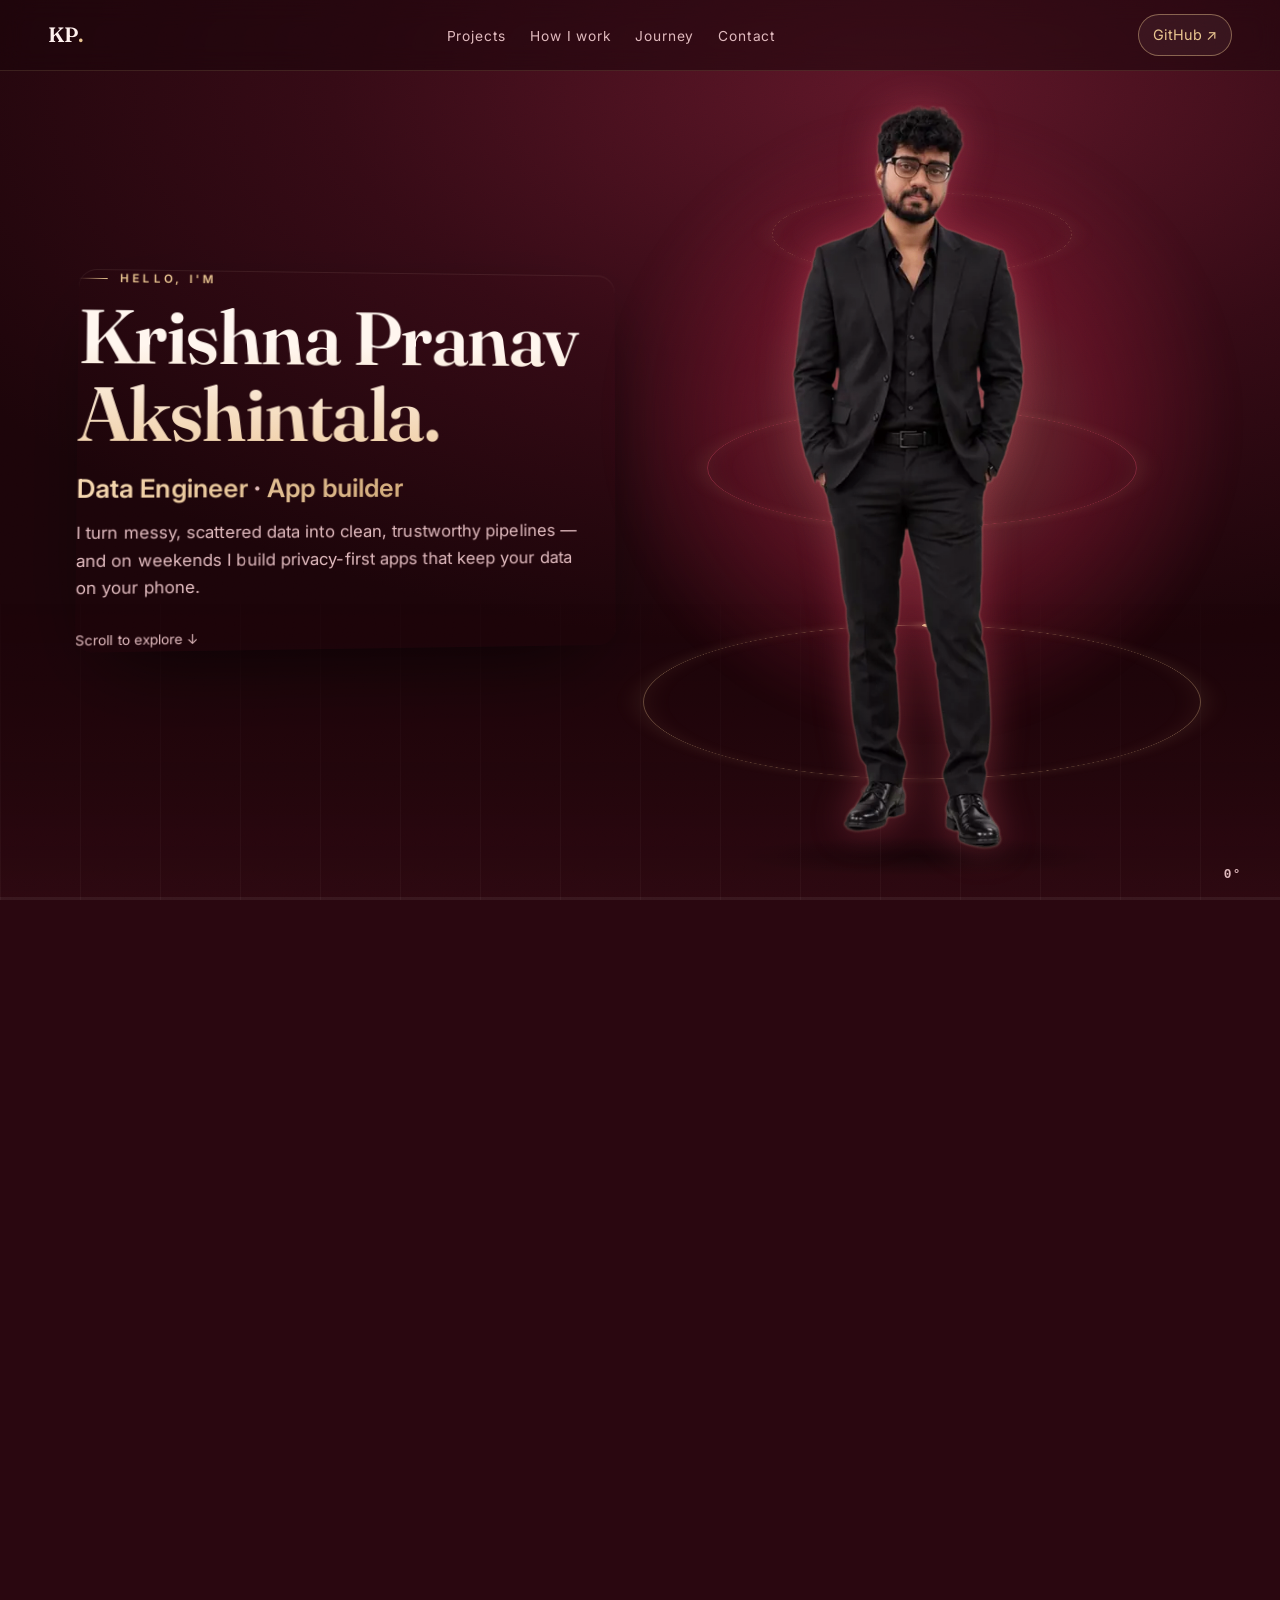
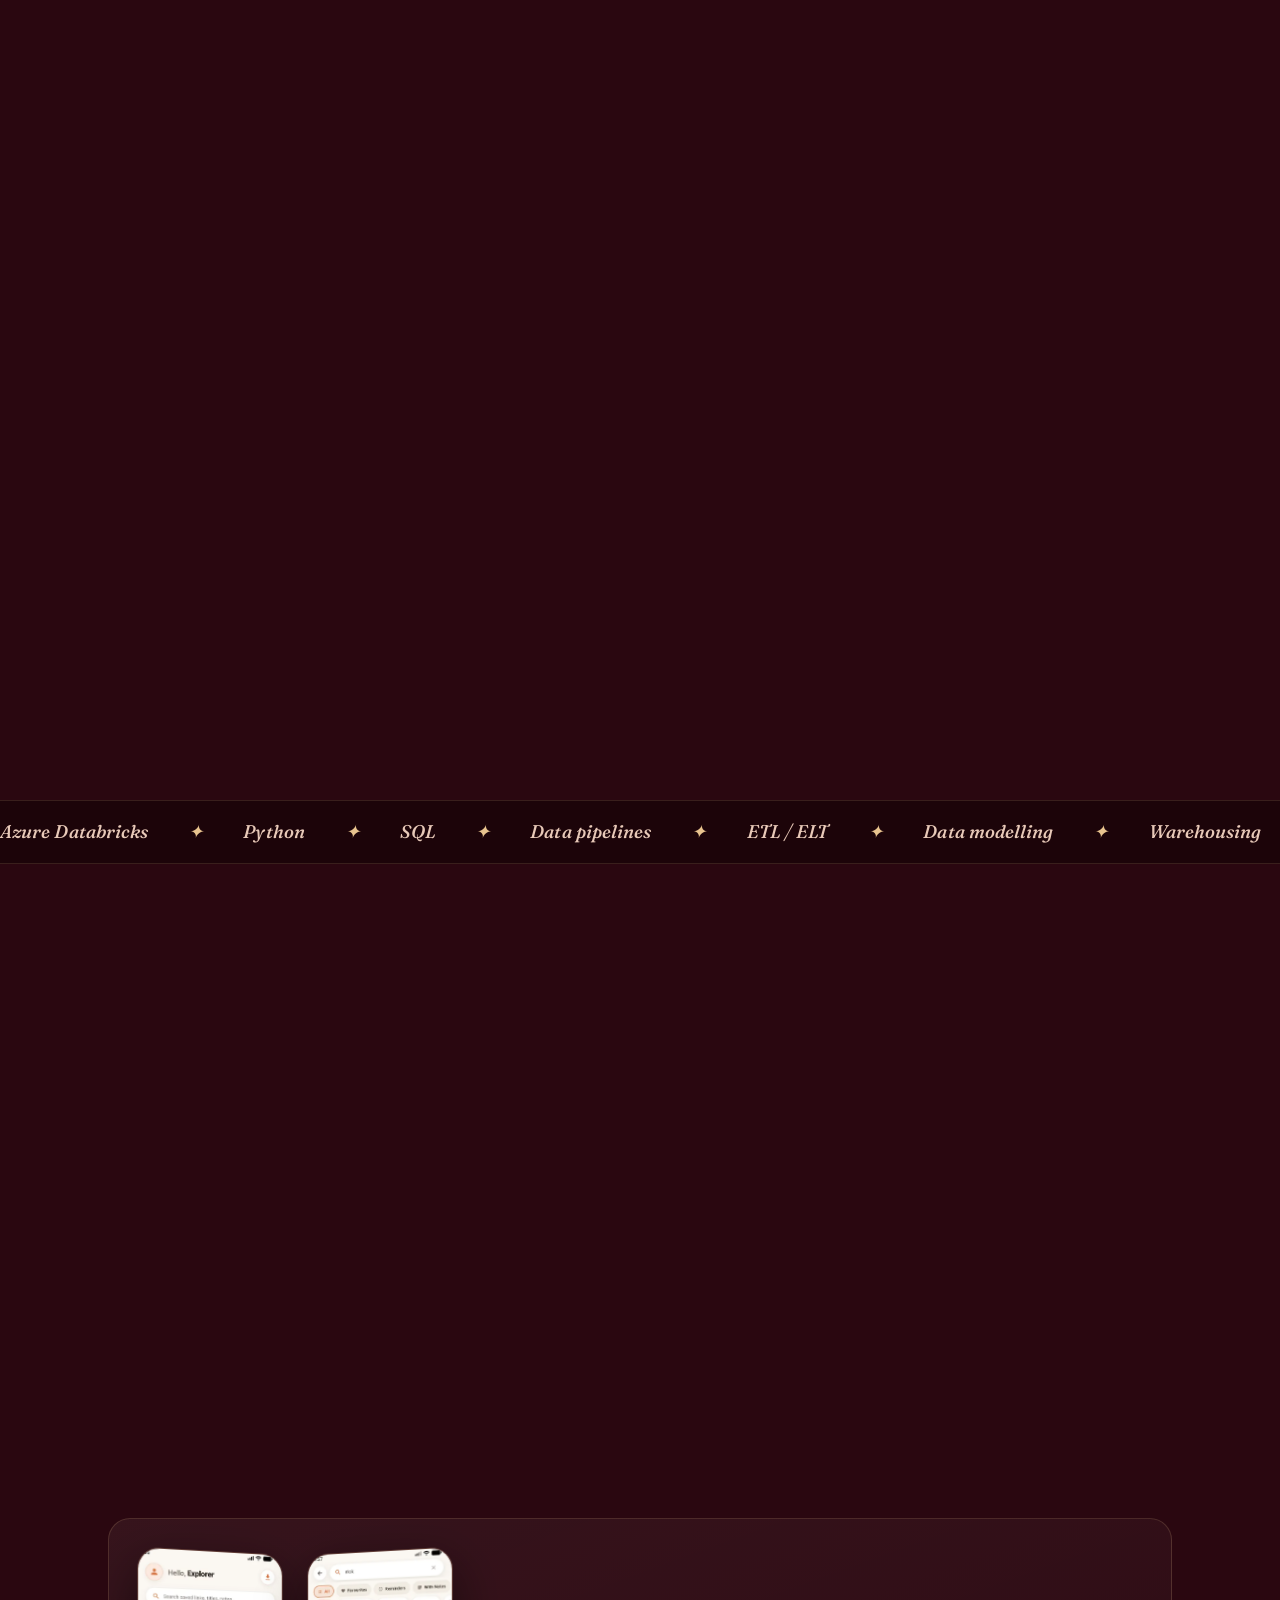
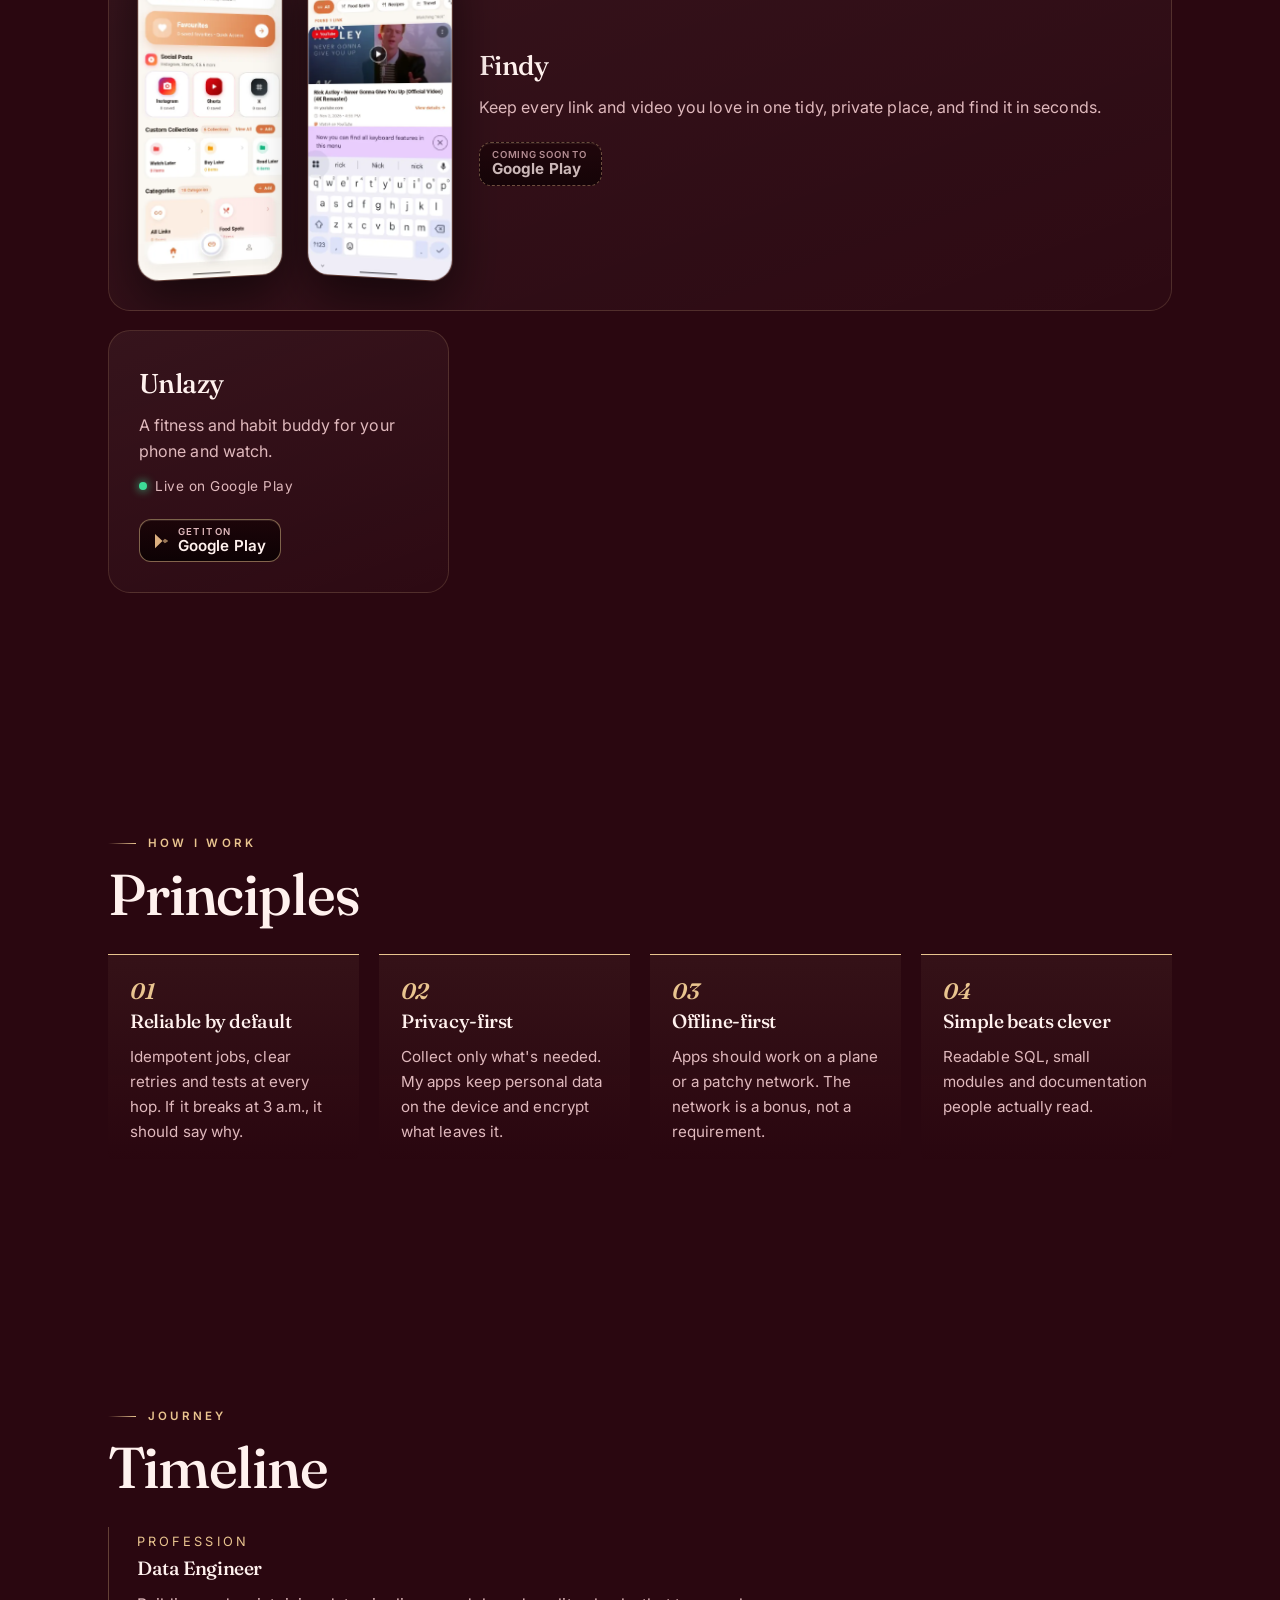
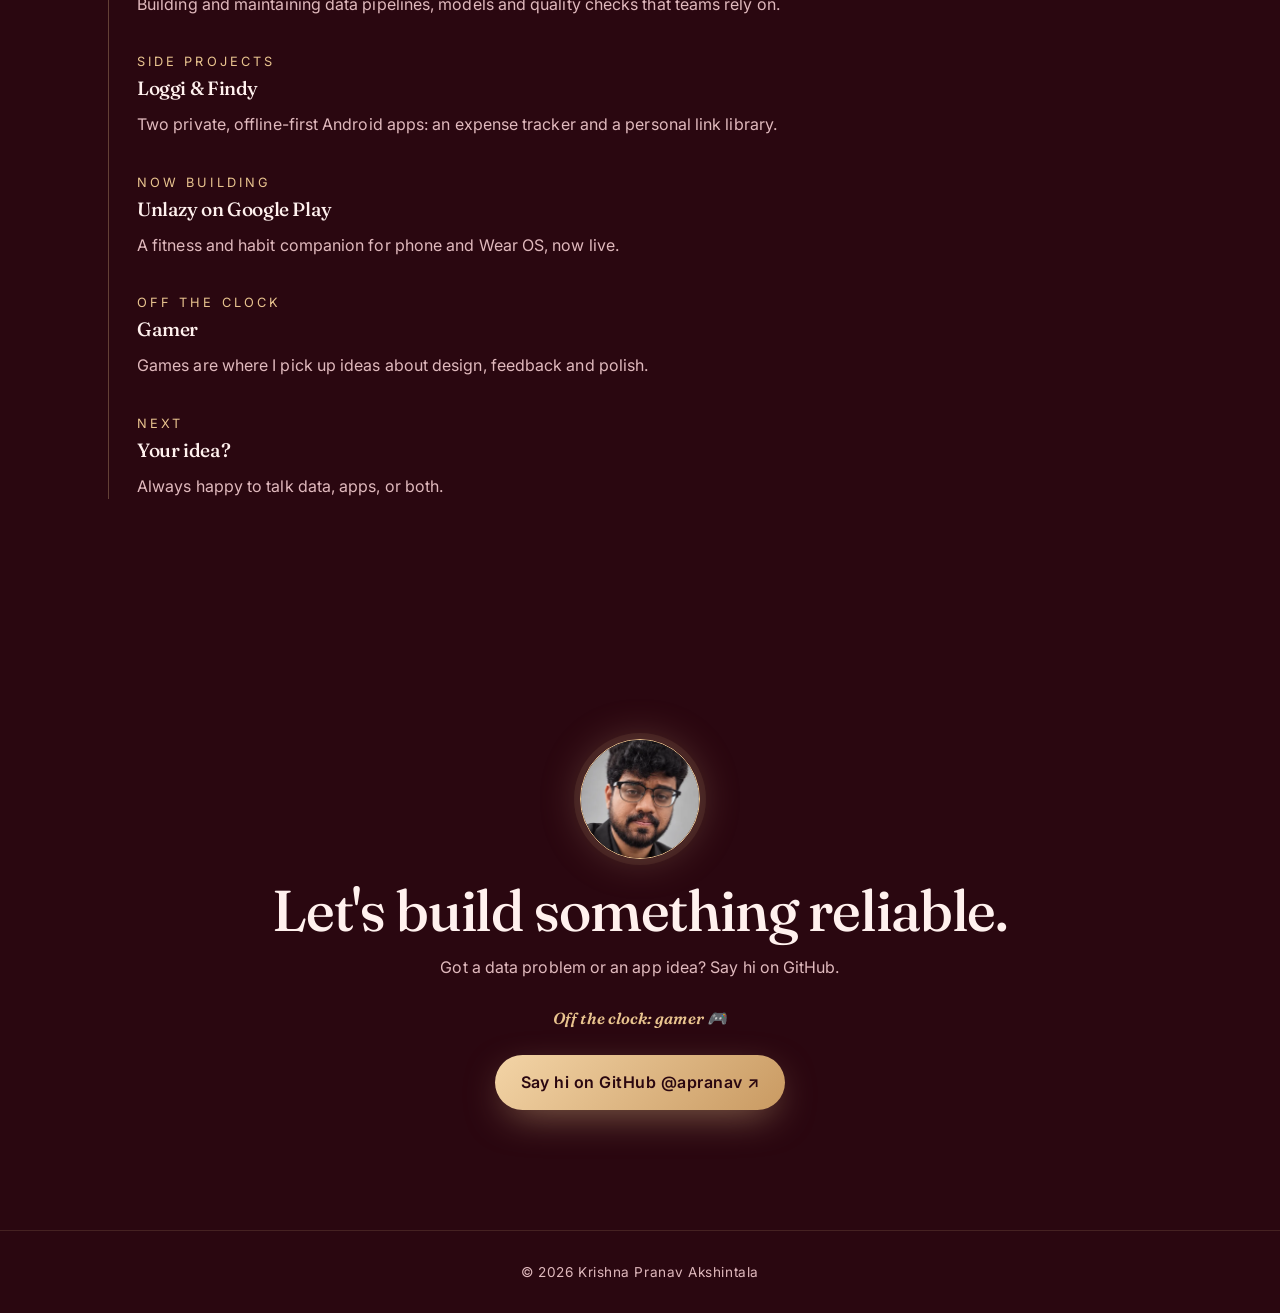
==== commit 1e01cb77: "v9: 3D motion (orbit rings, 3D panel entrances, tilt+glare cards, fanned phone shots, flip counters)" ====
--- a/index.html
+++ b/index.html
@@ -27,7 +27,7 @@
 <main id="main">
 <section id="top" class="scrolly" aria-label="Story: who I am and what I build">
   <div class="sticky">
-    <div class="stage" aria-hidden="true"><div class="spot"></div><div class="floor"></div><div class="grid-bg"></div></div>
+    <div class="stage" aria-hidden="true"><div class="spot"></div><div class="floor"></div><div class="grid-bg"></div><div class="orbit o1"></div><div class="orbit o2"></div><div class="orbit o3"></div></div>
     <canvas id="seq" role="img" aria-label="Krishna Pranav Akshintala swinging side to side, in a black suit and glasses"></canvas>
     <div class="loader" id="loader" aria-hidden="true"><span></span></div>
 
--- a/styles.css
+++ b/styles.css
@@ -157,3 +157,28 @@
 .stack{list-style:none;display:flex;flex-wrap:wrap;gap:8px;margin:14px 0 4px}
 .stack li{font-size:.8rem;font-weight:600;letter-spacing:.04em;padding:5px 12px;border-radius:999px;color:#2a0710;background:linear-gradient(135deg,#f3d4a6,#c99a62)}
 @media(max-width:820px){.stack{margin:8px 0 2px;gap:6px}.stack li{font-size:.7rem;padding:3px 9px}}
+
+/* v9: 3D motion */
+.sticky{perspective:1400px}
+.ov{transform:translateY(calc(-50% + 40px)) rotateY(22deg) rotateX(6deg) translateZ(-120px);transform-origin:0% 50%;transition:opacity .6s,transform .9s cubic-bezier(.2,.8,.2,1),visibility .6s}
+.ov.on{transform:translateY(calc(-50% + var(--py,0px))) rotateY(var(--ry,0deg)) rotateX(var(--rx,0deg)) translateZ(0)}
+.orbit{position:absolute;right:var(--fx,28vw);top:50%;width:min(62vh,560px);aspect-ratio:1;border-radius:50%;border:1px solid rgba(233,196,143,.35);transform:translate(50%,-50%) rotateX(74deg) rotateZ(var(--rot,0deg));transform-style:preserve-3d;box-shadow:0 0 30px rgba(233,196,143,.12),inset 0 0 30px rgba(233,196,143,.08)}
+.orbit::after{content:"";position:absolute;top:-5px;left:50%;width:10px;height:10px;border-radius:50%;background:var(--gold);box-shadow:0 0 16px var(--gold)}
+.o1{top:78%}.o2{top:52%;width:min(48vh,430px);border-color:rgba(224,86,111,.35);transform:translate(50%,-50%) rotateX(74deg) rotateZ(calc(var(--rot,0deg) * -1.4))}.o2::after{background:#e0566f;box-shadow:0 0 16px #e0566f}
+.o3{top:26%;width:min(34vh,300px);border-style:dashed;opacity:.6;transform:translate(50%,-50%) rotateX(74deg) rotateZ(calc(var(--rot,0deg) * 2))}
+.reveal{transform:perspective(900px) translateY(40px) rotateX(18deg);transform-origin:50% 100%;transition:opacity .9s,transform 1s cubic-bezier(.2,.8,.2,1)}
+.reveal.in{transform:perspective(900px) translateY(0) rotateX(0)}
+.tilt{transform-style:preserve-3d;will-change:transform;transition:transform .5s cubic-bezier(.2,.8,.2,1),box-shadow .3s,border-color .3s;position:relative;overflow:hidden}
+.tilt.reveal.in,.tilt{transform:perspective(1000px) rotateX(var(--tx,0deg)) rotateY(var(--ty,0deg)) translateZ(0)}
+.tilt:hover{transition:transform .12s linear,box-shadow .3s,border-color .3s}
+.tilt .glare{position:absolute;inset:0;pointer-events:none;border-radius:inherit;background:radial-gradient(400px circle at var(--gx,50%) var(--gy,50%),rgba(255,225,190,.14),transparent 45%);opacity:0;transition:opacity .3s}
+.tilt:hover .glare{opacity:1}
+.shots{perspective:900px}.shots img{transition:transform .6s cubic-bezier(.2,.8,.2,1)}
+.shots img:first-child{transform:rotateY(18deg) translateZ(-10px)}.shots img:last-child{transform:rotateY(-18deg) translateZ(-10px)}
+.card:hover .shots img:first-child{transform:rotateY(8deg) translateZ(30px) translateX(-6px)}.card:hover .shots img:last-child{transform:rotateY(-8deg) translateZ(30px) translateX(6px)}
+.head{transition:transform 1s cubic-bezier(.2,.8,.2,1)}.contact:hover .head{transform:perspective(600px) rotateY(360deg)}
+.counters div{transform-style:preserve-3d}.counters b{display:inline-block;animation:flip 1s cubic-bezier(.2,.8,.2,1) both paused}.ov.on .counters b{animation-play-state:running}
+@keyframes flip{from{transform:perspective(400px) rotateX(-90deg);opacity:0}to{transform:none;opacity:1}}
+.play{transition:transform .3s,border-color .2s,box-shadow .2s}a.play:hover{transform:perspective(500px) rotateX(12deg) translateY(-2px)}
+@media(max-width:820px){.orbit{right:calc(var(--fx,25vw));width:62vw}.o2{width:46vw}.o3{width:32vw}.ov{transform-origin:0 50%}}
+@media (prefers-reduced-motion:reduce){.orbit{transform:translate(50%,-50%) rotateX(74deg)}.ov,.ov.on,.reveal,.tilt{transform:none!important}}
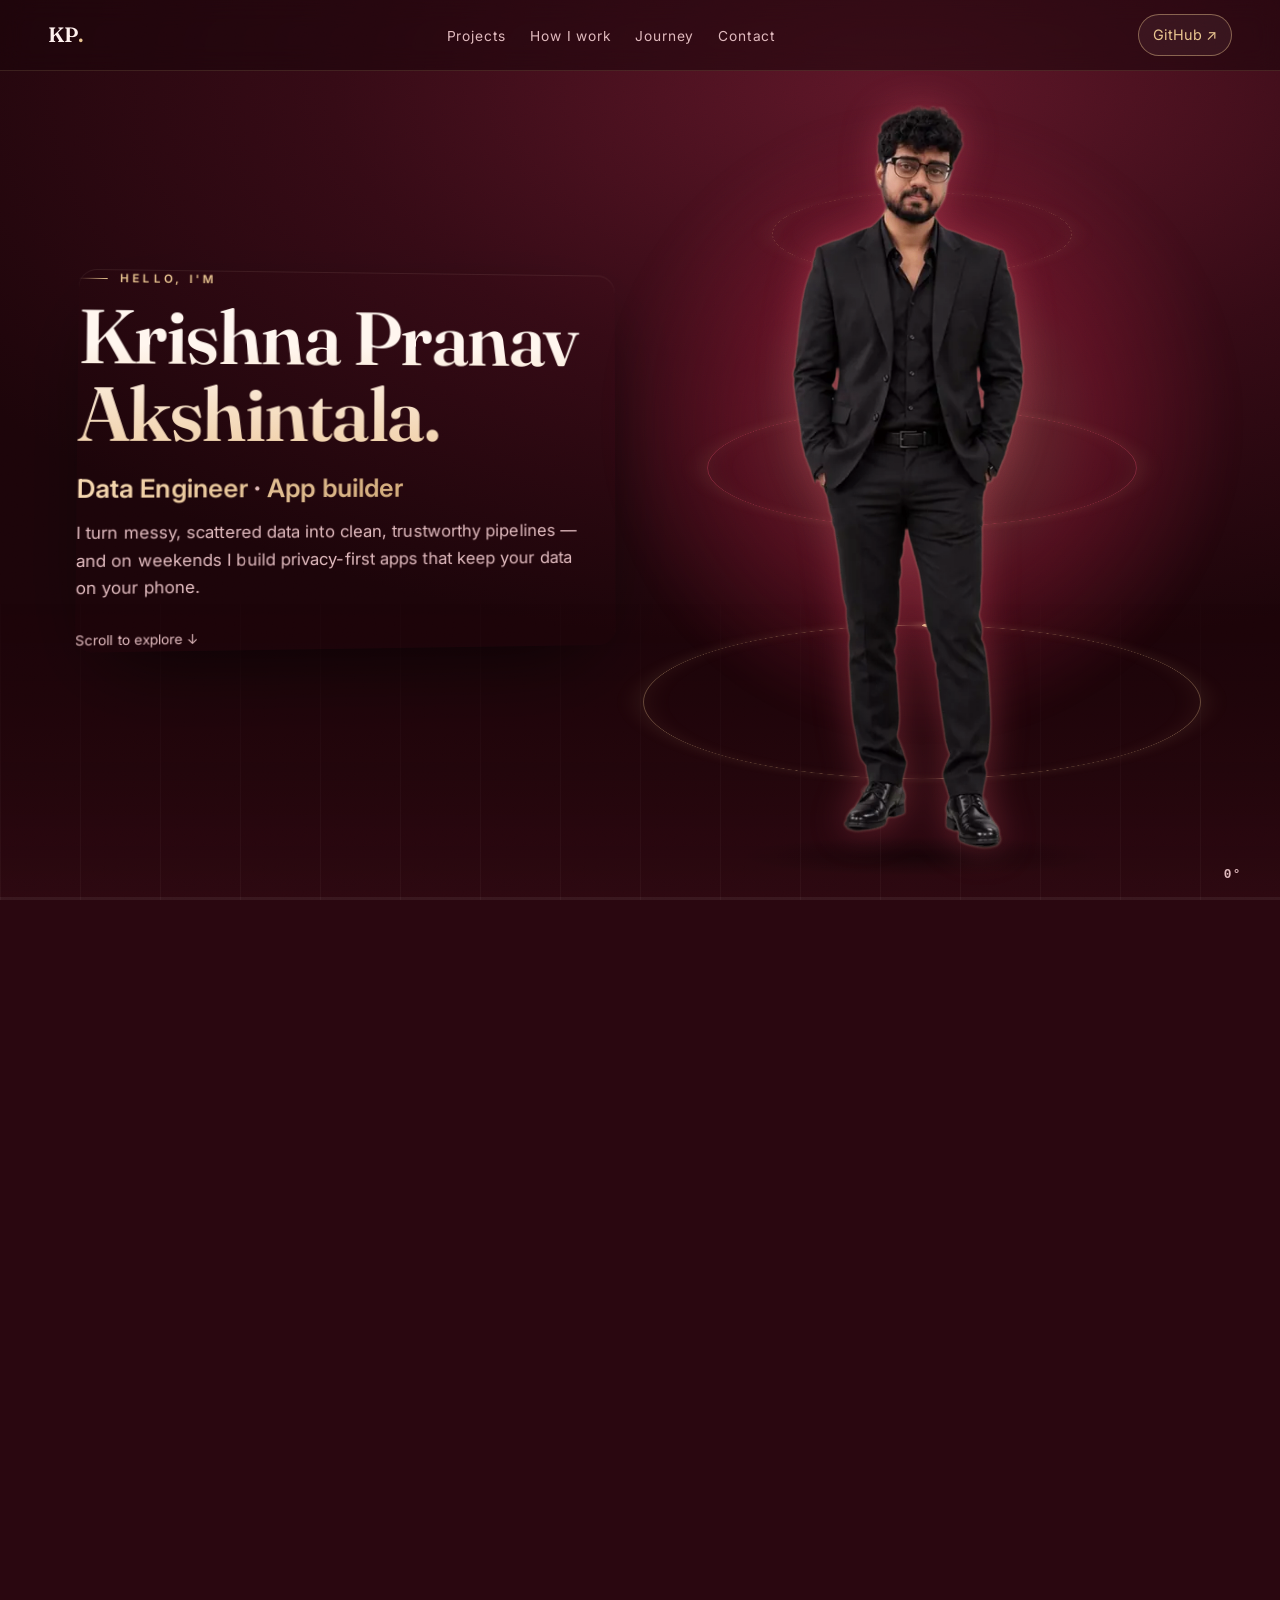
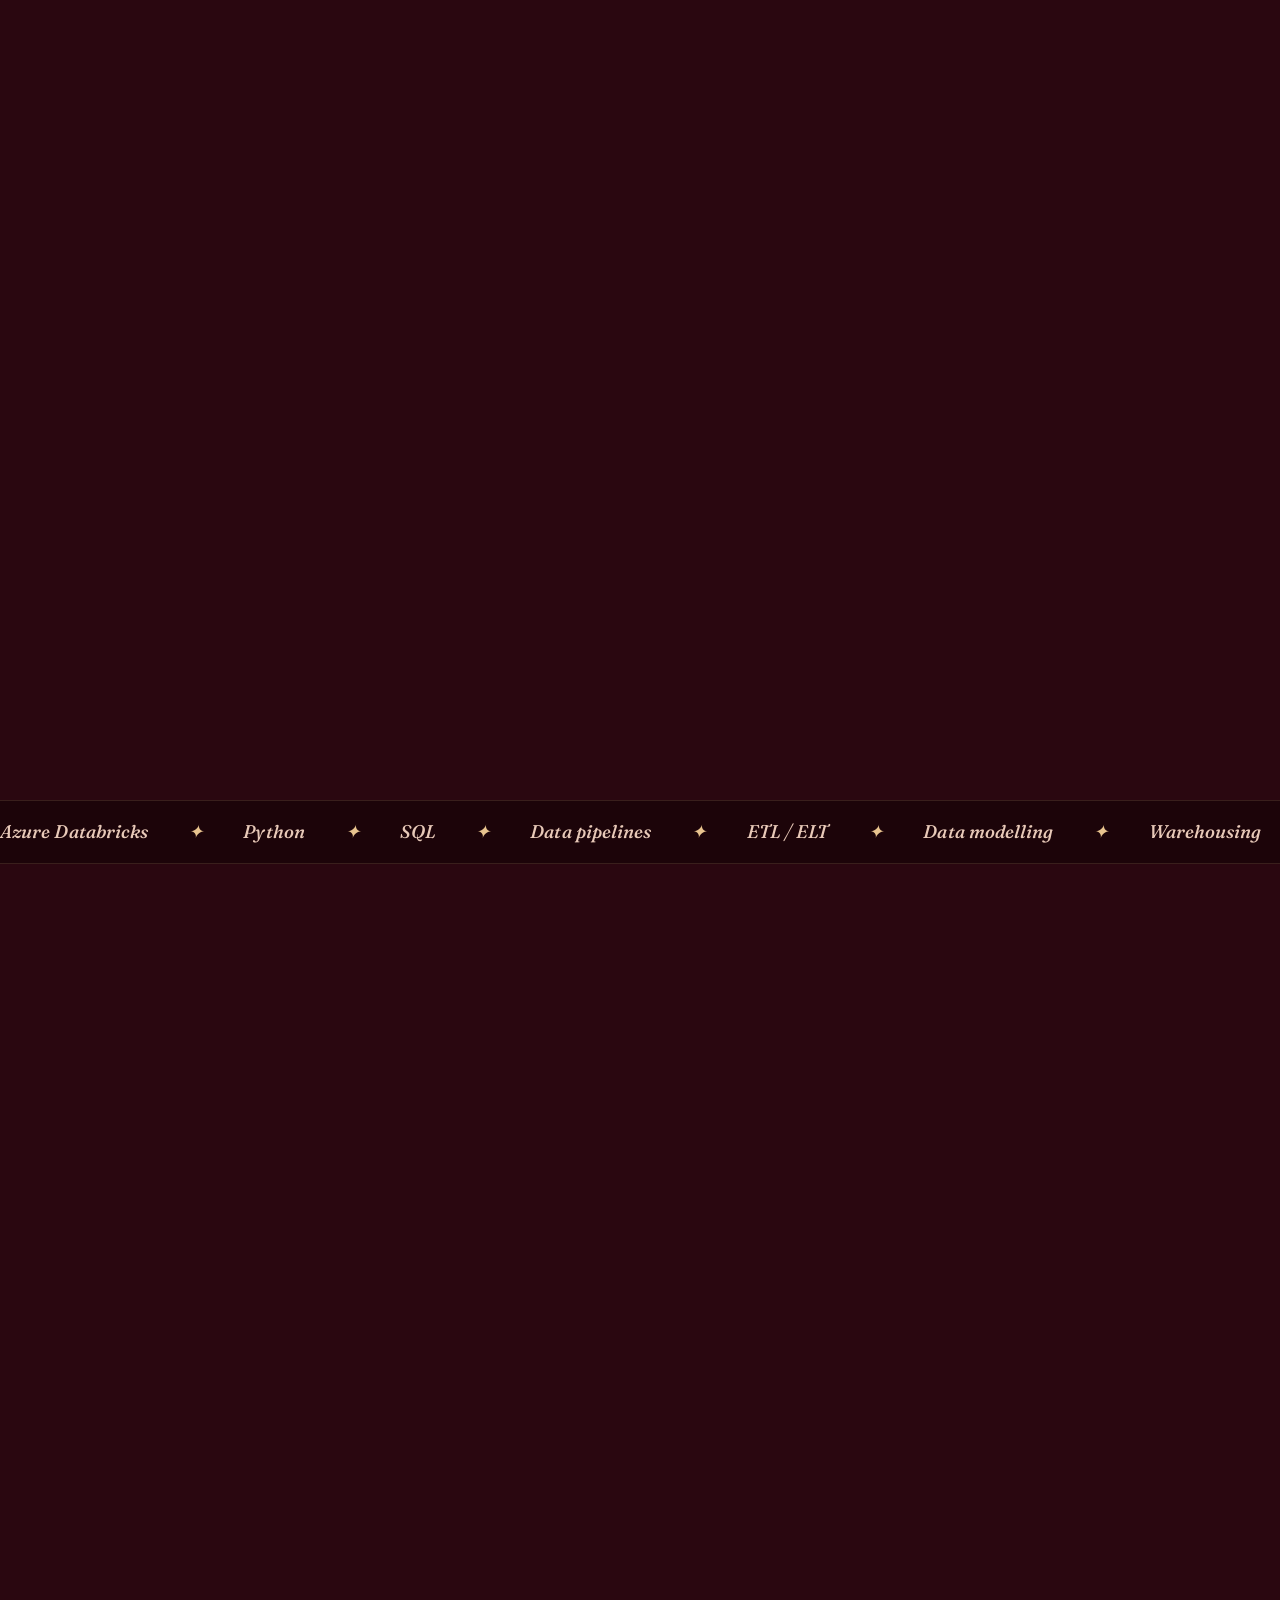
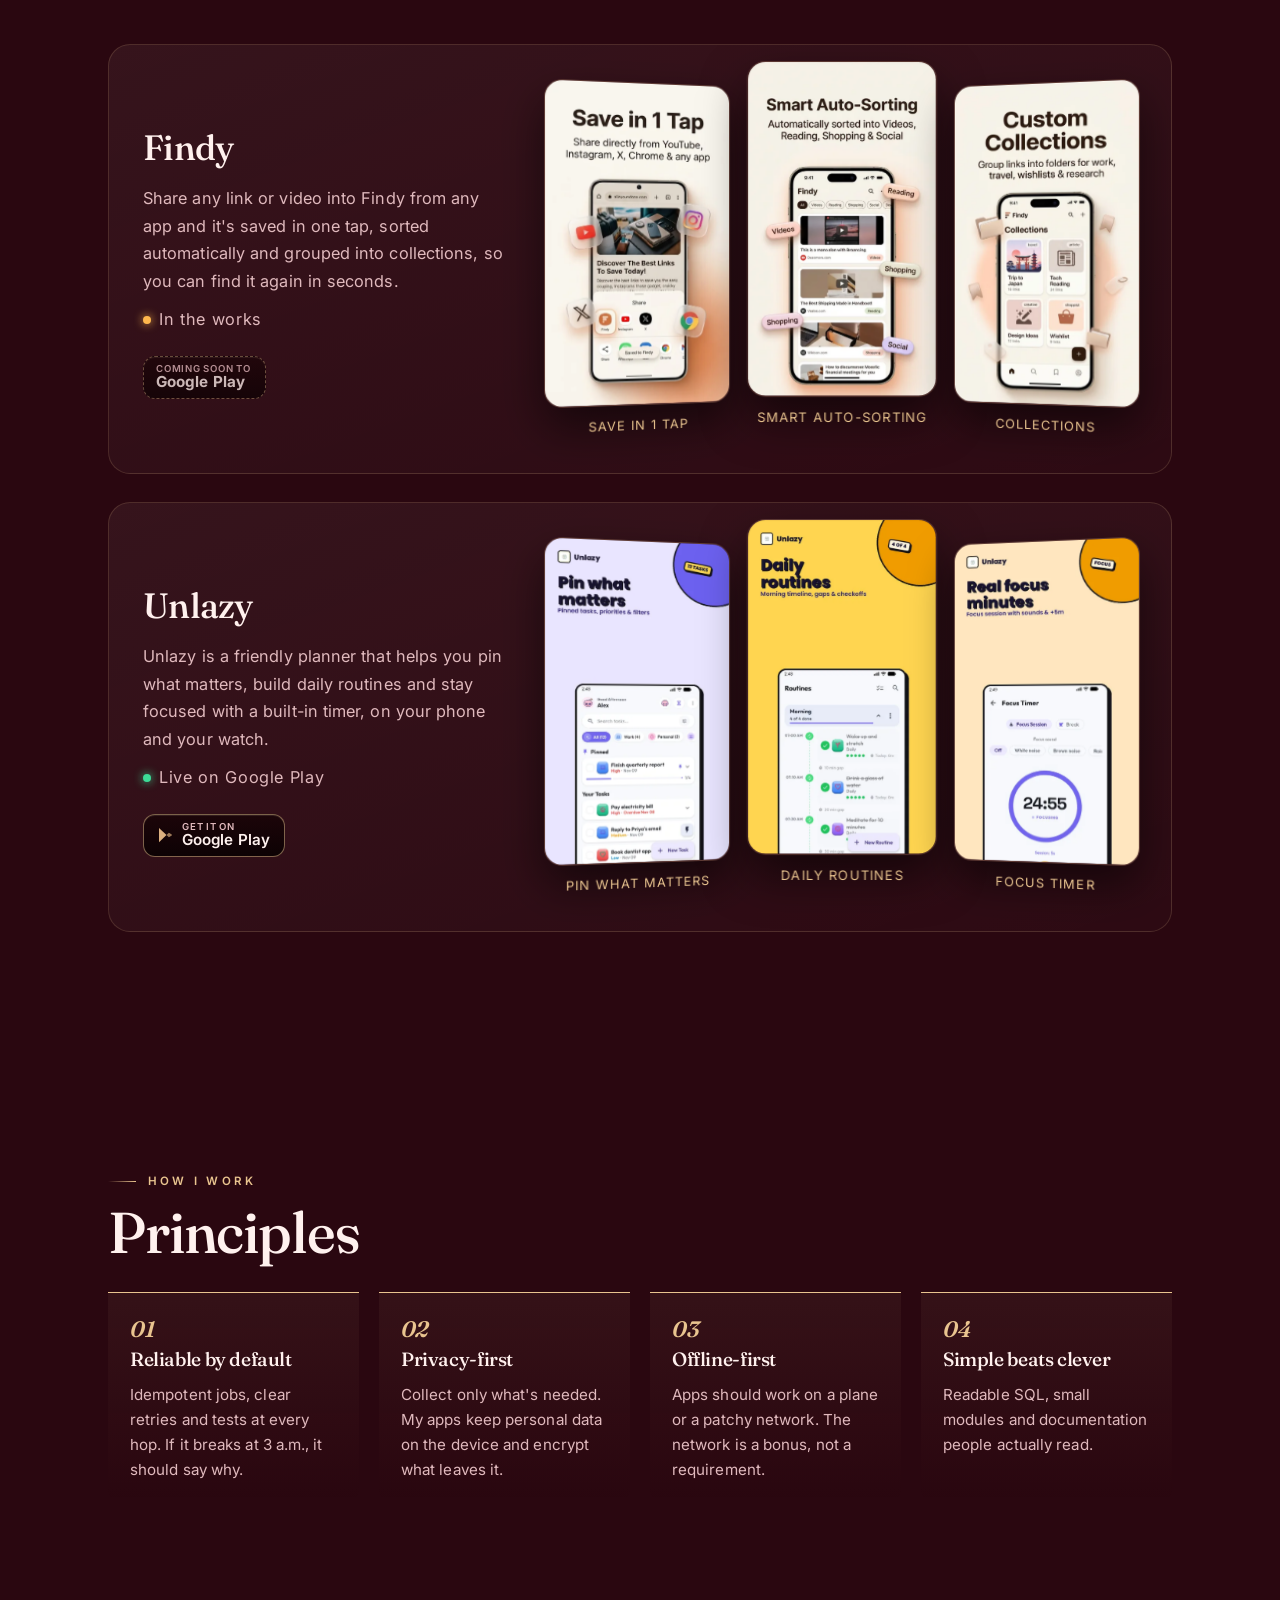
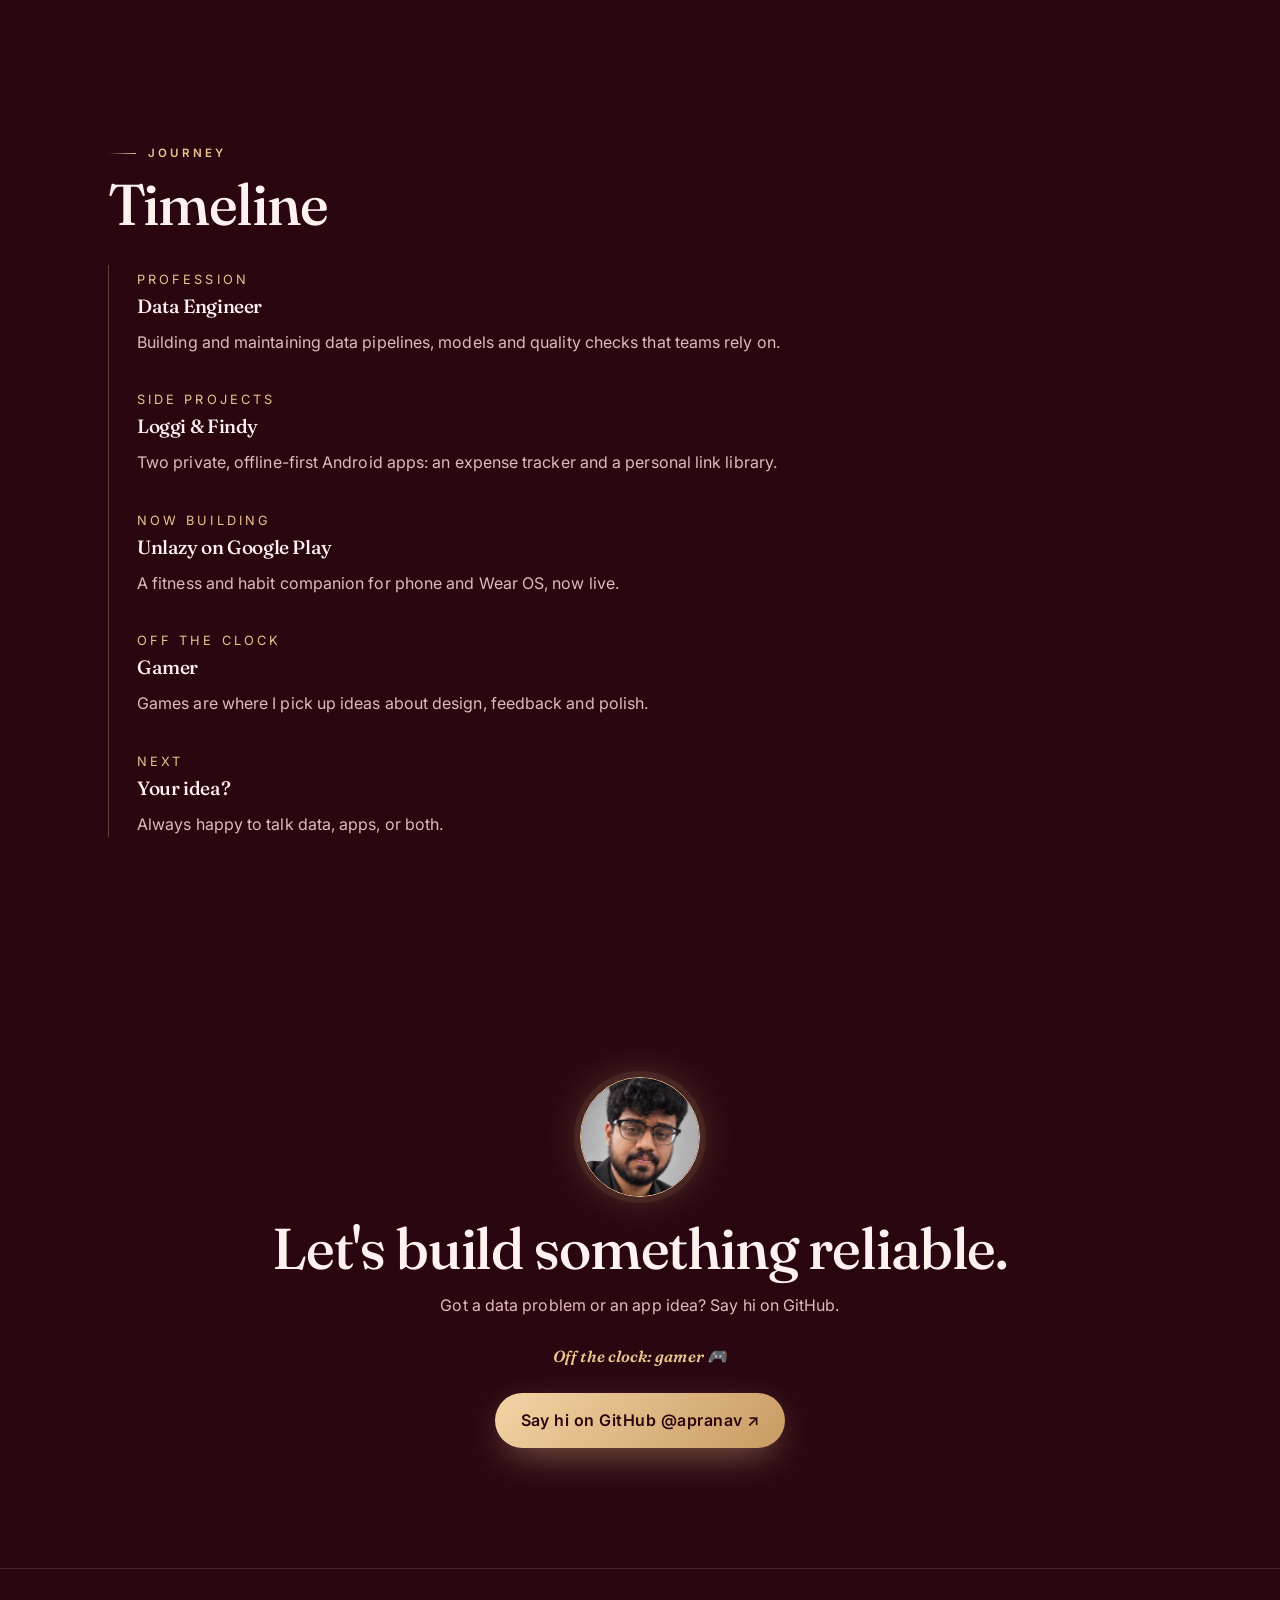
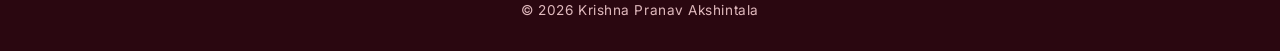
==== commit 9e6f3a89: "v10: app showcase with 3 Play listing screenshots each + brief descriptions" ====
--- a/index.html
+++ b/index.html
@@ -123,16 +123,19 @@
 
 <section id="work" class="sec">
   <p class="eyebrow reveal">Selected work</p><h2 class="reveal">Projects</h2>
-  <div class="grid">
-    <article class="card reveal feat">
-      <div class="shots"><img src="assets/shots/loggi-home.webp" width="405" height="900" loading="lazy" alt="Loggi home screen with monthly spending summary"><img src="assets/shots/loggi-categories.webp" width="405" height="900" loading="lazy" alt="Loggi spending breakdown by category"></div>
-      <div><h3>Loggi</h3><p>Your spending, sorted automatically from bank SMS. Private, offline and no sign-up.</p><p class="status"><i class="dot live"></i>Live on Google Play</p><a class="play" href="https://play.google.com/store/apps/details?id=com.AutoLedger" target="_blank" rel="noopener"><svg viewBox="0 0 24 24" width="18" height="18" aria-hidden="true"><path fill="currentColor" d="M4 2.5v19l10-9.5z" opacity=".9"/><path fill="currentColor" d="M14 12l3.2 3 3.3-1.9c.9-.5.9-1.7 0-2.2L17.2 9z" opacity=".6"/></svg><span><small>GET IT ON</small>Google Play</span></a></div>
+  <div class="grid apps">
+    <article class="card reveal app">
+      <div class="app-info"><h3>Loggi</h3><p>Loggi reads your bank SMS and sorts every expense for you, then shows where your money goes with clear insights and budgets. It all stays on your phone, with no account needed.</p><p class="status"><i class="dot live"></i>Live on Google Play</p><a class="play" href="https://play.google.com/store/apps/details?id=com.AutoLedger" target="_blank" rel="noopener"><svg viewBox="0 0 24 24" width="18" height="18" aria-hidden="true"><path fill="currentColor" d="M4 2.5v19l10-9.5z" opacity=".9"/><path fill="currentColor" d="M14 12l3.2 3 3.3-1.9c.9-.5.9-1.7 0-2.2L17.2 9z" opacity=".6"/></svg><span><small>GET IT ON</small>Google Play</span></a></div>
+      <div class="app-shots"><figure><img src="assets/shots/loggi-1.webp" width="480" height="1066" loading="lazy" alt="Loggi: Home"><figcaption>Home</figcaption></figure><figure><img src="assets/shots/loggi-2.webp" width="480" height="1066" loading="lazy" alt="Loggi: Insights"><figcaption>Insights</figcaption></figure><figure><img src="assets/shots/loggi-3.webp" width="480" height="1066" loading="lazy" alt="Loggi: Budgets"><figcaption>Budgets</figcaption></figure></div>
     </article>
-    <article class="card reveal feat">
-      <div class="shots"><img src="assets/shots/findy-home.webp" width="405" height="900" loading="lazy" alt="Findy home screen with saved links"><img src="assets/shots/findy-search.webp" width="405" height="900" loading="lazy" alt="Findy offline search results"></div>
-      <div><h3>Findy</h3><p>Keep every link and video you love in one tidy, private place, and find it in seconds.</p><span class="play soon"><span><small>COMING SOON TO</small>Google Play</span></span></div>
+    <article class="card reveal app">
+      <div class="app-info"><h3>Findy</h3><p>Share any link or video into Findy from any app and it's saved in one tap, sorted automatically and grouped into collections, so you can find it again in seconds.</p><p class="status"><i class="dot wip"></i>In the works</p><span class="play soon"><span><small>COMING SOON TO</small>Google Play</span></span></div>
+      <div class="app-shots"><figure><img src="assets/shots/findy-1.webp" width="480" height="853" loading="lazy" alt="Findy: Save in 1 tap"><figcaption>Save in 1 tap</figcaption></figure><figure><img src="assets/shots/findy-2.webp" width="480" height="853" loading="lazy" alt="Findy: Smart auto-sorting"><figcaption>Smart auto-sorting</figcaption></figure><figure><img src="assets/shots/findy-3.webp" width="480" height="853" loading="lazy" alt="Findy: Collections"><figcaption>Collections</figcaption></figure></div>
     </article>
-    <article class="card reveal"><h3>Unlazy</h3><p>A fitness and habit buddy for your phone and watch.</p><p class="status"><i class="dot live"></i>Live on Google Play</p><a class="play" href="https://play.google.com/store/apps/details?id=com.unlazy" target="_blank" rel="noopener"><svg viewBox="0 0 24 24" width="18" height="18" aria-hidden="true"><path fill="currentColor" d="M4 2.5v19l10-9.5z" opacity=".9"/><path fill="currentColor" d="M14 12l3.2 3 3.3-1.9c.9-.5.9-1.7 0-2.2L17.2 9z" opacity=".6"/></svg><span><small>GET IT ON</small>Google Play</span></a></article>
+    <article class="card reveal app">
+      <div class="app-info"><h3>Unlazy</h3><p>Unlazy is a friendly planner that helps you pin what matters, build daily routines and stay focused with a built-in timer, on your phone and your watch.</p><p class="status"><i class="dot live"></i>Live on Google Play</p><a class="play" href="https://play.google.com/store/apps/details?id=com.unlazy" target="_blank" rel="noopener"><svg viewBox="0 0 24 24" width="18" height="18" aria-hidden="true"><path fill="currentColor" d="M4 2.5v19l10-9.5z" opacity=".9"/><path fill="currentColor" d="M14 12l3.2 3 3.3-1.9c.9-.5.9-1.7 0-2.2L17.2 9z" opacity=".6"/></svg><span><small>GET IT ON</small>Google Play</span></a></div>
+      <div class="app-shots"><figure><img src="assets/shots/unlazy-1.webp" width="480" height="853" loading="lazy" alt="Unlazy: Pin what matters"><figcaption>Pin what matters</figcaption></figure><figure><img src="assets/shots/unlazy-2.webp" width="480" height="853" loading="lazy" alt="Unlazy: Daily routines"><figcaption>Daily routines</figcaption></figure><figure><img src="assets/shots/unlazy-3.webp" width="480" height="853" loading="lazy" alt="Unlazy: Focus timer"><figcaption>Focus timer</figcaption></figure></div>
+    </article>
   </div>
 </section>
 
--- a/styles.css
+++ b/styles.css
@@ -182,3 +182,15 @@
 .play{transition:transform .3s,border-color .2s,box-shadow .2s}a.play:hover{transform:perspective(500px) rotateX(12deg) translateY(-2px)}
 @media(max-width:820px){.orbit{right:calc(var(--fx,25vw));width:62vw}.o2{width:46vw}.o3{width:32vw}.ov{transform-origin:0 50%}}
 @media (prefers-reduced-motion:reduce){.orbit{transform:translate(50%,-50%) rotateX(74deg)}.ov,.ov.on,.reveal,.tilt{transform:none!important}}
+
+/* v10: app showcase with 3 screenshots */
+.grid.apps{grid-template-columns:1fr;gap:28px}
+.card.app{display:grid;grid-template-columns:minmax(260px,1fr) 1.6fr;gap:36px;align-items:center;padding:34px}
+.app-info h3{font-size:2.2rem;margin-bottom:8px}.app-info p{font-size:1.02rem;line-height:1.7}
+.app-shots{display:grid;grid-template-columns:repeat(3,1fr);gap:16px;perspective:1000px}
+.app-shots figure{margin:0;transform-style:preserve-3d;transition:transform .6s cubic-bezier(.2,.8,.2,1)}
+.app-shots img{width:100%;height:auto;border-radius:18px;border:1px solid rgba(233,196,143,.25);box-shadow:0 20px 45px rgba(0,0,0,.55)}
+.app-shots figcaption{margin-top:10px;text-align:center;font-size:.8rem;letter-spacing:.08em;text-transform:uppercase;color:var(--gold)}
+.app-shots figure:nth-child(1){transform:rotateY(14deg) translateZ(-20px)}.app-shots figure:nth-child(2){transform:translateY(-14px) translateZ(20px)}.app-shots figure:nth-child(3){transform:rotateY(-14deg) translateZ(-20px)}
+.card.app:hover .app-shots figure:nth-child(1){transform:rotateY(4deg) translateZ(10px)}.card.app:hover .app-shots figure:nth-child(2){transform:translateY(-22px) translateZ(40px)}.card.app:hover .app-shots figure:nth-child(3){transform:rotateY(-4deg) translateZ(10px)}
+@media(max-width:900px){.card.app{grid-template-columns:1fr;gap:22px;padding:22px}.app-info h3{font-size:1.8rem}.app-shots{gap:10px}.app-shots figcaption{font-size:.62rem;letter-spacing:.04em}.app-shots img{border-radius:12px}}
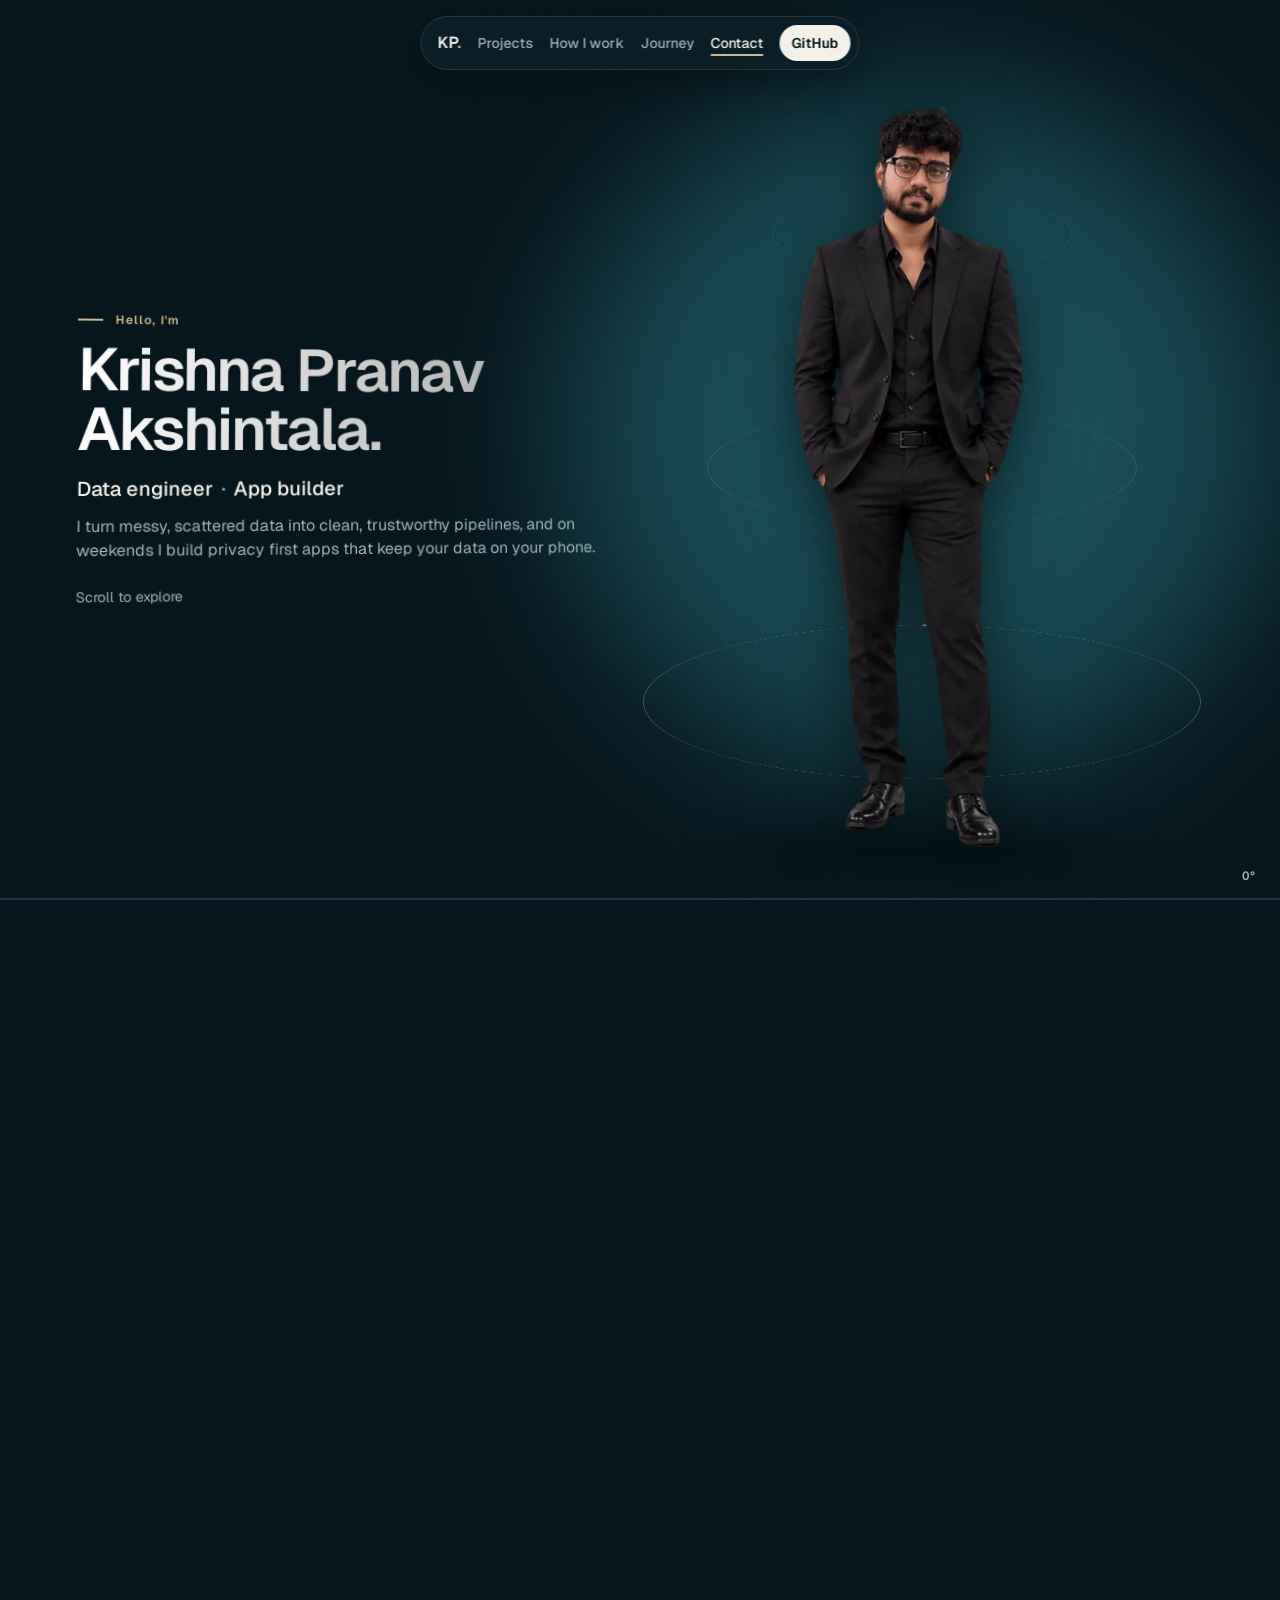
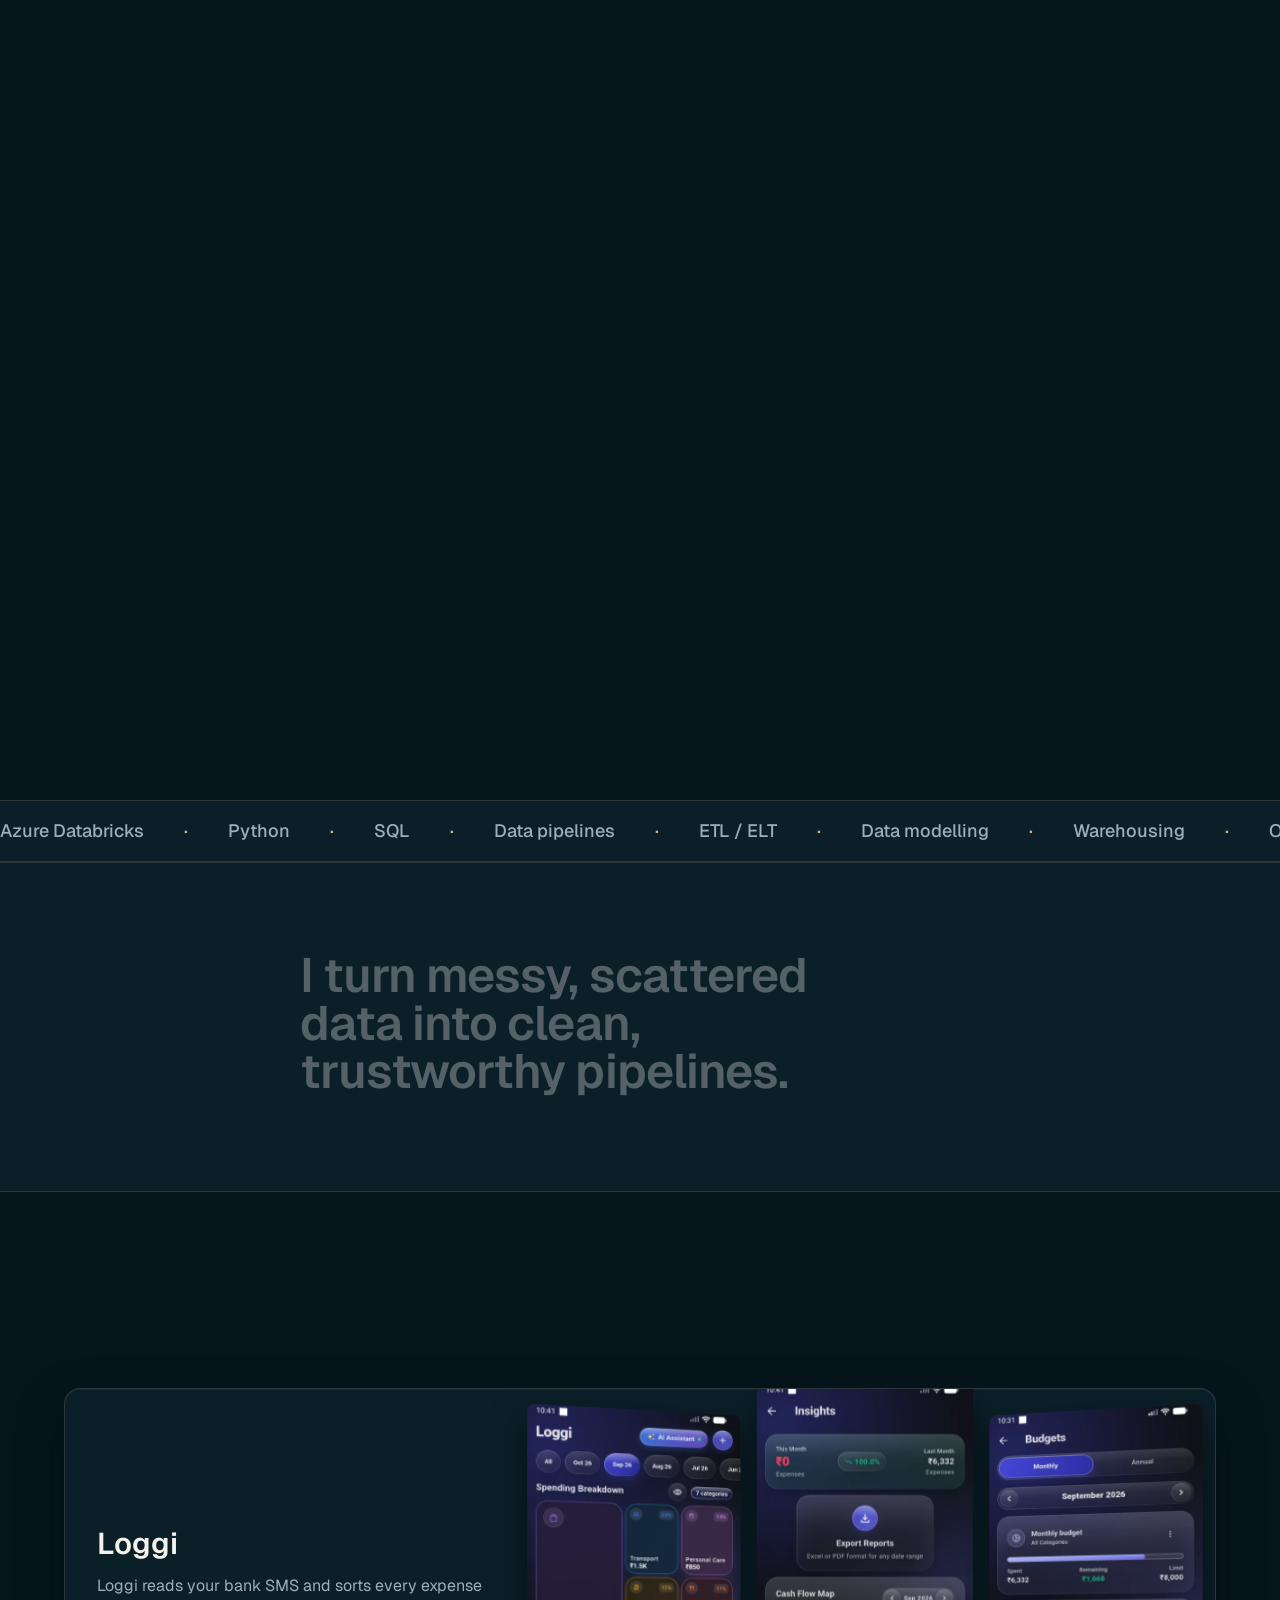
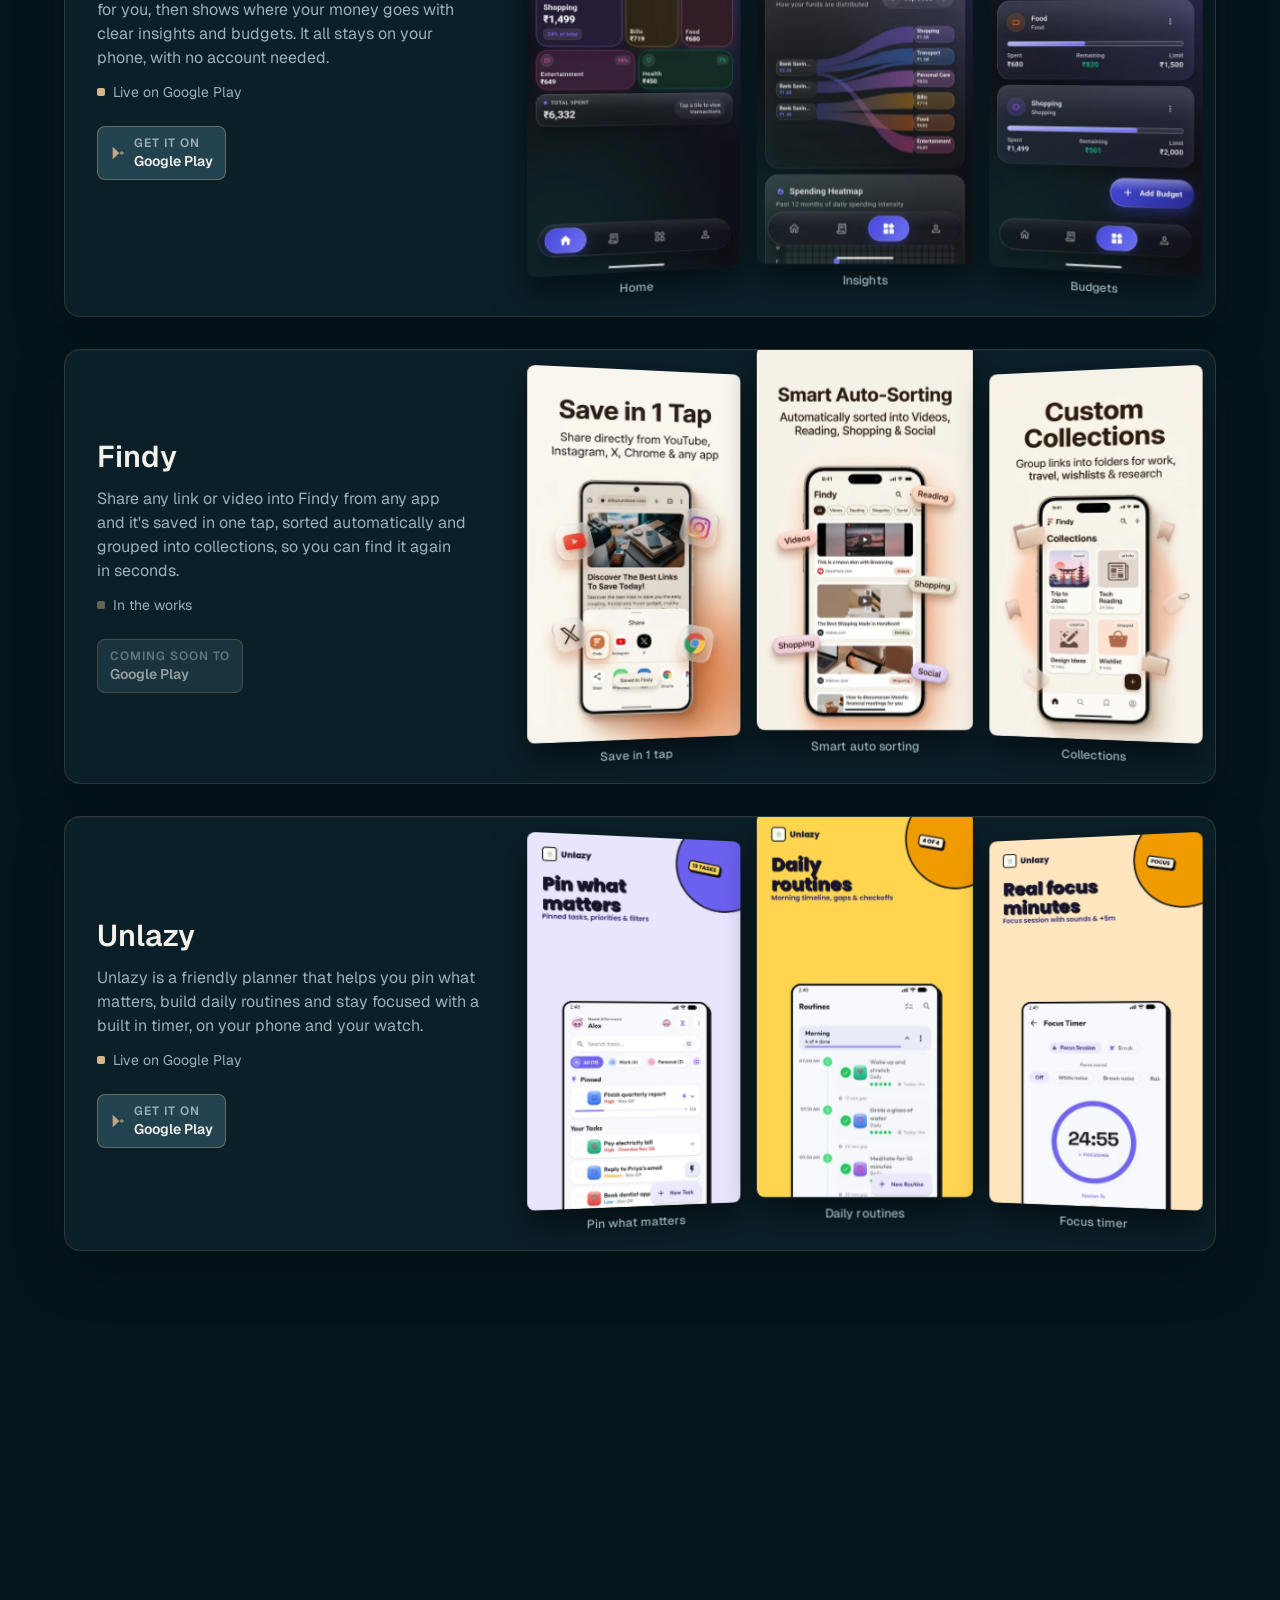
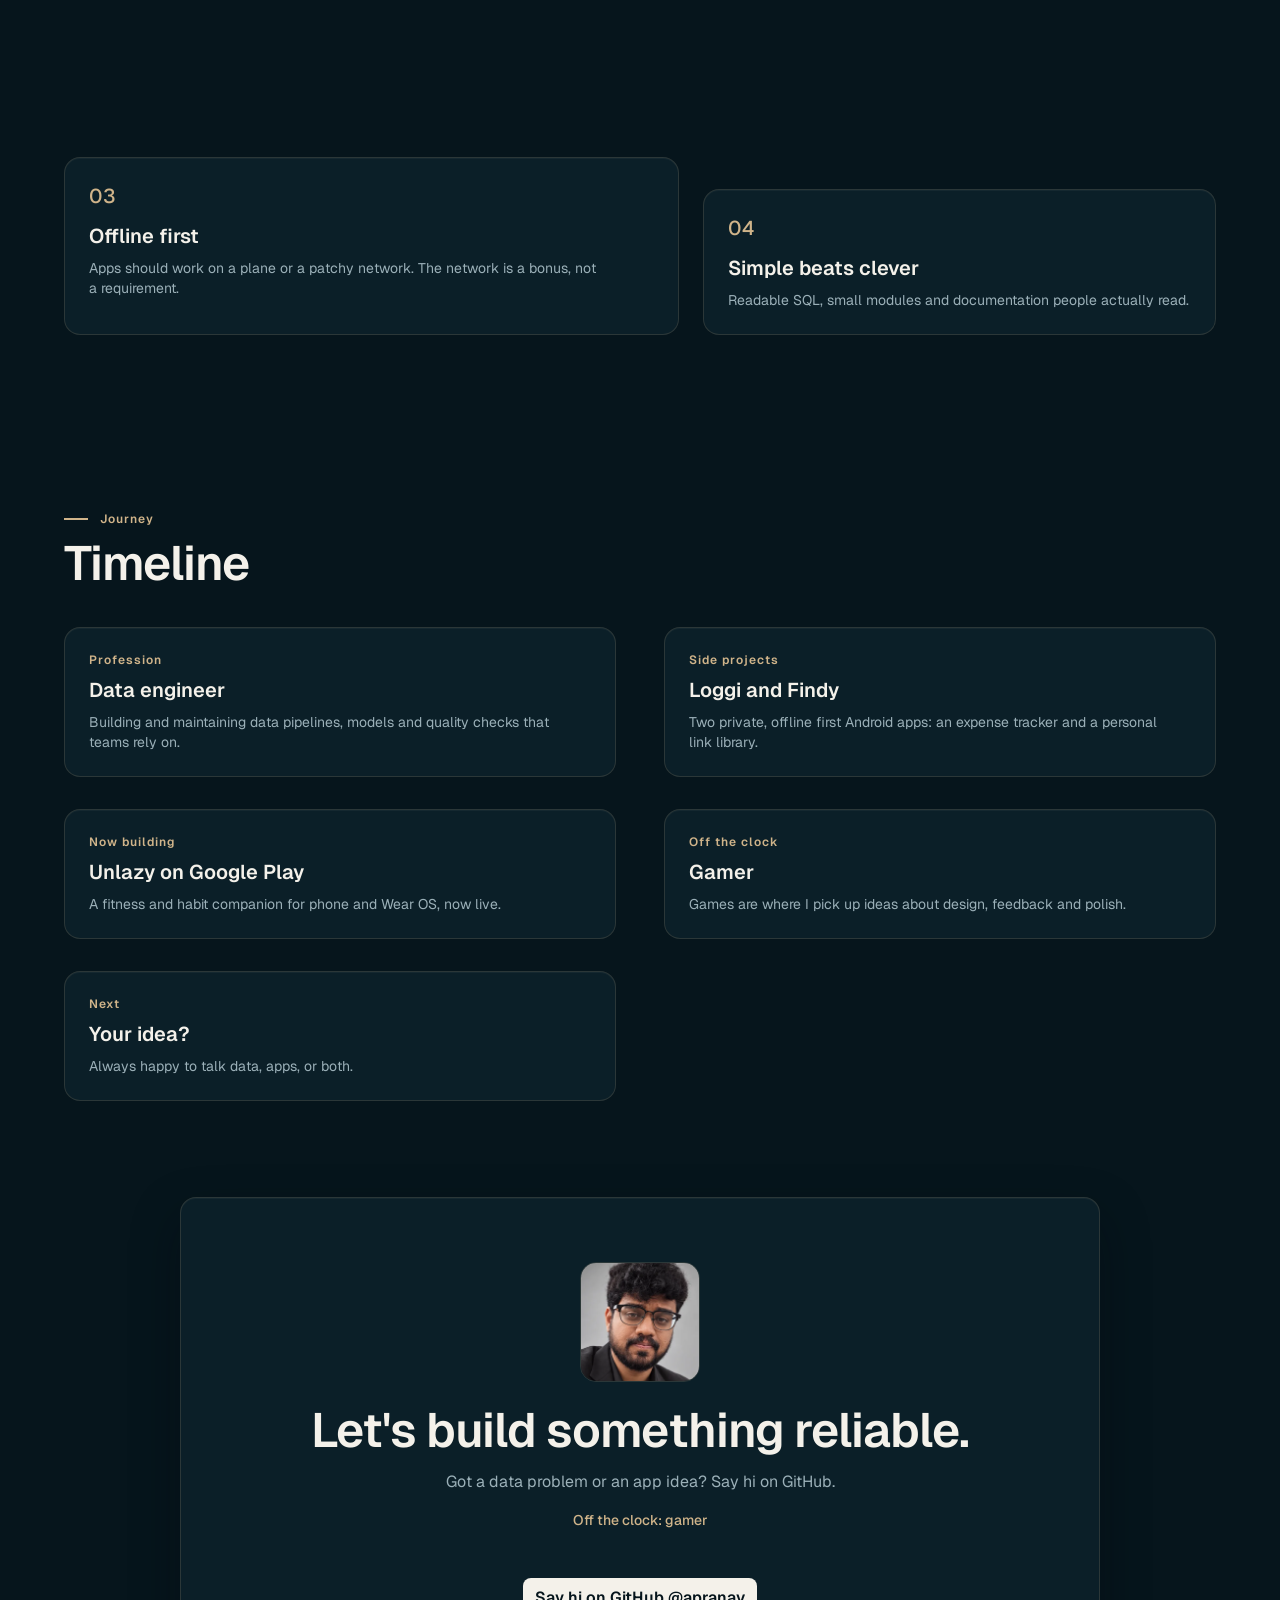
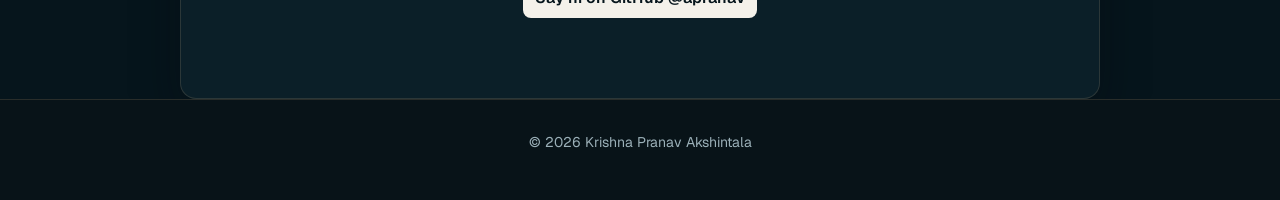
==== commit f0539e4d: "v11: Geist typography, ink-teal makeover, floating nav and filled sections Apply the redesign skill " ====
--- a/index.html
+++ b/index.html
@@ -3,171 +3,190 @@
 <head>
 <meta charset="utf-8"><meta name="viewport" content="width=device-width,initial-scale=1">
 <title>Krishna Pranav Akshintala — Data Engineer &amp; App Builder</title>
-<meta name="description" content="Krishna Pranav Akshintala is a data engineer who builds reliable data pipelines by day and privacy-first, offline apps like Loggi, Findy and Unlazy on the side — and games in his free time.">
-<meta name="theme-color" content="#2a0710">
+<meta name="description" content="Krishna Pranav Akshintala is a data engineer who builds reliable data pipelines by day and privacy first, offline apps like Loggi, Findy and Unlazy on the side, and games in his free time.">
+<meta name="theme-color" content="#06151C">
 <meta property="og:type" content="website"><meta property="og:title" content="Krishna Pranav Akshintala — Data Engineer &amp; App Builder">
-<meta property="og:description" content="Reliable data pipelines by day. Privacy-first, offline apps by night.">
+<meta property="og:description" content="Reliable data pipelines by day. Privacy first, offline apps by night.">
 <meta property="og:image" content="https://apranav.github.io/portfolio/assets/og.jpg"><meta property="og:image:width" content="1200"><meta property="og:image:height" content="630">
 <meta property="og:url" content="https://apranav.github.io/portfolio/"><meta name="twitter:card" content="summary_large_image"><meta name="twitter:image" content="https://apranav.github.io/portfolio/assets/og.jpg">
 <link rel="icon" href="favicon.ico" sizes="32x32"><link rel="icon" type="image/png" href="assets/favicon.png"><link rel="apple-touch-icon" href="assets/favicon.png">
 <link rel="preload" as="image" href="sequence/frame_000.webp">
 <link rel="preconnect" href="https://fonts.googleapis.com"><link rel="preconnect" href="https://fonts.gstatic.com" crossorigin>
-<link href="https://fonts.googleapis.com/css2?family=Fraunces:ital,opsz,wght@0,9..144,500;0,9..144,600;1,9..144,500&family=Inter:wght@400;500;600&display=swap" rel="stylesheet">
+<link href="https://fonts.googleapis.com/css2?family=Geist:wght@400;500;600;700&display=swap" rel="stylesheet">
 <link rel="stylesheet" href="styles.css">
 </head>
 <body>
 <div class="grain" aria-hidden="true"></div>
 <a class="skip" href="#main">Skip to content</a>
 <header class="nav">
-  <a class="logo" href="#top" aria-label="Back to top">KP<span>.</span></a>
-  <nav aria-label="Primary"><ul>
-    <li><a href="#work">Projects</a></li><li><a href="#principles">How I work</a></li><li><a href="#timeline">Journey</a></li><li><a href="#contact">Contact</a></li></ul></nav>
-  <a class="navcta" href="https://github.com/apranav" target="_blank" rel="noopener">GitHub ↗</a>
+  <a class="logo title-3" href="#top" aria-label="Back to top">KP<span>.</span></a>
+  <nav class="nav-desk" aria-label="Primary"><ul>
+    <li><a class="title-4" href="#work">Projects</a></li>
+    <li><a class="title-4" href="#principles">How I work</a></li>
+    <li><a class="title-4" href="#timeline">Journey</a></li>
+    <li><a class="title-4" href="#contact">Contact</a></li>
+  </ul></nav>
+  <a class="navcta button-sm" href="https://github.com/apranav" target="_blank" rel="noopener">GitHub</a>
+  <button class="menu-btn" type="button" aria-expanded="false" aria-controls="menu" aria-label="Open menu">
+    <span></span><span></span>
+  </button>
 </header>
+<div class="menu" id="menu" hidden>
+  <nav aria-label="Mobile">
+    <a href="#work" style="--i:0">Projects</a>
+    <a href="#principles" style="--i:1">How I work</a>
+    <a href="#timeline" style="--i:2">Journey</a>
+    <a href="#contact" style="--i:3">Contact</a>
+    <a href="https://github.com/apranav" target="_blank" rel="noopener" style="--i:4">GitHub</a>
+  </nav>
+</div>
 <main id="main">
 <section id="top" class="scrolly" aria-label="Story: who I am and what I build">
   <div class="sticky">
-    <div class="stage" aria-hidden="true"><div class="spot"></div><div class="floor"></div><div class="grid-bg"></div><div class="orbit o1"></div><div class="orbit o2"></div><div class="orbit o3"></div></div>
+    <div class="stage" aria-hidden="true"><div class="spot"></div><div class="floor"></div><div class="orbit o1"></div><div class="orbit o2"></div><div class="orbit o3"></div></div>
     <canvas id="seq" role="img" aria-label="Krishna Pranav Akshintala swinging side to side, in a black suit and glasses"></canvas>
     <div class="loader" id="loader" aria-hidden="true"><span></span></div>
 
     <article class="ov" data-from="0" data-to=".13">
-      <p class="eyebrow">Hello, I'm</p>
-      <h1>Krishna Pranav<br>Akshintala.</h1>
-      <p class="role">Data Engineer <span>·</span> App builder</p>
-      <p class="lead">I turn messy, scattered data into clean, trustworthy pipelines — and on weekends I build privacy-first apps that keep your data on your phone.</p>
-      <span class="hint" aria-hidden="true">Scroll to explore ↓</span>
+      <p class="eyebrow caption-3">Hello, I'm</p>
+      <h1 class="heading-1">Krishna Pranav<br>Akshintala.</h1>
+      <p class="role title-1"><span class="role-a">Data engineer</span><span class="role-dot">·</span><span class="role-b">App builder</span></p>
+      <p class="lead body-3">I turn messy, scattered data into clean, trustworthy pipelines, and on weekends I build privacy first apps that keep your data on your phone.</p>
+      <span class="hint caption-2" aria-hidden="true">Scroll to explore</span>
     </article>
 
     <article class="ov" data-from=".143" data-to=".27">
-      <p class="eyebrow">01 — The day job</p>
-      <h2>Data engineering</h2>
-      <p class="lead">I design and run the plumbing that gets data from where it's born to where decisions are made.</p>
-      <ul class="stack"><li>Azure Databricks</li><li>Python</li><li>SQL</li></ul>
+      <p class="eyebrow caption-3">01  The day job</p>
+      <h2 class="heading-3">Data engineering</h2>
+      <p class="lead body-3">I design and run the plumbing that gets data from where it's born to where decisions are made.</p>
+      <ul class="stack"><li class="caption-3">Azure Databricks</li><li class="caption-3">Python</li><li class="caption-3">SQL</li></ul>
       <ul class="caps">
-        <li><b>Ingestion</b><span class="d"> batch and incremental loads from APIs, databases and files</span></li>
-        <li><b>ETL / ELT</b><span class="d"> transformations in Python and SQL on Azure Databricks that are readable and testable</span></li>
-        <li><b>Modelling &amp; warehousing</b><span class="d"> clear, well-documented models analysts can trust</span></li>
-        <li><b>Orchestration</b><span class="d"> scheduled, dependency-aware jobs with retries and alerts</span></li>
-        <li><b>Data quality</b><span class="d"> checks, freshness and reconciliation so numbers stay right</span></li>
-        <li><b>Performance &amp; cost</b><span class="d"> partitioning, incremental processing and right-sized compute</span></li>
+        <li class="body-6"><b class="body-5">Ingestion</b><span class="d"> batch and incremental loads from APIs, databases and files</span></li>
+        <li class="body-6"><b class="body-5">ETL / ELT</b><span class="d"> transformations in Python and SQL on Azure Databricks that are readable and testable</span></li>
+        <li class="body-6"><b class="body-5">Modelling and warehousing</b><span class="d"> clear, well documented models analysts can trust</span></li>
+        <li class="body-6"><b class="body-5">Orchestration</b><span class="d"> scheduled jobs that respect dependencies, with retries and alerts</span></li>
+        <li class="body-6"><b class="body-5">Data quality</b><span class="d"> checks, freshness and reconciliation so numbers stay right</span></li>
+        <li class="body-6"><b class="body-5">Performance and cost</b><span class="d"> partitioning, incremental processing and right sized compute</span></li>
       </ul>
     </article>
 
     <article class="ov ov-wide" data-from=".286" data-to=".41">
-      <p class="eyebrow">02 — How data flows</p>
-      <h2>From raw to reliable.</h2>
+      <p class="eyebrow caption-3">02  How data flows</p>
+      <h2 class="heading-3">From raw to reliable.</h2>
       <svg class="pipe" viewBox="0 0 560 300" role="img" aria-label="Pipeline diagram: sources flow into ingestion, transformation, the warehouse and finally dashboards">
-        <defs><linearGradient id="g" x1="0" x2="1"><stop offset="0" stop-color="#e0566f"/><stop offset="1" stop-color="#f2c48d"/></linearGradient></defs>
         <path class="flow" d="M70 150 H490" />
         <path class="flow" d="M70 60 C120 60 110 150 160 150" /><path class="flow" d="M70 240 C120 240 110 150 160 150"/>
-        <g class="node" data-k="0"><rect x="20" y="40" width="100" height="40" rx="10"/><text x="70" y="65">APIs</text></g>
-        <g class="node" data-k="0"><rect x="20" y="130" width="100" height="40" rx="10"/><text x="70" y="155">Databases</text></g>
-        <g class="node" data-k="0"><rect x="20" y="220" width="100" height="40" rx="10"/><text x="70" y="245">Files &amp; events</text></g>
-        <g class="node" data-k="1"><rect x="150" y="125" width="90" height="50" rx="12"/><text x="195" y="155">Ingest</text></g>
-        <g class="node" data-k="2"><rect x="265" y="125" width="100" height="50" rx="12"/><text x="315" y="155">Transform</text></g>
-        <g class="node" data-k="3"><rect x="390" y="125" width="100" height="50" rx="12"/><text x="440" y="155">Warehouse</text></g>
-        <g class="node" data-k="4"><rect x="400" y="215" width="140" height="44" rx="12"/><text x="470" y="242">Dashboards &amp; ML</text></g>
+        <g class="node" data-k="0"><rect x="20" y="40" width="100" height="40" rx="8"/><text x="70" y="65">APIs</text></g>
+        <g class="node" data-k="0"><rect x="20" y="130" width="100" height="40" rx="8"/><text x="70" y="155">Databases</text></g>
+        <g class="node" data-k="0"><rect x="20" y="220" width="100" height="40" rx="8"/><text x="70" y="245">Files and events</text></g>
+        <g class="node" data-k="1"><rect x="150" y="125" width="90" height="50" rx="8"/><text x="195" y="155">Ingest</text></g>
+        <g class="node" data-k="2"><rect x="265" y="125" width="100" height="50" rx="8"/><text x="315" y="155">Transform</text></g>
+        <g class="node" data-k="3"><rect x="390" y="125" width="100" height="50" rx="8"/><text x="440" y="155">Warehouse</text></g>
+        <g class="node" data-k="4"><rect x="400" y="215" width="140" height="44" rx="8"/><text x="470" y="242">Dashboards and ML</text></g>
         <path class="flow" d="M440 175 V215"/>
-        <g class="node qa" data-k="3"><rect x="265" y="50" width="100" height="36" rx="18"/><text x="315" y="73">✓ quality checks</text></g>
+        <g class="node qa" data-k="3"><rect x="265" y="50" width="100" height="36" rx="8"/><text x="315" y="73">Quality checks</text></g>
         <path class="flow thin" d="M315 86 V125"/>
       </svg>
-      <p class="small">Every stage is observable, re-runnable and tested — so a bad upstream file becomes an alert, not a wrong number in a meeting.</p>
+      <p class="small body-6">Every stage is observable, can be run again and is tested, so a bad upstream file becomes an alert, not a wrong number in a meeting.</p>
     </article>
 
     <article class="ov" data-from=".429" data-to=".55">
-      <p class="eyebrow">03 — Beyond the day job</p>
-      <h2>Loggi</h2>
-      <p class="lead">Your spending, sorted automatically from bank SMS. Private, offline and no sign-up.</p>
-      <p class="status"><i class="dot live"></i>Live on Google Play</p>
-      <a class="play" href="https://play.google.com/store/apps/details?id=com.AutoLedger" target="_blank" rel="noopener"><svg viewBox="0 0 24 24" width="18" height="18" aria-hidden="true"><path fill="currentColor" d="M4 2.5v19l10-9.5z" opacity=".9"/><path fill="currentColor" d="M14 12l3.2 3 3.3-1.9c.9-.5.9-1.7 0-2.2L17.2 9z" opacity=".6"/></svg><span><small>GET IT ON</small>Google Play</span></a>
+      <p class="eyebrow caption-3">03  Beyond the day job</p>
+      <h2 class="heading-3">Loggi</h2>
+      <p class="lead body-3">Your spending, sorted automatically from bank SMS. Private, offline and no sign up.</p>
+      <p class="status caption-2"><i class="dot live"></i>Live on Google Play</p>
+      <a class="play" href="https://play.google.com/store/apps/details?id=com.AutoLedger" target="_blank" rel="noopener"><svg viewBox="0 0 24 24" width="16" height="16" aria-hidden="true"><path fill="currentColor" d="M4 2.5v19l10-9.5z" opacity=".9"/><path fill="currentColor" d="M14 12l3.2 3 3.3-1.9c.9-.5.9-1.7 0-2.2L17.2 9z" opacity=".6"/></svg><span><small>GET IT ON</small>Google Play</span></a>
     </article>
 
     <article class="ov" data-from=".571" data-to=".70">
-      <p class="eyebrow">04 — Beyond the day job</p>
-      <h2>Findy</h2>
-      <p class="lead"><em>Save it. Find it.</em> Keep every link and video you love in one tidy, private place.</p>
-      <p class="status"><i class="dot wip"></i>In the works</p>
+      <p class="eyebrow caption-3">04  Beyond the day job</p>
+      <h2 class="heading-3">Findy</h2>
+      <p class="lead body-3">Save it. Find it. Keep every link and video you love in one tidy, private place.</p>
+      <p class="status caption-2"><i class="dot wip"></i>In the works</p>
       <span class="play soon"><span><small>COMING SOON TO</small>Google Play</span></span>
     </article>
 
     <article class="ov" data-from=".714" data-to=".84">
-      <p class="eyebrow">05 — Beyond the day job</p>
-      <h2>Unlazy</h2>
-      <p class="lead">A fitness and habit buddy for your phone and watch that helps you keep showing up.</p>
-      <p class="status"><i class="dot live"></i>Live on Google Play</p>
-      <a class="play" href="https://play.google.com/store/apps/details?id=com.unlazy" target="_blank" rel="noopener"><svg viewBox="0 0 24 24" width="18" height="18" aria-hidden="true"><path fill="currentColor" d="M4 2.5v19l10-9.5z" opacity=".9"/><path fill="currentColor" d="M14 12l3.2 3 3.3-1.9c.9-.5.9-1.7 0-2.2L17.2 9z" opacity=".6"/></svg><span><small>GET IT ON</small>Google Play</span></a>
+      <p class="eyebrow caption-3">05  Beyond the day job</p>
+      <h2 class="heading-3">Unlazy</h2>
+      <p class="lead body-3">A fitness and habit buddy for your phone and watch that helps you keep showing up.</p>
+      <p class="status caption-2"><i class="dot live"></i>Live on Google Play</p>
+      <a class="play" href="https://play.google.com/store/apps/details?id=com.unlazy" target="_blank" rel="noopener"><svg viewBox="0 0 24 24" width="16" height="16" aria-hidden="true"><path fill="currentColor" d="M4 2.5v19l10-9.5z" opacity=".9"/><path fill="currentColor" d="M14 12l3.2 3 3.3-1.9c.9-.5.9-1.7 0-2.2L17.2 9z" opacity=".6"/></svg><span><small>GET IT ON</small>Google Play</span></a>
     </article>
 
     <article class="ov" data-from=".857" data-to="1.01">
-      <p class="eyebrow">06 — Off the clock</p>
-      <h2>Gamer at heart</h2>
-      <p class="lead">When the laptop closes, the controller comes out. I love games for their design, the puzzles they make you solve and a good bit of friendly competition — and they quietly shape how I build: the polish, the feedback and the feel I chase in every app.</p>
-      <ul class="tags gtags"><li>Game design</li><li>Problem-solving</li><li>Competition</li></ul>
+      <p class="eyebrow caption-3">06  Off the clock</p>
+      <h2 class="heading-3">Gamer at heart</h2>
+      <p class="lead body-3">When the laptop closes, the controller comes out. I love games for their design, the puzzles they make you solve and a good bit of friendly competition, and they quietly shape how I build: the polish, the feedback and the feel I chase in every app.</p>
+      <ul class="tags gtags"><li class="caption-4">Game design</li><li class="caption-4">Problem solving</li><li class="caption-4">Competition</li></ul>
       <div class="counters">
-        <div><b data-count="3">0</b><span>personal apps</span></div>
-        <div><b data-count="2">0</b><span>live on Google Play</span></div>
-        <div><b data-count="2">0</b><span>platforms: phone + Wear OS</span></div>
+        <div><b class="heading-5" data-count="3">0</b><span class="caption-2">personal apps</span></div>
+        <div><b class="heading-5" data-count="2">0</b><span class="caption-2">live on Google Play</span></div>
+        <div><b class="heading-5" data-count="2">0</b><span class="caption-2">platforms: phone + Wear OS</span></div>
       </div>
     </article>
 
     <div class="progress" aria-hidden="true"><span id="bar"></span></div>
-    <div class="angle" aria-hidden="true"><span id="deg">0</span>°</div>
+    <div class="angle caption-3" aria-hidden="true"><span id="deg">0</span>°</div>
   </div>
 </section>
 
 <div class="ticker" aria-label="Skills"><div class="track">
-  <span>Azure Databricks</span><span>Python</span><span>SQL</span><span>Data pipelines</span><span>ETL / ELT</span><span>Data modelling</span><span>Warehousing</span><span>Orchestration</span><span>Data quality</span><span>Figma</span><span>Git</span><span>Gaming</span>
-  <span aria-hidden="true">Azure Databricks</span><span aria-hidden="true">Python</span><span aria-hidden="true">SQL</span><span aria-hidden="true">Data pipelines</span><span aria-hidden="true">ETL / ELT</span><span aria-hidden="true">Data modelling</span><span aria-hidden="true">Warehousing</span><span aria-hidden="true">Orchestration</span><span aria-hidden="true">Data quality</span><span aria-hidden="true">Figma</span><span aria-hidden="true">Git</span><span aria-hidden="true">Gaming</span>
+  <span class="title-2">Azure Databricks</span><span class="title-2">Python</span><span class="title-2">SQL</span><span class="title-2">Data pipelines</span><span class="title-2">ETL / ELT</span><span class="title-2">Data modelling</span><span class="title-2">Warehousing</span><span class="title-2">Orchestration</span><span class="title-2">Data quality</span><span class="title-2">Figma</span><span class="title-2">Git</span><span class="title-2">Gaming</span>
+  <span class="title-2" aria-hidden="true">Azure Databricks</span><span class="title-2" aria-hidden="true">Python</span><span class="title-2" aria-hidden="true">SQL</span><span class="title-2" aria-hidden="true">Data pipelines</span><span class="title-2" aria-hidden="true">ETL / ELT</span><span class="title-2" aria-hidden="true">Data modelling</span><span class="title-2" aria-hidden="true">Warehousing</span><span class="title-2" aria-hidden="true">Orchestration</span><span class="title-2" aria-hidden="true">Data quality</span><span class="title-2" aria-hidden="true">Figma</span><span class="title-2" aria-hidden="true">Git</span><span class="title-2" aria-hidden="true">Gaming</span>
 </div></div>
 
+<section class="sec tagline" aria-label="Tagline">
+  <p class="heading-2" id="tagline">I turn messy, scattered data into clean, trustworthy pipelines.</p>
+</section>
+
 <section id="work" class="sec">
-  <p class="eyebrow reveal">Selected work</p><h2 class="reveal">Projects</h2>
+  <p class="eyebrow caption-3 reveal">Selected work</p><h2 class="heading-2 reveal">Projects</h2>
   <div class="grid apps">
     <article class="card reveal app">
-      <div class="app-info"><h3>Loggi</h3><p>Loggi reads your bank SMS and sorts every expense for you, then shows where your money goes with clear insights and budgets. It all stays on your phone, with no account needed.</p><p class="status"><i class="dot live"></i>Live on Google Play</p><a class="play" href="https://play.google.com/store/apps/details?id=com.AutoLedger" target="_blank" rel="noopener"><svg viewBox="0 0 24 24" width="18" height="18" aria-hidden="true"><path fill="currentColor" d="M4 2.5v19l10-9.5z" opacity=".9"/><path fill="currentColor" d="M14 12l3.2 3 3.3-1.9c.9-.5.9-1.7 0-2.2L17.2 9z" opacity=".6"/></svg><span><small>GET IT ON</small>Google Play</span></a></div>
-      <div class="app-shots"><figure><img src="assets/shots/loggi-1.webp" width="480" height="1066" loading="lazy" alt="Loggi: Home"><figcaption>Home</figcaption></figure><figure><img src="assets/shots/loggi-2.webp" width="480" height="1066" loading="lazy" alt="Loggi: Insights"><figcaption>Insights</figcaption></figure><figure><img src="assets/shots/loggi-3.webp" width="480" height="1066" loading="lazy" alt="Loggi: Budgets"><figcaption>Budgets</figcaption></figure></div>
+      <div class="app-info"><h3 class="heading-4">Loggi</h3><p class="body-3">Loggi reads your bank SMS and sorts every expense for you, then shows where your money goes with clear insights and budgets. It all stays on your phone, with no account needed.</p><p class="status caption-2"><i class="dot live"></i>Live on Google Play</p><a class="play" href="https://play.google.com/store/apps/details?id=com.AutoLedger" target="_blank" rel="noopener"><svg viewBox="0 0 24 24" width="16" height="16" aria-hidden="true"><path fill="currentColor" d="M4 2.5v19l10-9.5z" opacity=".9"/><path fill="currentColor" d="M14 12l3.2 3 3.3-1.9c.9-.5.9-1.7 0-2.2L17.2 9z" opacity=".6"/></svg><span><small>GET IT ON</small>Google Play</span></a></div>
+      <div class="app-shots"><figure><img src="assets/shots/loggi-1.webp" width="480" height="1066" loading="lazy" alt="Loggi Home screen, showing spending overview"><figcaption class="caption-4">Home</figcaption></figure><figure><img src="assets/shots/loggi-2.webp" width="480" height="1066" loading="lazy" alt="Loggi Insights screen, showing spending patterns"><figcaption class="caption-4">Insights</figcaption></figure><figure><img src="assets/shots/loggi-3.webp" width="480" height="1066" loading="lazy" alt="Loggi Budgets screen, showing budget tracking"><figcaption class="caption-4">Budgets</figcaption></figure></div>
     </article>
     <article class="card reveal app">
-      <div class="app-info"><h3>Findy</h3><p>Share any link or video into Findy from any app and it's saved in one tap, sorted automatically and grouped into collections, so you can find it again in seconds.</p><p class="status"><i class="dot wip"></i>In the works</p><span class="play soon"><span><small>COMING SOON TO</small>Google Play</span></span></div>
-      <div class="app-shots"><figure><img src="assets/shots/findy-1.webp" width="480" height="853" loading="lazy" alt="Findy: Save in 1 tap"><figcaption>Save in 1 tap</figcaption></figure><figure><img src="assets/shots/findy-2.webp" width="480" height="853" loading="lazy" alt="Findy: Smart auto-sorting"><figcaption>Smart auto-sorting</figcaption></figure><figure><img src="assets/shots/findy-3.webp" width="480" height="853" loading="lazy" alt="Findy: Collections"><figcaption>Collections</figcaption></figure></div>
+      <div class="app-info"><h3 class="heading-4">Findy</h3><p class="body-3">Share any link or video into Findy from any app and it's saved in one tap, sorted automatically and grouped into collections, so you can find it again in seconds.</p><p class="status caption-2"><i class="dot wip"></i>In the works</p><span class="play soon"><span><small>COMING SOON TO</small>Google Play</span></span></div>
+      <div class="app-shots"><figure><img src="assets/shots/findy-1.webp" width="480" height="853" loading="lazy" alt="Findy save flow, sharing a link into the app in one tap"><figcaption class="caption-4">Save in 1 tap</figcaption></figure><figure><img src="assets/shots/findy-2.webp" width="480" height="853" loading="lazy" alt="Findy auto sorting, grouping saved links by type"><figcaption class="caption-4">Smart auto sorting</figcaption></figure><figure><img src="assets/shots/findy-3.webp" width="480" height="853" loading="lazy" alt="Findy collections, organizing saved links into groups"><figcaption class="caption-4">Collections</figcaption></figure></div>
     </article>
     <article class="card reveal app">
-      <div class="app-info"><h3>Unlazy</h3><p>Unlazy is a friendly planner that helps you pin what matters, build daily routines and stay focused with a built-in timer, on your phone and your watch.</p><p class="status"><i class="dot live"></i>Live on Google Play</p><a class="play" href="https://play.google.com/store/apps/details?id=com.unlazy" target="_blank" rel="noopener"><svg viewBox="0 0 24 24" width="18" height="18" aria-hidden="true"><path fill="currentColor" d="M4 2.5v19l10-9.5z" opacity=".9"/><path fill="currentColor" d="M14 12l3.2 3 3.3-1.9c.9-.5.9-1.7 0-2.2L17.2 9z" opacity=".6"/></svg><span><small>GET IT ON</small>Google Play</span></a></div>
-      <div class="app-shots"><figure><img src="assets/shots/unlazy-1.webp" width="480" height="853" loading="lazy" alt="Unlazy: Pin what matters"><figcaption>Pin what matters</figcaption></figure><figure><img src="assets/shots/unlazy-2.webp" width="480" height="853" loading="lazy" alt="Unlazy: Daily routines"><figcaption>Daily routines</figcaption></figure><figure><img src="assets/shots/unlazy-3.webp" width="480" height="853" loading="lazy" alt="Unlazy: Focus timer"><figcaption>Focus timer</figcaption></figure></div>
+      <div class="app-info"><h3 class="heading-4">Unlazy</h3><p class="body-3">Unlazy is a friendly planner that helps you pin what matters, build daily routines and stay focused with a built in timer, on your phone and your watch.</p><p class="status caption-2"><i class="dot live"></i>Live on Google Play</p><a class="play" href="https://play.google.com/store/apps/details?id=com.unlazy" target="_blank" rel="noopener"><svg viewBox="0 0 24 24" width="16" height="16" aria-hidden="true"><path fill="currentColor" d="M4 2.5v19l10-9.5z" opacity=".9"/><path fill="currentColor" d="M14 12l3.2 3 3.3-1.9c.9-.5.9-1.7 0-2.2L17.2 9z" opacity=".6"/></svg><span><small>GET IT ON</small>Google Play</span></a></div>
+      <div class="app-shots"><figure><img src="assets/shots/unlazy-1.webp" width="480" height="853" loading="lazy" alt="Unlazy pin screen, highlighting what matters today"><figcaption class="caption-4">Pin what matters</figcaption></figure><figure><img src="assets/shots/unlazy-2.webp" width="480" height="853" loading="lazy" alt="Unlazy daily routines screen"><figcaption class="caption-4">Daily routines</figcaption></figure><figure><img src="assets/shots/unlazy-3.webp" width="480" height="853" loading="lazy" alt="Unlazy focus timer screen"><figcaption class="caption-4">Focus timer</figcaption></figure></div>
     </article>
   </div>
 </section>
 
 <section id="principles" class="sec">
-  <p class="eyebrow reveal">How I work</p><h2 class="reveal">Principles</h2>
+  <p class="eyebrow caption-3 reveal">How I work</p><h2 class="heading-2 reveal">Principles</h2>
   <div class="prin">
-    <div class="reveal"><span>01</span><h3>Reliable by default</h3><p>Idempotent jobs, clear retries and tests at every hop. If it breaks at 3 a.m., it should say why.</p></div>
-    <div class="reveal"><span>02</span><h3>Privacy-first</h3><p>Collect only what's needed. My apps keep personal data on the device and encrypt what leaves it.</p></div>
-    <div class="reveal"><span>03</span><h3>Offline-first</h3><p>Apps should work on a plane or a patchy network. The network is a bonus, not a requirement.</p></div>
-    <div class="reveal"><span>04</span><h3>Simple beats clever</h3><p>Readable SQL, small modules and documentation people actually read.</p></div>
+    <div class="reveal"><span class="title-1">01</span><h3 class="heading-6">Reliable by default</h3><p class="body-6">Idempotent jobs, clear retries and tests at every hop. If it breaks at 3 a.m., it should say why.</p></div>
+    <div class="reveal"><span class="title-1">02</span><h3 class="heading-6">Privacy first</h3><p class="body-6">Collect only what's needed. My apps keep personal data on the device and encrypt what leaves it.</p></div>
+    <div class="reveal"><span class="title-1">03</span><h3 class="heading-6">Offline first</h3><p class="body-6">Apps should work on a plane or a patchy network. The network is a bonus, not a requirement.</p></div>
+    <div class="reveal"><span class="title-1">04</span><h3 class="heading-6">Simple beats clever</h3><p class="body-6">Readable SQL, small modules and documentation people actually read.</p></div>
   </div>
 </section>
 
 <section id="timeline" class="sec">
-  <p class="eyebrow reveal">Journey</p><h2 class="reveal">Timeline</h2>
+  <p class="eyebrow caption-3 reveal">Journey</p><h2 class="heading-2 reveal">Timeline</h2>
   <ol class="timeline">
-    <li class="reveal"><span class="when">Profession</span><h3>Data Engineer</h3><p>Building and maintaining data pipelines, models and quality checks that teams rely on.</p></li>
-    <li class="reveal"><span class="when">Side projects</span><h3>Loggi &amp; Findy</h3><p>Two private, offline-first Android apps: an expense tracker and a personal link library.</p></li>
-    <li class="reveal"><span class="when">Now building</span><h3>Unlazy on Google Play</h3><p>A fitness and habit companion for phone and Wear OS, now live.</p></li>
-    <li class="reveal"><span class="when">Off the clock</span><h3>Gamer</h3><p>Games are where I pick up ideas about design, feedback and polish.</p></li>
-    <li class="reveal"><span class="when">Next</span><h3>Your idea?</h3><p>Always happy to talk data, apps, or both.</p></li>
+    <li class="reveal"><span class="when caption-3">Profession</span><h3 class="heading-6">Data engineer</h3><p class="body-6">Building and maintaining data pipelines, models and quality checks that teams rely on.</p></li>
+    <li class="reveal"><span class="when caption-3">Side projects</span><h3 class="heading-6">Loggi and Findy</h3><p class="body-6">Two private, offline first Android apps: an expense tracker and a personal link library.</p></li>
+    <li class="reveal"><span class="when caption-3">Now building</span><h3 class="heading-6">Unlazy on Google Play</h3><p class="body-6">A fitness and habit companion for phone and Wear OS, now live.</p></li>
+    <li class="reveal"><span class="when caption-3">Off the clock</span><h3 class="heading-6">Gamer</h3><p class="body-6">Games are where I pick up ideas about design, feedback and polish.</p></li>
+    <li class="reveal"><span class="when caption-3">Next</span><h3 class="heading-6">Your idea?</h3><p class="body-6">Always happy to talk data, apps, or both.</p></li>
   </ol>
 </section>
 
 <section id="contact" class="sec contact reveal">
   <img class="head" src="assets/krishna.webp" width="120" height="120" loading="lazy" alt="Headshot of Krishna Pranav Akshintala">
-  <h2>Let's build something reliable.</h2>
-  <p>Got a data problem or an app idea? Say hi on GitHub.</p>
-  <p class="hobby">Off the clock: gamer 🎮</p>
-  <a class="btn" href="https://github.com/apranav" target="_blank" rel="noopener">Say hi on GitHub @apranav ↗</a>
+  <h2 class="heading-2">Let's build something reliable.</h2>
+  <p class="body-3">Got a data problem or an app idea? Say hi on GitHub.</p>
+  <p class="hobby body-5">Off the clock: gamer</p>
+  <a class="btn button-md" href="https://github.com/apranav" target="_blank" rel="noopener">Say hi on GitHub @apranav</a>
 </section>
 </main>
-<footer><p>© <span id="yr"></span> Krishna Pranav Akshintala</p></footer>
+<footer><p class="caption-2">© <span id="yr"></span> Krishna Pranav Akshintala</p></footer>
 <script src="main.js" defer></script>
 </body></html>
--- a/styles.css
+++ b/styles.css
@@ -1,196 +1,289 @@
-:root{--bg:#2a0710;--bg2:#3a0b17;--fg:#fff1ee;--mute:#e0b9bd;--blue:#c2304f;--cyan:#f2c48d;--line:rgba(255,200,200,.16);--glass:rgba(48,8,20,.62)}
+/* Design values: Geist, flat dark palette, spacing/type scale, one accent */
+:root{
+  --bg:#06151C;
+  --bg2:#0B1F28;
+  --bg3:#122A35;
+  --bg4:#1A3642;
+  --bg5:#23424F;
+  --bg6:#081318;
+  --fg:#F4F1EA;
+  --mute:#9BB0B8;
+  --accent:#D0B48A;
+  --line:rgba(208,180,138,.16);
+  --ease:cubic-bezier(0.22,1,0.36,1);
+  --dur-move:500ms;
+  --dur-fade:300ms;
+  --font:"Geist",ui-sans-serif,sans-serif;
+  --z-base:1;
+  --z-sticky:10;
+  --z-nav:55;
+  --z-menu:50;
+  --z-grain:60;
+}
 *{box-sizing:border-box;margin:0;padding:0}
 html{scroll-behavior:smooth}
-body{background:linear-gradient(180deg,#2a0710,#4a0e1c 50%,#2a0710) fixed;font:16px/1.65 Inter,system-ui,-apple-system,"Segoe UI",Roboto,sans-serif;background:var(--bg);color:var(--fg);overflow-x:hidden}
-a{color:inherit}img{max-width:100%;display:block}
-.skip{position:absolute;left:-999px;top:8px;background:var(--cyan);color:#2a0710;padding:8px 12px;z-index:99}.skip:focus{left:8px}
-.nav{position:fixed;inset:0 0 auto;z-index:50;display:flex;align-items:center;justify-content:space-between;gap:16px;padding:14px clamp(16px,4vw,48px);backdrop-filter:blur(12px);background:rgba(42,7,16,.6);border-bottom:1px solid var(--line)}
-.logo{font-weight:800;font-size:1.3rem;text-decoration:none}.logo span{color:var(--cyan)}
-.nav ul{display:flex;gap:24px;list-style:none}.nav ul a{text-decoration:none;color:var(--mute);font-size:.95rem}.nav ul a:hover{color:var(--fg)}
-.navcta{text-decoration:none;font-size:.9rem;padding:8px 14px;border:1px solid var(--line);border-radius:999px;background:rgba(255,255,255,.05)}
-@media(max-width:760px){.nav ul{display:none}}
-/* scroll story */
+body{background:var(--bg);color:var(--fg);font-family:var(--font);font-size:16px;line-height:24px;font-weight:400;overflow-x:hidden}
+a{color:inherit}
+img{max-width:100%;display:block}
+button{font:inherit;color:inherit;background:none;border:0;cursor:pointer}
+:focus-visible{outline:2px solid var(--accent);outline-offset:2px}
+
+/* Type styles */
+.heading-1{font-size:60px;line-height:60px;font-weight:600;letter-spacing:-0.03em;text-wrap:balance}
+.heading-2{font-size:48px;line-height:48px;font-weight:600;letter-spacing:-0.02em;text-wrap:balance}
+.heading-3{font-size:36px;line-height:40px;font-weight:600;letter-spacing:-0.02em;text-wrap:balance}
+.heading-4{font-size:30px;line-height:36px;font-weight:600;text-wrap:balance}
+.heading-5{font-size:24px;line-height:32px;font-weight:600}
+.heading-6{font-size:20px;line-height:28px;font-weight:600;text-wrap:balance}
+.title-1{font-size:20px;line-height:28px;font-weight:500}
+.title-2{font-size:18px;line-height:28px;font-weight:500}
+.title-3{font-size:16px;line-height:24px;font-weight:500}
+.title-4{font-size:14px;line-height:20px;font-weight:500}
+.title-5{font-size:12px;line-height:16px;font-weight:500}
+.body-1{font-size:16px;line-height:24px;font-weight:600}
+.body-2{font-size:16px;line-height:24px;font-weight:500}
+.body-3{font-size:16px;line-height:24px;font-weight:400;text-wrap:pretty}
+.body-4{font-size:14px;line-height:20px;font-weight:600}
+.body-5{font-size:14px;line-height:20px;font-weight:500}
+.body-6{font-size:14px;line-height:20px;font-weight:400;text-wrap:pretty}
+.button-lg{font-size:18px;line-height:28px;font-weight:600}
+.button-md{font-size:16px;line-height:24px;font-weight:600}
+.button-sm{font-size:14px;line-height:20px;font-weight:600}
+.caption-1{font-size:14px;line-height:20px;font-weight:500}
+.caption-2{font-size:14px;line-height:20px;font-weight:400}
+.caption-3{font-size:12px;line-height:16px;font-weight:600}
+.caption-4{font-size:12px;line-height:16px;font-weight:500}
+.caption-5{font-size:12px;line-height:16px;font-weight:400}
+
+.grain{position:fixed;inset:0;z-index:var(--z-grain);pointer-events:none;opacity:.06;mix-blend-mode:overlay;background-image:url("data:image/svg+xml,%3Csvg xmlns='http://www.w3.org/2000/svg' width='160' height='160'%3E%3Cfilter id='n'%3E%3CfeTurbulence type='fractalNoise' baseFrequency='.9' numOctaves='2'/%3E%3C/filter%3E%3Crect width='100%25' height='100%25' filter='url(%23n)'/%3E%3C/svg%3E")}
+
+.skip{position:absolute;left:-999px;top:8px;background:var(--accent);color:var(--bg);padding:8px 12px;z-index:calc(var(--z-grain) + 1);border-radius:4px}
+.skip:focus{left:8px}
+
+/* Floating nav */
+.nav{position:fixed;top:16px;left:50%;transform:translateX(-50%);z-index:var(--z-nav);display:flex;align-items:center;gap:16px;width:max-content;max-width:calc(100% - 32px);padding:8px 8px 8px 16px;border-radius:9999px;background:rgba(11,31,40,.86);backdrop-filter:blur(16px);-webkit-backdrop-filter:blur(16px);border:1px solid var(--line);box-shadow:0 12px 32px rgba(3,10,14,.45)}
+.logo{text-decoration:none;font-weight:600}.logo span{color:var(--accent)}
+.nav-desk ul{display:flex;gap:16px;list-style:none}
+.nav-desk a{text-decoration:none;color:var(--mute);position:relative;transition:color var(--dur-fade) var(--ease)}
+.nav-desk a:hover,.nav-desk a[aria-current="true"]{color:var(--fg)}
+.nav-desk a[aria-current="true"]::after{content:"";position:absolute;left:0;right:0;bottom:-4px;height:2px;background:var(--accent);border-radius:2px}
+.navcta{text-decoration:none;padding:8px 12px;border-radius:9999px;background:var(--fg);color:var(--bg);transition:transform var(--dur-move) var(--ease),background var(--dur-fade) var(--ease)}
+.navcta:hover{background:var(--accent)}
+.navcta:active{transform:scale(0.98)}
+.menu-btn{display:none;width:40px;height:40px;border-radius:9999px;position:relative}
+.menu-btn span{position:absolute;left:12px;right:12px;height:2px;background:var(--fg);border-radius:2px;transition:transform var(--dur-move) var(--ease),opacity var(--dur-fade) var(--ease)}
+.menu-btn span:first-child{top:15px}
+.menu-btn span:last-child{top:23px}
+.menu-btn[aria-expanded="true"] span:first-child{transform:translateY(4px) rotate(45deg)}
+.menu-btn[aria-expanded="true"] span:last-child{transform:translateY(-4px) rotate(-45deg)}
+.menu{position:fixed;inset:0;z-index:var(--z-menu);background:rgba(6,21,28,.94);backdrop-filter:blur(16px);display:flex;align-items:center;padding:96px 32px 48px;opacity:0;visibility:hidden;pointer-events:none;transition:opacity var(--dur-fade) var(--ease),visibility var(--dur-fade) var(--ease)}
+.menu.is-open{opacity:1;visibility:visible;pointer-events:auto}
+.menu[hidden]{display:none!important}
+.menu nav{display:flex;flex-direction:column;gap:24px;width:100%;max-width:400px}
+.menu a{font-size:30px;line-height:36px;font-weight:600;text-decoration:none;opacity:0;transform:translateY(24px)}
+.menu.is-open a{opacity:1;transform:none;transition:opacity 700ms var(--ease),transform 700ms var(--ease);transition-delay:calc(var(--i) * 60ms)}
+body.menu-open{overflow:hidden}
+
+@media(max-width:760px){
+  .nav-desk,.navcta{display:none}
+  .menu-btn{display:block}
+  .nav{padding:8px 8px 8px 16px}
+}
+
+/* Scroll story */
 .scrolly{height:800vh;position:relative}
-.sticky{position:sticky;top:0;height:100vh;height:100svh;overflow:hidden}
-.stage{position:absolute;inset:0;background:radial-gradient(120% 90% at 50% 0%,#5a1426 0%,#3a0b17 38%,var(--bg) 70%)}
-.spot{position:absolute;width:min(70vh,640px);aspect-ratio:1;right:var(--fx,8vw);top:12%;transform:translateX(50%);border-radius:50%;background:radial-gradient(circle,rgba(196,58,88,.62),rgba(139,26,53,.35) 45%,transparent 70%);filter:blur(10px)}
-.floor{position:absolute;right:var(--fx,8vw);bottom:var(--fy,5%);transform:translateX(50%);width:min(40vh,360px);height:40px;border-radius:50%;background:radial-gradient(closest-side,rgba(0,0,0,.65),transparent);}
-.grid-bg{position:absolute;inset:auto 0 0;height:38%;background:linear-gradient(transparent,rgba(194,48,79,.10)),repeating-linear-gradient(90deg,rgba(255,255,255,.04) 0 1px,transparent 1px 80px);mask:linear-gradient(transparent,#000)}
-#seq{position:absolute;inset:0;width:100%;height:100%;filter:drop-shadow(0 0 1px rgba(255,190,170,.55)) drop-shadow(0 0 18px rgba(230,90,110,.35))}
-.loader{position:absolute;left:0;right:0;bottom:0;height:2px}.loader span{display:block;height:100%;width:0;background:var(--cyan);transition:width .2s}
-.ov{position:absolute;left:clamp(20px,6vw,96px);top:50%;width:min(540px,46vw);opacity:0;visibility:hidden;transform:translateY(calc(-50% + 40px));transition:opacity .5s,transform .6s cubic-bezier(.2,.7,.2,1),visibility .5s;padding:28px;border-radius:22px;background:var(--glass);border:1px solid var(--line);backdrop-filter:blur(14px)}
-.ov.on{opacity:1;visibility:visible;transform:translateY(calc(-50% + var(--py,0px)))}
+.sticky{position:sticky;top:0;height:100dvh;overflow:hidden;perspective:1400px;z-index:var(--z-sticky)}
+.stage{position:absolute;inset:0;background:radial-gradient(56% 70% at 72% 46%,rgba(42,110,128,.42),rgba(6,21,28,0) 62%),var(--bg)}
+.spot{position:absolute;width:min(78vh,720px);aspect-ratio:1;right:var(--fx,8vw);top:10%;transform:translateX(50%);border-radius:50%;background:#2A7A86;opacity:.4;filter:blur(80px)}
+.floor{position:absolute;right:var(--fx,8vw);bottom:var(--fy,5%);transform:translateX(50%);width:min(48vh,420px);height:48px;border-radius:50%;background:#031016;opacity:.8;filter:blur(18px)}
+#seq{position:absolute;inset:0;width:100%;height:100%;filter:drop-shadow(0 16px 32px rgba(0,0,0,.6))}
+.loader{position:absolute;left:0;right:0;bottom:0;height:2px;background:var(--bg4);overflow:hidden}
+.loader span{display:block;height:100%;width:100%;background:var(--accent);transform:scaleX(0);transform-origin:left center;transition:transform var(--dur-fade) var(--ease)}
+
+.ov{position:absolute;left:clamp(24px,6vw,96px);top:50%;width:min(540px,46vw);opacity:0;visibility:hidden;padding:24px;border-radius:16px;background:rgba(11,31,40,.88);border:1px solid var(--line);backdrop-filter:blur(16px);transform:translateY(calc(-50% + 32px)) rotateY(22deg) rotateX(6deg) translateZ(-120px);transform-origin:0% 50%;transition:opacity 600ms var(--ease),transform 800ms var(--ease),visibility 600ms var(--ease)}
+.ov.on{opacity:1;visibility:visible;transform:translateY(calc(-50% + var(--py,0px))) rotateY(var(--ry,0deg)) rotateX(var(--rx,0deg)) translateZ(0)}
 .ov-wide{width:min(620px,52vw)}
 .ov:first-of-type{background:none;border:0;backdrop-filter:none;padding:0}
-.eyebrow{text-transform:uppercase;letter-spacing:.16em;font-size:.78rem;color:var(--cyan);margin-bottom:10px;font-weight:600}
-h1{font-size:clamp(2.4rem,6vw,5rem);line-height:1.02;letter-spacing:-.03em;font-weight:800}
-h2{font-size:clamp(1.8rem,3.6vw,2.8rem);line-height:1.1;letter-spacing:-.02em;margin-bottom:12px}
-h3{font-size:1.2rem;margin-bottom:6px}
-.role{font-size:clamp(1.2rem,2.2vw,1.6rem);font-weight:600;margin:14px 0 10px;background:linear-gradient(90deg,#ff9aa8,var(--cyan));-webkit-background-clip:text;background-clip:text;color:transparent}.role span{color:var(--mute)}
-.lead{color:var(--mute);font-size:1.05rem;max-width:46ch}
-.hint{display:inline-block;margin-top:26px;font-size:.85rem;color:var(--mute);animation:bob 2s infinite}
-@keyframes bob{50%{transform:translateY(6px)}}
+.eyebrow{color:var(--accent);letter-spacing:.08em;margin-bottom:12px;display:flex;align-items:center;gap:12px;text-transform:none}
+.eyebrow::before{content:"";width:24px;height:2px;background:var(--accent)}
+h1.heading-1{max-width:680px;background:linear-gradient(90deg,#FFFFFF,#9B9B9B);-webkit-background-clip:text;background-clip:text;color:transparent}
+.role{margin:16px 0 12px;color:var(--fg);display:flex;flex-wrap:wrap;align-items:baseline;gap:8px}
+.role-dot{color:var(--mute)}
+.lead{color:var(--mute);max-width:680px}
+.hint{display:inline-block;margin-top:24px;color:var(--mute);animation:bob 2s var(--ease) infinite}
+@keyframes bob{50%{transform:translateY(8px)}}
+.stack{list-style:none;display:flex;flex-wrap:wrap;gap:8px;margin:16px 0 8px}
+.stack li{list-style:none;padding:4px 12px;border-radius:4px;background:var(--accent);color:var(--bg)}
 .caps{list-style:none;margin-top:16px;display:grid;gap:8px}
-.caps li{font-size:.92rem;color:var(--mute);padding-left:16px;position:relative}.caps li::before{content:"";position:absolute;left:0;top:.6em;width:6px;height:6px;border-radius:50%;background:var(--cyan)}
-.caps b{color:var(--fg);margin-right:6px}
+.caps li{list-style:none;color:var(--mute);padding-left:16px;position:relative}
+.caps li::before{content:"";position:absolute;left:0;top:7px;width:6px;height:6px;border-radius:2px;background:var(--accent)}
+.caps b{color:var(--fg);margin-right:8px}
 .tags{list-style:none;display:flex;flex-wrap:wrap;gap:8px;margin:16px 0 12px}
-.tags li,.tag{font-size:.78rem;padding:4px 10px;border-radius:999px;border:1px solid rgba(255,154,168,.4);background:rgba(194,48,79,.2);color:#ffdfe2}
-.status{font-size:.85rem;color:var(--mute);display:flex;align-items:center;gap:8px}
-.dot{width:8px;height:8px;border-radius:50%;display:inline-block}.dot.live{background:#3ddc97;box-shadow:0 0 10px #3ddc97}.dot.wip{background:#ffb84d;box-shadow:0 0 10px #ffb84d}
-.small{font-size:.88rem;color:var(--mute);margin-top:10px}
-.pipe{width:100%;height:auto;margin-top:6px}
-.pipe .flow{fill:none;stroke:url(#g);stroke-width:3;stroke-dasharray:6 8;opacity:.25;transition:opacity .4s}
+.tags li{padding:4px 12px;border-radius:4px;background:var(--bg3);color:var(--fg);border:1px solid var(--line)}
+.status{color:var(--mute);display:flex;align-items:center;gap:8px;margin-top:12px}
+.dot{width:8px;height:8px;border-radius:2px;display:inline-block;background:var(--accent)}
+.dot.live{opacity:1}.dot.wip{opacity:.45}
+.small{color:var(--mute);margin-top:12px}
+.pipe{width:100%;height:auto;margin-top:8px}
+.pipe .flow{fill:none;stroke:var(--accent);stroke-width:2;stroke-dasharray:6 8;opacity:.25;transition:opacity var(--dur-fade) var(--ease)}
 .pipe .flow.thin{stroke-width:2}
 .pipe.go .flow{opacity:1;animation:dash 1.2s linear infinite}
 @keyframes dash{to{stroke-dashoffset:-28}}
-.pipe .node rect{fill:#3d0c19;stroke:rgba(255,170,180,.35)}
-.pipe .node text{fill:#ffe6e8;font-size:13px;text-anchor:middle;font-family:inherit}
-.pipe .node{opacity:.25;transition:opacity .4s}.pipe .node.lit{opacity:1}.pipe .node.lit rect{stroke:var(--cyan);filter:drop-shadow(0 0 6px rgba(242,196,141,.5))}
-.pipe .qa rect{fill:rgba(61,220,151,.12);stroke:#3ddc97}
-.counters{display:flex;gap:22px;margin-top:16px}.counters b{display:block;font-size:2.4rem;line-height:1;color:var(--fg)}.counters span{font-size:.78rem;color:var(--mute)}
-.progress{position:absolute;left:0;right:0;bottom:0;height:3px;background:rgba(255,255,255,.06)}.progress span{display:block;height:100%;width:0;background:linear-gradient(90deg,var(--blue),var(--cyan))}
-.angle{position:absolute;right:clamp(16px,3vw,40px);bottom:18px;font:600 .8rem ui-monospace,monospace;color:var(--mute);letter-spacing:.1em}
+.pipe .node rect{fill:var(--bg3);stroke:var(--line)}
+.pipe .node text{fill:var(--fg);font-size:12px;text-anchor:middle;font-family:var(--font);font-weight:500}
+.pipe .node{opacity:.25;transition:opacity var(--dur-fade) var(--ease)}
+.pipe .node.lit{opacity:1}
+.pipe .node.lit rect{stroke:var(--accent)}
+.pipe .qa rect{fill:var(--bg4);stroke:var(--accent)}
+.counters{display:flex;gap:24px;margin-top:16px}
+.counters b{display:block;color:var(--fg);font-variant-numeric:tabular-nums}
+.counters span{color:var(--mute)}
+.progress{position:absolute;left:0;right:0;bottom:0;height:2px;background:var(--bg4);overflow:hidden}
+.progress span{display:block;height:100%;width:100%;background:var(--accent);transform:scaleX(0);transform-origin:left center}
+.angle{position:absolute;right:24px;bottom:16px;color:var(--mute);letter-spacing:.08em;font-variant-numeric:tabular-nums}
+
+.orbit{position:absolute;right:var(--fx,28vw);top:50%;width:min(62vh,560px);aspect-ratio:1;border-radius:50%;border:1px solid rgba(208,180,138,.32);transform:translate(50%,-50%) rotateX(74deg) rotateZ(var(--rot,0deg));transform-style:preserve-3d}
+.orbit::after{content:"";position:absolute;top:-4px;left:50%;width:8px;height:8px;border-radius:50%;background:var(--accent)}
+.o1{top:78%}
+.o2{top:52%;width:min(48vh,430px);border-color:rgba(255,255,255,.12);transform:translate(50%,-50%) rotateX(74deg) rotateZ(calc(var(--rot,0deg) * -1.4))}
+.o2::after{background:var(--fg)}
+.o3{top:26%;width:min(34vh,300px);border-style:dashed;opacity:.6;transform:translate(50%,-50%) rotateX(74deg) rotateZ(calc(var(--rot,0deg) * 2))}
+
 @media(max-width:820px){
- .scrolly{height:700vh}
- .ov,.ov-wide{left:12px;right:12px;width:auto;top:auto;bottom:16px;transform:translateY(40px);padding:18px}
- .ov.on{transform:translateY(0)}
- .ov:first-of-type{background:var(--glass);border:1px solid var(--line);backdrop-filter:blur(14px);padding:18px}
- h1{font-size:2.1rem}h2{font-size:1.5rem}.lead{font-size:.92rem}.role{margin:8px 0 6px;font-size:1.1rem}
- .caps{gap:4px}.caps li{font-size:.8rem}.hint{margin-top:10px}
- .tags{margin:10px 0 8px}.counters b{font-size:1.8rem}.small{display:none}
- .spot{right:50%;top:6%;width:80vw}.floor{right:50%}
- .angle{top:70px;bottom:auto}
- .counters{gap:16px;margin-top:8px}.counters b{font-size:1.4rem}.counters span{font-size:.68rem}
- .caps{display:flex;flex-wrap:wrap;gap:6px;margin-top:10px}.caps li{padding:3px 9px;border:1px solid var(--line);border-radius:999px;font-size:.74rem}.caps li::before{display:none}.caps b{margin:0;font-weight:600}.caps .d{display:none}
- .ov,.ov-wide{max-height:44vh;max-height:44svh;overflow:hidden}
-}
-/* ticker */
+  .scrolly{height:700vh}
+  .heading-1{font-size:36px;line-height:40px}
+  .heading-3{font-size:24px;line-height:32px}
+  .ov,.ov-wide{left:16px;right:auto;width:54vw;top:50%;padding:16px;max-height:78dvh;overflow:auto}
+  .ov:first-of-type{padding:16px;background:rgba(11,31,40,.88);border:1px solid var(--line);backdrop-filter:blur(16px)}
+  .lead{font-size:14px;line-height:20px}
+  .role{margin:8px 0 8px;font-size:16px;line-height:24px}
+  .caps{display:flex;flex-wrap:wrap;gap:8px;margin-top:12px}
+  .caps li{padding:4px 8px;border:1px solid var(--line);border-radius:9999px;font-size:12px;line-height:16px}
+  .caps li::before{display:none}
+  .caps b{margin:0}
+  .caps .d{display:none}
+  .small{display:none}
+  .hint{margin-top:12px}
+  .counters{flex-wrap:wrap;gap:16px;margin-top:12px}
+  .spot{right:22vw;top:18%;width:70vw}
+  .floor{right:var(--fx);width:40vw}
+  .angle{right:16px;top:80px;bottom:auto}
+  .orbit{right:calc(var(--fx,25vw));width:62vw}
+  .o2{width:46vw}
+  .o3{width:32vw}
+  .ov .play{margin-top:8px}
+  .ov .gtags{display:none}
+  .angle{display:none}
+  .role{flex-direction:column;align-items:flex-start;gap:0}
+  .role-dot{display:none}
+  .stack{margin:12px 0 4px}
+}
+
+
+/* Ticker */
 .ticker{overflow:hidden;border-block:1px solid var(--line);background:var(--bg2);padding:16px 0}
 .track{display:flex;gap:40px;width:max-content;animation:mq 40s linear infinite}
-.track span{font-weight:600;color:var(--mute);white-space:nowrap}.track span::after{content:"✦";margin-left:40px;color:var(--blue)}
+.track span{color:var(--mute);white-space:nowrap}
+.track span::after{content:"·";margin-left:40px;color:var(--accent)}
 @keyframes mq{to{transform:translateX(-50%)}}
-/* sections */
-.sec{max-width:1160px;margin:0 auto;padding:clamp(72px,10vw,120px) clamp(20px,4vw,48px)}
-.grid{display:grid;grid-template-columns:repeat(3,1fr);gap:20px;margin-top:28px}
-.card{padding:24px;border-radius:20px;background:linear-gradient(160deg,rgba(255,255,255,.06),rgba(255,255,255,.02));border:1px solid var(--line);transition:transform .3s,box-shadow .3s,border-color .3s}
-.card:hover{transform:translateY(-4px);border-color:rgba(242,196,141,.5);box-shadow:0 10px 50px -10px rgba(194,48,79,.6)}
-.card p{color:var(--mute);margin:6px 0 10px}.card .tag{display:inline-block;margin-bottom:10px}
-.card a{color:var(--cyan);text-decoration:none;font-weight:600}
-.card.feat{grid-column:span 3;display:grid;grid-template-columns:auto 1fr;gap:28px;align-items:center}
-.shots{display:flex;gap:12px}.shots img{width:150px;height:auto;border-radius:16px;border:1px solid var(--line);box-shadow:0 12px 30px rgba(0,0,0,.4)}
-.prin{display:grid;grid-template-columns:repeat(4,1fr);gap:20px;margin-top:28px}
-.prin div{padding:22px;border-top:2px solid var(--blue);background:rgba(255,255,255,.03);border-radius:0 0 16px 16px}
-.prin span{font:600 .8rem ui-monospace,monospace;color:var(--cyan)}.prin p{color:var(--mute);font-size:.95rem}
-.timeline{list-style:none;margin-top:28px;border-left:2px solid var(--line);padding-left:28px;display:grid;gap:30px}
-.timeline li{position:relative}.timeline li::before{content:"";position:absolute;left:-36px;top:6px;width:14px;height:14px;border-radius:50%;background:var(--bg);border:3px solid var(--cyan)}
-.when{font-size:.8rem;text-transform:uppercase;letter-spacing:.12em;color:var(--cyan)}.timeline p{color:var(--mute)}
-.contact{text-align:center}.contact p{color:var(--mute);margin-bottom:24px}
-.head{width:120px;height:120px;border-radius:50%;object-fit:cover;object-position:50% 8%;margin:0 auto 20px;border:2px solid var(--cyan)}
-.btn{display:inline-block;padding:14px 26px;border-radius:999px;background:linear-gradient(90deg,var(--blue),#e0566f);color:#fff;text-decoration:none;font-weight:600;box-shadow:0 8px 30px -8px rgba(194,48,79,.8)}
-footer{text-align:center;padding:30px;color:var(--mute);font-size:.85rem;border-top:1px solid var(--line)}
-.reveal{opacity:0;transform:translateY(24px);transition:opacity .7s,transform .7s}.reveal.in{opacity:1;transform:none}
-@media(max-width:900px){.grid{grid-template-columns:1fr}.card.feat{grid-column:auto;grid-template-columns:1fr}.prin{grid-template-columns:1fr 1fr}.shots img{width:46%}}
-@media(max-width:520px){.prin{grid-template-columns:1fr}}
-@media (prefers-reduced-motion:reduce){html{scroll-behavior:auto}*,*::before{animation:none!important;transition:none!important}.reveal{opacity:1;transform:none}}
-.play{display:inline-flex;align-items:center;gap:8px;margin-top:12px;padding:7px 14px 7px 12px;border-radius:10px;background:#120307;border:1px solid rgba(242,196,141,.55);color:#fff1ee;text-decoration:none;line-height:1.1;font-weight:700;font-size:.95rem;transition:border-color .2s,box-shadow .2s}
-.play small{display:block;font-size:.6rem;font-weight:600;letter-spacing:.08em;color:var(--mute)}.play svg{color:var(--cyan)}
-a.play:hover{border-color:var(--cyan);box-shadow:0 0 18px rgba(242,196,141,.35)}.play.soon{opacity:.75;border-style:dashed;cursor:default}
-.card .play{color:#fff1ee;margin-right:12px}.hobby{font-weight:600;color:var(--cyan)!important}
-@media(max-width:820px){.ov .play{margin-top:8px;padding:5px 11px;font-size:.85rem}}
-@media(max-width:820px){.ov .tags{gap:5px;margin:8px 0 6px}.ov .tags li{font-size:.68rem;padding:2px 8px}.ov .gtags{display:none}.ov .status{font-size:.78rem}}
-@media(max-width:820px) and (max-height:780px){.ov .tags{display:none}.ov .lead{font-size:.86rem;line-height:1.5}}
-
-/* v7: character pinned to the side */
-@media(max-width:820px){
- .ov,.ov-wide{left:10px;right:auto;width:54vw;top:50%;bottom:auto;transform:translateY(calc(-50% + 40px));padding:14px;max-height:78vh;max-height:78svh}
- .ov.on{transform:translateY(-50%)}
- .ov:first-of-type{padding:14px}
- h1{font-size:1.7rem}h2{font-size:1.25rem}.lead{font-size:.84rem;line-height:1.5}.role{font-size:.95rem}
- .counters{flex-wrap:wrap;gap:10px}
- .spot{right:22vw;top:18%;width:70vw}.floor{right:var(--fx);width:40vw}
- .angle{right:12px}
- .pipe{margin-top:2px}
-}
-
-/* v8: premium layer */
-:root{--gold:#e9c48f;--gold2:#b98a55;--serif:"Fraunces",Georgia,serif}
-body{font-family:Inter,system-ui,sans-serif;letter-spacing:.005em}
-.grain{position:fixed;inset:0;z-index:60;pointer-events:none;opacity:.07;mix-blend-mode:overlay;background-image:url("data:image/svg+xml,%3Csvg xmlns='http://www.w3.org/2000/svg' width='160' height='160'%3E%3Cfilter id='n'%3E%3CfeTurbulence type='fractalNoise' baseFrequency='.9' numOctaves='2'/%3E%3C/filter%3E%3Crect width='100%25' height='100%25' filter='url(%23n)'/%3E%3C/svg%3E")}
-h1,h2,h3{font-family:var(--serif);font-weight:500;letter-spacing:-.02em}
-h1{font-weight:600;background:linear-gradient(180deg,#fff6ef 30%,#f0cfa6);-webkit-background-clip:text;background-clip:text;color:transparent}
-h2 em,.lead em{font-family:var(--serif);font-style:italic;color:var(--gold)}
-.eyebrow{color:var(--gold);letter-spacing:.28em;font-size:.72rem;display:flex;align-items:center;gap:12px}
-.eyebrow::before{content:"";width:28px;height:1px;background:linear-gradient(90deg,transparent,var(--gold))}
-.contact .eyebrow,.contact .eyebrow::before{justify-content:center}
-.role{background:linear-gradient(90deg,#f7d9b0,var(--gold2));-webkit-background-clip:text;background-clip:text}
-.nav{background:rgba(26,4,10,.55);border-bottom:1px solid rgba(233,196,143,.14)}
-.logo{font-family:var(--serif);font-weight:600;letter-spacing:.02em}.logo span{color:var(--gold)}
-.nav ul a{letter-spacing:.06em;font-size:.86rem;position:relative}.nav ul a::after{content:"";position:absolute;left:0;right:100%;bottom:-6px;height:1px;background:var(--gold);transition:right .35s}.nav ul a:hover::after{right:0}
-.navcta{border-color:rgba(233,196,143,.45);color:var(--gold)}
-.ov{border-radius:18px;background:linear-gradient(160deg,rgba(70,14,30,.72),rgba(30,5,12,.72));border:1px solid transparent;background-clip:padding-box;box-shadow:0 30px 80px -30px rgba(0,0,0,.8),inset 0 1px 0 rgba(255,230,200,.08);position:absolute}
-.ov::before{content:"";position:absolute;inset:-1px;border-radius:inherit;padding:1px;background:linear-gradient(140deg,rgba(233,196,143,.65),rgba(233,196,143,.05) 40%,rgba(194,48,79,.35));-webkit-mask:linear-gradient(#000 0 0) content-box,linear-gradient(#000 0 0);-webkit-mask-composite:xor;mask-composite:exclude;pointer-events:none}
-.ov:first-of-type::before{display:none}
-.stage{background:radial-gradient(110% 80% at 70% 10%,#5e1628 0%,#350a15 40%,#1c0409 78%)}
-.spot{background:radial-gradient(circle,rgba(233,170,140,.35),rgba(160,30,60,.35) 40%,transparent 70%)}
-.play{border-radius:12px;background:linear-gradient(180deg,#1c0509,#0d0204);border-color:rgba(233,196,143,.5);box-shadow:inset 0 1px 0 rgba(255,230,200,.1)}
-.status{letter-spacing:.04em}
-.ticker{background:#1c0409;border-color:rgba(233,196,143,.14)}
-.track span{font-family:var(--serif);font-style:italic;font-weight:500;font-size:1.15rem;color:#e8c9b8}.track span::after{color:var(--gold)}
-.sec h2{font-size:clamp(2.2rem,4.6vw,3.6rem)}
-.card{border-radius:22px;background:linear-gradient(160deg,rgba(255,235,220,.06),rgba(255,255,255,.015));border-color:rgba(233,196,143,.16);padding:30px}
-.card:hover{border-color:rgba(233,196,143,.55);box-shadow:0 24px 70px -24px rgba(194,48,79,.55)}
-.card h3{font-size:1.7rem;margin-bottom:4px}
-.card a{color:var(--gold)}
-.shots img{border-radius:22px;border-color:rgba(233,196,143,.25);box-shadow:0 20px 50px rgba(0,0,0,.55)}
-.prin div{border-top:1px solid var(--gold);background:linear-gradient(180deg,rgba(233,196,143,.06),transparent)}
-.prin span{color:var(--gold);font-family:var(--serif);font-style:italic;font-size:1.4rem}
-.timeline{border-left:1px solid rgba(233,196,143,.3)}.timeline li::before{border:2px solid var(--gold);width:11px;height:11px;left:-34px;box-shadow:0 0 12px rgba(233,196,143,.6)}
-.when{color:var(--gold);letter-spacing:.24em}
-.head{border:1px solid var(--gold);box-shadow:0 0 0 6px rgba(233,196,143,.08),0 0 40px rgba(233,196,143,.25)}
-.btn{background:linear-gradient(135deg,#f3d4a6,#c99a62);color:#2a0710;letter-spacing:.03em;box-shadow:0 12px 40px -12px rgba(233,196,143,.6);transition:transform .25s,box-shadow .25s}.btn:hover{transform:translateY(-2px);box-shadow:0 18px 50px -12px rgba(233,196,143,.8)}
-.hobby{color:var(--gold)!important;font-family:var(--serif);font-style:italic}
-.counters b{font-family:var(--serif);font-weight:500;color:var(--gold)}
-footer{border-color:rgba(233,196,143,.14);letter-spacing:.04em}
-::selection{background:rgba(233,196,143,.35)}
-@media(max-width:820px){h1{font-size:1.8rem}h2{font-size:1.35rem}}
-
-.stack{list-style:none;display:flex;flex-wrap:wrap;gap:8px;margin:14px 0 4px}
-.stack li{font-size:.8rem;font-weight:600;letter-spacing:.04em;padding:5px 12px;border-radius:999px;color:#2a0710;background:linear-gradient(135deg,#f3d4a6,#c99a62)}
-@media(max-width:820px){.stack{margin:8px 0 2px;gap:6px}.stack li{font-size:.7rem;padding:3px 9px}}
-
-/* v9: 3D motion */
-.sticky{perspective:1400px}
-.ov{transform:translateY(calc(-50% + 40px)) rotateY(22deg) rotateX(6deg) translateZ(-120px);transform-origin:0% 50%;transition:opacity .6s,transform .9s cubic-bezier(.2,.8,.2,1),visibility .6s}
-.ov.on{transform:translateY(calc(-50% + var(--py,0px))) rotateY(var(--ry,0deg)) rotateX(var(--rx,0deg)) translateZ(0)}
-.orbit{position:absolute;right:var(--fx,28vw);top:50%;width:min(62vh,560px);aspect-ratio:1;border-radius:50%;border:1px solid rgba(233,196,143,.35);transform:translate(50%,-50%) rotateX(74deg) rotateZ(var(--rot,0deg));transform-style:preserve-3d;box-shadow:0 0 30px rgba(233,196,143,.12),inset 0 0 30px rgba(233,196,143,.08)}
-.orbit::after{content:"";position:absolute;top:-5px;left:50%;width:10px;height:10px;border-radius:50%;background:var(--gold);box-shadow:0 0 16px var(--gold)}
-.o1{top:78%}.o2{top:52%;width:min(48vh,430px);border-color:rgba(224,86,111,.35);transform:translate(50%,-50%) rotateX(74deg) rotateZ(calc(var(--rot,0deg) * -1.4))}.o2::after{background:#e0566f;box-shadow:0 0 16px #e0566f}
-.o3{top:26%;width:min(34vh,300px);border-style:dashed;opacity:.6;transform:translate(50%,-50%) rotateX(74deg) rotateZ(calc(var(--rot,0deg) * 2))}
-.reveal{transform:perspective(900px) translateY(40px) rotateX(18deg);transform-origin:50% 100%;transition:opacity .9s,transform 1s cubic-bezier(.2,.8,.2,1)}
-.reveal.in{transform:perspective(900px) translateY(0) rotateX(0)}
-.tilt{transform-style:preserve-3d;will-change:transform;transition:transform .5s cubic-bezier(.2,.8,.2,1),box-shadow .3s,border-color .3s;position:relative;overflow:hidden}
+
+/* Tagline reveal */
+.tagline{max-width:none!important;width:100%;margin:0;padding:80px 24px;background:var(--bg2);border-block:1px solid var(--line)}
+.tagline .heading-2{color:var(--fg);max-width:680px;margin:0 auto}
+.tagline .word{color:rgba(255,255,255,.3);transition:color 700ms var(--ease)}
+.tagline .word.on{color:var(--fg)}
+
+/* Sections */
+.sec{max-width:1200px;margin:0 auto;padding:80px 24px 96px}
+.sec .heading-2{margin-top:8px}
+.grid.apps{display:grid;grid-template-columns:1fr;gap:32px;margin-top:40px}
+.card{padding:16px;border-radius:16px;background:var(--bg2);border:1px solid var(--line);box-shadow:0 20px 48px rgba(3,10,14,.4),inset 0 1px 0 rgba(255,255,255,.04);transition:transform var(--dur-move) var(--ease),box-shadow var(--dur-fade) var(--ease)}
+.card.app{display:grid;grid-template-columns:minmax(240px,1fr) 1.6fr;gap:32px;align-items:center}
+.app-info{padding:16px}
+.app-info h3{margin-bottom:12px}
+.app-info p{color:var(--mute);margin:0 0 12px}
+.app-shots{display:grid;grid-template-columns:repeat(3,1fr);gap:16px;perspective:1000px}
+.app-shots figure{margin:0;transform-style:preserve-3d;transition:transform var(--dur-move) var(--ease)}
+.app-shots img{width:100%;height:auto;border-radius:8px;box-shadow:0 16px 32px rgba(0,0,0,.5)}
+.app-shots figcaption{margin-top:8px;text-align:center;color:var(--mute)}
+.app-shots figure:nth-child(1){transform:rotateY(14deg) translateZ(-20px)}
+.app-shots figure:nth-child(2){transform:translateY(-16px) translateZ(20px)}
+.app-shots figure:nth-child(3){transform:rotateY(-14deg) translateZ(-20px)}
+.card.app:hover .app-shots figure:nth-child(1){transform:rotateY(4deg) translateZ(10px)}
+.card.app:hover .app-shots figure:nth-child(2){transform:translateY(-24px) translateZ(40px)}
+.card.app:hover .app-shots figure:nth-child(3){transform:rotateY(-4deg) translateZ(10px)}
+
+.prin{display:grid;grid-template-columns:1.2fr 1fr;gap:16px 24px;margin-top:40px}
+.prin div{padding:24px;background:var(--bg2);border-radius:16px;border:1px solid var(--line);box-shadow:inset 0 1px 0 rgba(255,255,255,.04)}
+.prin div:nth-child(2),.prin div:nth-child(4){margin-top:32px}
+.prin span{color:var(--accent);display:block;margin-bottom:12px}
+.prin p{color:var(--mute);margin-top:8px}
+
+.timeline{list-style:none;margin-top:40px;display:grid;grid-template-columns:1fr 1fr;gap:32px 48px}
+.timeline li{position:relative;padding:24px;background:var(--bg2);border-radius:16px;border:1px solid var(--line);box-shadow:inset 0 1px 0 rgba(255,255,255,.04)}
+.when{color:var(--accent);letter-spacing:.08em;display:block;margin-bottom:8px}
+.timeline p{color:var(--mute);margin-top:8px}
+
+.contact{text-align:center;max-width:920px;background:var(--bg2);border:1px solid var(--line);border-radius:16px;padding:64px 32px 80px;box-shadow:0 20px 48px rgba(3,10,14,.35),inset 0 1px 0 rgba(255,255,255,.04)}
+.contact p{color:var(--mute);margin:16px auto 0;max-width:680px}
+.hobby{color:var(--accent)!important;margin-bottom:24px!important}
+.head{width:120px;height:120px;border-radius:16px;object-fit:cover;object-position:50% 8%;margin:0 auto 24px;border:1px solid var(--line);transition:transform 800ms var(--ease)}
+.contact:hover .head{transform:rotate(2deg)}
+.btn{display:inline-block;margin-top:24px;padding:8px 12px;border-radius:8px;background:var(--fg);color:var(--bg);text-decoration:none;transition:transform var(--dur-move) var(--ease),background var(--dur-fade) var(--ease)}
+.btn:hover{background:var(--accent)}
+.btn:active{transform:scale(0.98)}
+
+footer{text-align:center;padding:32px 24px 48px;color:var(--mute);background:var(--bg6);border-top:1px solid var(--line)}
+
+.reveal{opacity:0;transform:translateY(32px);transition:opacity 700ms var(--ease),transform 700ms var(--ease)}
+.reveal.in{opacity:1;transform:none}
+
+.play{display:inline-flex;align-items:center;gap:8px;margin-top:12px;padding:8px 12px;border-radius:8px;background:var(--bg5);border:1px solid rgba(196,165,116,.45);color:var(--fg);text-decoration:none;line-height:1.1;font-weight:600;font-size:14px;line-height:20px;transition:transform var(--dur-move) var(--ease),border-color var(--dur-fade) var(--ease),background var(--dur-fade) var(--ease)}
+.play small{display:block;font-size:12px;line-height:16px;font-weight:600;letter-spacing:.08em;color:var(--mute)}
+.play svg{color:var(--accent)}
+a.play:hover{border-color:var(--accent);background:var(--bg3)}
+a.play:active{transform:scale(0.98)}
+.play.soon{opacity:.6;cursor:default}
+
+.tilt{transform-style:preserve-3d;will-change:transform;transition:transform var(--dur-move) var(--ease),box-shadow var(--dur-fade) var(--ease);position:relative;overflow:hidden}
 .tilt.reveal.in,.tilt{transform:perspective(1000px) rotateX(var(--tx,0deg)) rotateY(var(--ty,0deg)) translateZ(0)}
-.tilt:hover{transition:transform .12s linear,box-shadow .3s,border-color .3s}
-.tilt .glare{position:absolute;inset:0;pointer-events:none;border-radius:inherit;background:radial-gradient(400px circle at var(--gx,50%) var(--gy,50%),rgba(255,225,190,.14),transparent 45%);opacity:0;transition:opacity .3s}
+.tilt:hover{transition:transform 300ms var(--ease),box-shadow var(--dur-fade) var(--ease)}
+.tilt .glare{position:absolute;inset:0;pointer-events:none;border-radius:inherit;background:rgba(255,255,255,.06);opacity:0;transition:opacity var(--dur-fade) var(--ease);clip-path:circle(120px at var(--gx,50%) var(--gy,50%))}
 .tilt:hover .glare{opacity:1}
-.shots{perspective:900px}.shots img{transition:transform .6s cubic-bezier(.2,.8,.2,1)}
-.shots img:first-child{transform:rotateY(18deg) translateZ(-10px)}.shots img:last-child{transform:rotateY(-18deg) translateZ(-10px)}
-.card:hover .shots img:first-child{transform:rotateY(8deg) translateZ(30px) translateX(-6px)}.card:hover .shots img:last-child{transform:rotateY(-8deg) translateZ(30px) translateX(6px)}
-.head{transition:transform 1s cubic-bezier(.2,.8,.2,1)}.contact:hover .head{transform:perspective(600px) rotateY(360deg)}
-.counters div{transform-style:preserve-3d}.counters b{display:inline-block;animation:flip 1s cubic-bezier(.2,.8,.2,1) both paused}.ov.on .counters b{animation-play-state:running}
+
+.counters div{transform-style:preserve-3d}
+.counters b{display:inline-block;animation:flip 800ms var(--ease) both paused}
+.ov.on .counters b{animation-play-state:running}
 @keyframes flip{from{transform:perspective(400px) rotateX(-90deg);opacity:0}to{transform:none;opacity:1}}
-.play{transition:transform .3s,border-color .2s,box-shadow .2s}a.play:hover{transform:perspective(500px) rotateX(12deg) translateY(-2px)}
-@media(max-width:820px){.orbit{right:calc(var(--fx,25vw));width:62vw}.o2{width:46vw}.o3{width:32vw}.ov{transform-origin:0 50%}}
-@media (prefers-reduced-motion:reduce){.orbit{transform:translate(50%,-50%) rotateX(74deg)}.ov,.ov.on,.reveal,.tilt{transform:none!important}}
-
-/* v10: app showcase with 3 screenshots */
-.grid.apps{grid-template-columns:1fr;gap:28px}
-.card.app{display:grid;grid-template-columns:minmax(260px,1fr) 1.6fr;gap:36px;align-items:center;padding:34px}
-.app-info h3{font-size:2.2rem;margin-bottom:8px}.app-info p{font-size:1.02rem;line-height:1.7}
-.app-shots{display:grid;grid-template-columns:repeat(3,1fr);gap:16px;perspective:1000px}
-.app-shots figure{margin:0;transform-style:preserve-3d;transition:transform .6s cubic-bezier(.2,.8,.2,1)}
-.app-shots img{width:100%;height:auto;border-radius:18px;border:1px solid rgba(233,196,143,.25);box-shadow:0 20px 45px rgba(0,0,0,.55)}
-.app-shots figcaption{margin-top:10px;text-align:center;font-size:.8rem;letter-spacing:.08em;text-transform:uppercase;color:var(--gold)}
-.app-shots figure:nth-child(1){transform:rotateY(14deg) translateZ(-20px)}.app-shots figure:nth-child(2){transform:translateY(-14px) translateZ(20px)}.app-shots figure:nth-child(3){transform:rotateY(-14deg) translateZ(-20px)}
-.card.app:hover .app-shots figure:nth-child(1){transform:rotateY(4deg) translateZ(10px)}.card.app:hover .app-shots figure:nth-child(2){transform:translateY(-22px) translateZ(40px)}.card.app:hover .app-shots figure:nth-child(3){transform:rotateY(-4deg) translateZ(10px)}
-@media(max-width:900px){.card.app{grid-template-columns:1fr;gap:22px;padding:22px}.app-info h3{font-size:1.8rem}.app-shots{gap:10px}.app-shots figcaption{font-size:.62rem;letter-spacing:.04em}.app-shots img{border-radius:12px}}
+
+@media(max-width:900px){
+  .card.app{grid-template-columns:1fr;gap:16px;padding:16px}
+  .app-info{padding:8px}
+  .app-shots{gap:8px}
+  .prin{grid-template-columns:1fr}
+  .prin div:nth-child(2),.prin div:nth-child(4){margin-top:0}
+  .prin div:nth-child(even){margin-left:32px}
+  .timeline{grid-template-columns:1fr;gap:16px}
+  .heading-2{font-size:36px;line-height:40px}
+  .sec{padding:64px 16px 80px}
+  .tagline{padding-block:64px;padding-inline:16px}
+}
+@media(max-width:520px){
+  .prin div:nth-child(even){margin-left:0}
+  .heading-2{font-size:30px;line-height:36px}
+}
+@media(max-width:820px) and (max-height:780px){
+  .ov .lead{font-size:14px;line-height:20px}
+}
+
+@media (prefers-reduced-motion:reduce){
+  html{scroll-behavior:auto}
+  *,*::before,*::after{animation:none!important;transition:none!important}
+  .reveal{opacity:1;transform:none}
+  .orbit{transform:translate(50%,-50%) rotateX(74deg)}
+  .ov,.ov.on,.tilt{transform:none!important}
+  .tagline .word{color:var(--fg)}
+  .menu a{opacity:1;transform:none}
+}
+
+::selection{background:rgba(208,180,138,.35)}
